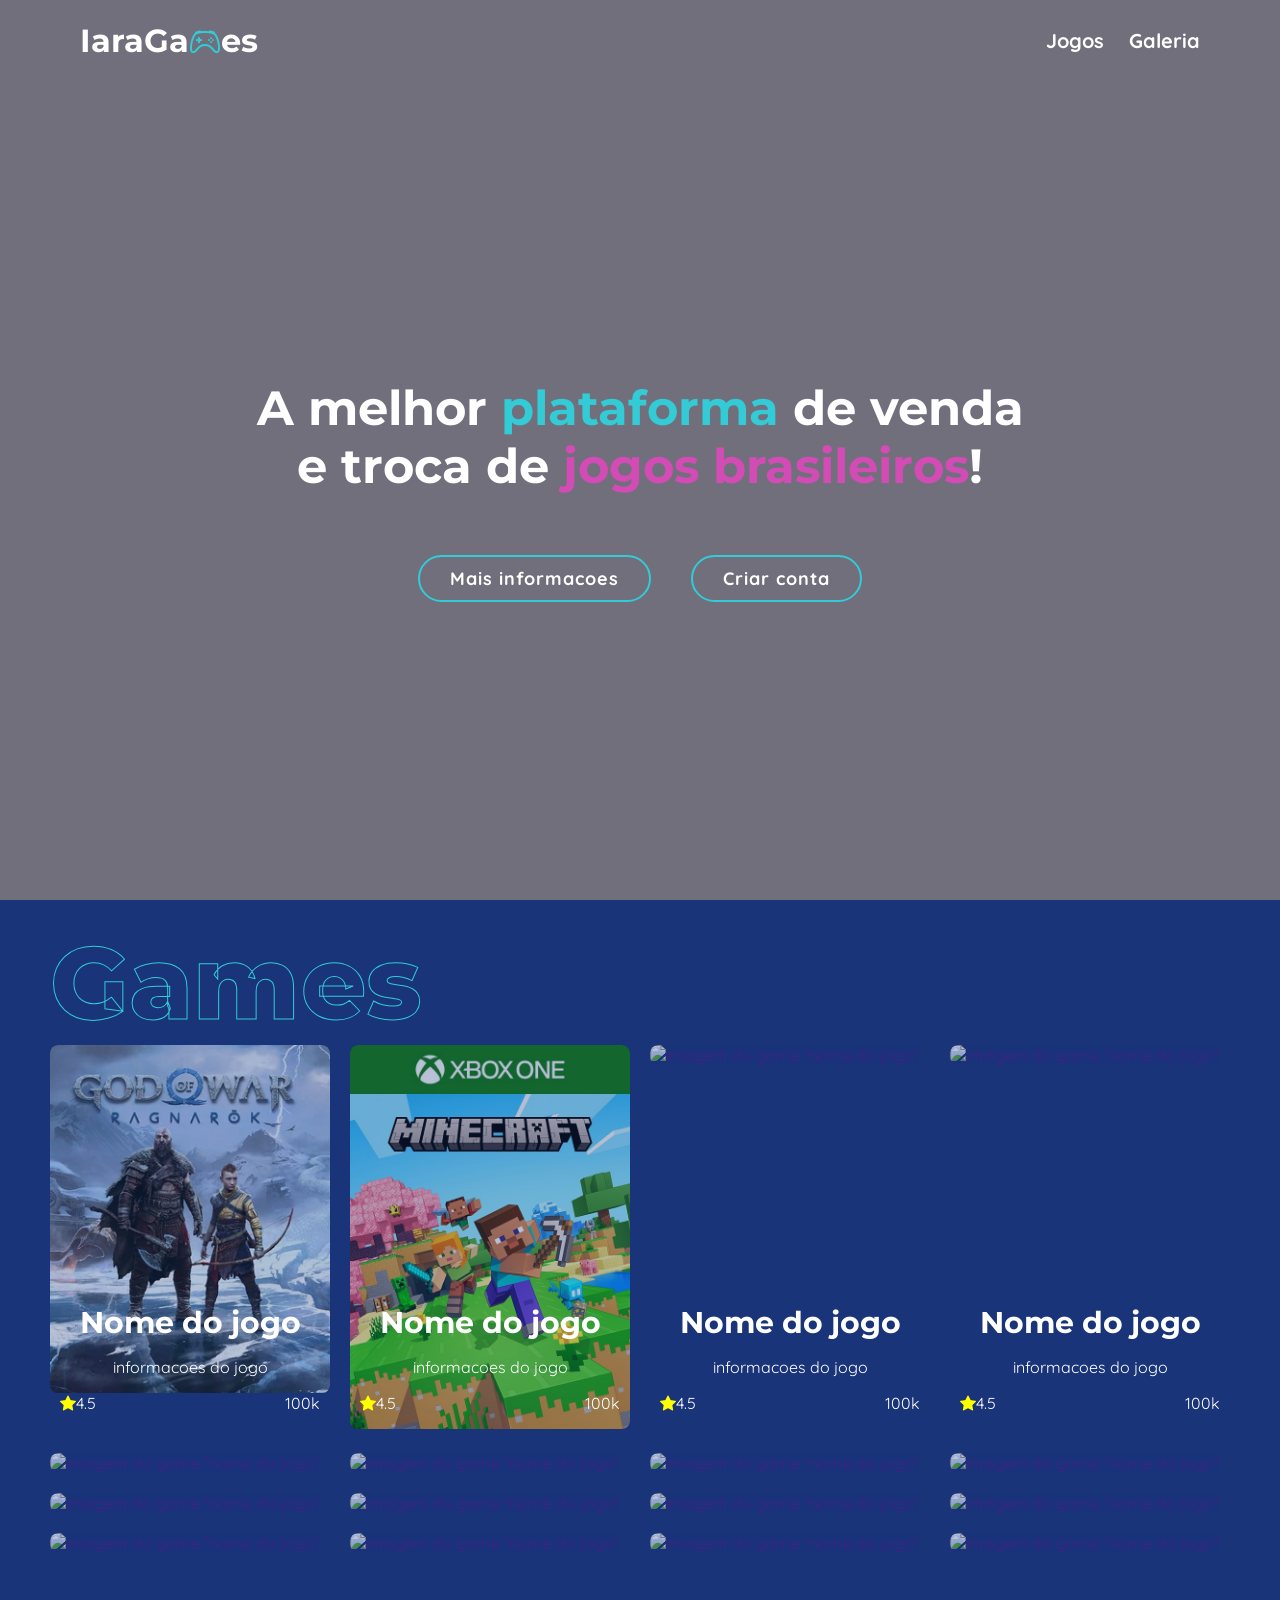
==== index.html @ 0ae4cd7d "pequenas alteracoes no formulario" ====
<!DOCTYPE html> <!--tipo de html a ser usado (html5)-->
<html lang="pt-BR"> <!--abertura de pag e idioma-->

<head>

    <!--conjunto de caracteres-->
    <meta charset="UTF-8">

    <!--responsividade (leitura do tamanho da tela)-->
    <meta name="viewport" content="width=device-width, initial-scale=1.0">



    <!-- google fonts -->

    <!-- quicksand -->
    <link rel="preconnect" href="https://fonts.googleapis.com">
    <link rel="preconnect" href="https://fonts.gstatic.com" crossorigin>
    <link href="https://fonts.googleapis.com/css2?family=Quicksand:wght@300..700&display=swap" rel="stylesheet">

    <!-- montserrat -->
    <link rel="preconnect" href="https://fonts.googleapis.com">
    <link rel="preconnect" href="https://fonts.gstatic.com" crossorigin>
    <link href="https://fonts.googleapis.com/css2?family=Montserrat:ital,wght@0,100..900;1,100..900&family=Quicksand:wght@300..700&display=swap" rel="stylesheet">

    <!-- vs icons (bootstrap) -->
    <link rel="stylesheet" href="https://cdn.jsdelivr.net/npm/bootstrap-icons@1.13.1/font/bootstrap-icons.min.css">


    <!-- linkando o html com o css -->
    <link rel="stylesheet" href="./Assets/CSS/style.css">

    <title>Iara Games</title>

</head>

<body>
    <!-- cabecalho da pag com menu -->
    <div class="header-page">
        <h1>IaraGa<i class="bi bi-controller controle"></i>es</h1>
        <nav>
            <ul class="header-menu">
                <li><a href="#games"class="item-menu" id="btn-jogos">Jogos</a></li>
                <li><a href=""class="item-menu">Galeria</a></li>
            </ul>
        </nav>
    </div>
    <!-- fim do cabecalho da pag com menu -->

    <!------------------ hero ----------------->

    <section class="hero">
        <h2>A melhor <span class="color-blue-300">plataforma</span> de venda e troca de <span class="color-purple">jogos brasileiros</span>!</h2>

        <div class="button-group">
            <div class="button-link">
                <a href="">Mais informacoes</a>
            </div>

            <div class="button-link">
                <a href="./Assets/pages/form.html">Criar conta</a>
            </div>
        </div>
    </section>

    <!---------------- fim hero---------------->

    <!-- video de fundo -->

    <video class="video" autoplay muted loop playsinline
        <source src="./Videos/4990249-hd_1920_1080_30fps.mp4" type="video/mp4">
    </video>

    <!-- fim video de fundo -->

<!--------------- grid games------------->

<section class="games" id="games">
    <h2 class="games-title">Games</h2>

    <!-- cards -->
    <div class="grid-cards">
        <!-- 1o.card -->
        <a href="" class="card">
            <img src="./Assets/images/games/god of war.webp" class="card-img-top" alt="imagem do game God of War" loading="lazy">
            <div class="game-card-info">
                <h3>Nome do jogo</h3>
                <p>informacoes do jogo</p>
                <footer class="card-footer">
                    <p><i class="bi bi-star-fill"></i>4.5</p>
                    <p>100k</p>
                </footer>
            </div>
        </a>

        <a href="" class="card">
            <img src="./Assets/images/games/minecraft.png" class="card-img-top" alt="imagem do game Minecraft" loading="lazy">
            <div class="game-card-info">
                <h3>Nome do jogo</h3>
                <p>informacoes do jogo</p>
                <footer class="card-footer">
                    <p><i class="bi bi-star-fill"></i>4.5</p>
                    <p>100k</p>
                </footer>
            </div>
        </a>
        
        <a href="" class="card">
            <img src="" class="card-img-top" alt="imagem do game *nome do jogo*" loading="lazy">
            <div class="game-card-info">
                <h3>Nome do jogo</h3>
                <p>informacoes do jogo</p>
                <footer class="card-footer">
                    <p><i class="bi bi-star-fill"></i>4.5</p>
                    <p>100k</p>
                </footer>
            </div>
        </a>

        <a href="" class="card">
            <img src="" class="card-img-top" alt="imagem do game *nome do jogo*" loading="lazy">
            <div class="game-card-info">
                <h3>Nome do jogo</h3>
                <p>informacoes do jogo</p>
                <footer class="card-footer">
                    <p><i class="bi bi-star-fill"></i>4.5</p>
                    <p>100k</p>
                </footer>
            </div>
        </a>

        <a href="" class="card">
            <img src="" class="card-img-top" alt="imagem do game *nome do jogo*" loading="lazy">
            <div class="game-card-info">
                <h3>Nome do jogo</h3>
                <p>informacoes do jogo</p>
                <footer class="card-footer">
                    <p><i class="bi bi-star-fill"></i>4.5</p>
                    <p>100k</p>
                </footer>
            </div>
        </a>

        <a href="" class="card">
            <img src="" class="card-img-top" alt="imagem do game *nome do jogo*" loading="lazy">
            <div class="game-card-info">
                <h3>Nome do jogo</h3>
                <p>informacoes do jogo</p>
                <footer class="card-footer">
                    <p><i class="bi bi-star-fill"></i>4.5</p>
                    <p>100k</p>
                </footer>
            </div>
        </a>
        
        <a href="" class="card">
            <img src="" class="card-img-top" alt="imagem do game *nome do jogo*" loading="lazy">
            <div class="game-card-info">
                <h3>Nome do jogo</h3>
                <p>informacoes do jogo</p>
                <footer class="card-footer">
                    <p><i class="bi bi-star-fill"></i>4.5</p>
                    <p>100k</p>
                </footer>
            </div>
        </a>
        
        <a href="" class="card">
            <img src="" class="card-img-top" alt="imagem do game *nome do jogo*" loading="lazy">
            <div class="game-card-info">
                <h3>Nome do jogo</h3>
                <p>informacoes do jogo</p>
                <footer class="card-footer">
                    <p><i class="bi bi-star-fill"></i>4.5</p>
                    <p>100k</p>
                </footer>
            </div>
        </a>
        
        <a href="" class="card">
            <img src="" class="card-img-top" alt="imagem do game *nome do jogo*" loading="lazy">
            <div class="game-card-info">
                <h3>Nome do jogo</h3>
                <p>informacoes do jogo</p>
                <footer class="card-footer">
                    <p><i class="bi bi-star-fill"></i>4.5</p>
                    <p>100k</p>
                </footer>
            </div>
        </a>
        
        <a href="" class="card">
            <img src="" class="card-img-top" alt="imagem do game *nome do jogo*" loading="lazy">
            <div class="game-card-info">
                <h3>Nome do jogo</h3>
                <p>informacoes do jogo</p>
                <footer class="card-footer">
                    <p><i class="bi bi-star-fill"></i>4.5</p>
                    <p>100k</p>
                </footer>
            </div>
        </a>
        
        <a href="" class="card">
            <img src="" class="card-img-top" alt="imagem do game *nome do jogo*" loading="lazy">
            <div class="game-card-info">
                <h3>Nome do jogo</h3>
                <p>informacoes do jogo</p>
                <footer class="card-footer">
                    <p><i class="bi bi-star-fill"></i>4.5</p>
                    <p>100k</p>
                </footer>
            </div>
        </a>
        
        <a href="" class="card">
            <img src="" class="card-img-top" alt="imagem do game *nome do jogo*" loading="lazy">
            <div class="game-card-info">
                <h3>Nome do jogo</h3>
                <p>informacoes do jogo</p>
                <footer class="card-footer">
                    <p><i class="bi bi-star-fill"></i>4.5</p>
                    <p>100k</p>
                </footer>
            </div>
        </a>
        
        <a href="" class="card">
            <img src="" class="card-img-top" alt="imagem do game *nome do jogo*" loading="lazy">
            <div class="game-card-info">
                <h3>Nome do jogo</h3>
                <p>informacoes do jogo</p>
                <footer class="card-footer">
                    <p><i class="bi bi-star-fill"></i>4.5</p>
                    <p>100k</p>
                </footer>
            </div>
        </a>
        
        <a href="" class="card">
            <img src="" class="card-img-top" alt="imagem do game *nome do jogo*" loading="lazy">
            <div class="game-card-info">
                <h3>Nome do jogo</h3>
                <p>informacoes do jogo</p>
                <footer class="card-footer">
                    <p><i class="bi bi-star-fill"></i>4.5</p>
                    <p>100k</p>
                </footer>
            </div>
        </a>
        
        <a href="" class="card">
            <img src="" class="card-img-top" alt="imagem do game *nome do jogo*" loading="lazy">
            <div class="game-card-info">
                <h3>Nome do jogo</h3>
                <p>informacoes do jogo</p>
                <footer class="card-footer">
                    <p><i class="bi bi-star-fill"></i>4.5</p>
                    <p>100k</p>
                </footer>
            </div>
        </a>
        
        <a href="" class="card">
            <img src="" class="card-img-top" alt="imagem do game *nome do jogo*" loading="lazy">
            <div class="game-card-info">
                <h3>Nome do jogo</h3>
                <p>informacoes do jogo</p>
                <footer class="card-footer">
                    <p><i class="bi bi-star-fill"></i>4.5</p>
                    <p>100k</p>
                </footer>
            </div>
        </a>
    </div>
</section>

<!--------------- grid games------------->

</body>

</html><!--fechamento de pag-->
---- Assets/CSS/style.css ----
/* variáveis */

:root {
    --font-title: "Montserrat", sans-serif;
    --font-text: "Quicksand", sans-serif;
    --color-light: #f4f4f4;
    --color-blue-300: #32cbd6;
    --color-blue-900: #120d24;
    --color-purple: #d34cb6;
    --bg-video: rgba(19,15,37,.6);
    --bg-yellow: #ffff00;
}


/* reset css */

*{
    margin: 0;
    padding: 0;
    box-sizing: border-box;
    font-family: var(--font-text);
}

html{
    scroll-behavior: smooth;
}

/* fonte dos titulos */
h1, h2, h3, h4{
    font-family: var(--font-title);
}

/* retirando o sublinhado de ancoragem/links */
a {text-decoration: none;}

/* retirando decoracao de lista */
ul, ol{ list-style: none;}


/* classes */
.color-blue-300{ color: var(--color-blue-300)}
.color-purple{ color: var(--color-purple)}

.header-page{
    height: 80px;
    width: 100%;
    display: flex;
    align-items: center;
    justify-content: space-between;
    padding-inline: 80px;
}

.header-page::before{
    content: '';
    position: absolute;
    inset: 0;
    background-color: var(--bg-video);
    z-index: -1;
}

.header-page h1{
    font-size: 32px;
    color: var(--color-light);
}

/* icone do h1 */
.controle{
    color: var(--color-blue-300);
    position: relative;
    top: 2px;
}

/* header do menu */
.header-menu{
    display: flex;
    gap: 25px;
}

/* opcoes menu */
.item-menu{
    color: var(--color-blue-900);
    font-weight: 700;
    font-size: 20px;
    color: var(--color-light);
}

.item-menu:hover {
    color: var(--color-blue-300);
}

/* formatacao do video */
.video{
    position: absolute;
    top: 0;
    left: 0;
    z-index: -2;
    height: 100%;
    width: 100%;
    object-fit: cover;
}

/************* hero************/
.hero{
    height: calc(100dvh - 80px);
    color: var(--color-light);
    display: flex;
    flex-direction: column;
    align-items: center;
    justify-content: center;
    gap: 60px;
}

.hero h2{
    max-width: 900px;
    font-size: clamp(1.5rem, 4vw, 3rem);
    text-align: center;
    padding-inline: 20px;
    text-wrap: balance;
    span{
        font-family: var(--font-title);
    }
}

.button-group{
    display: flex;
    gap: 40px;
    justify-content: center;
    align-items: center;
    flex-wrap: wrap;
}

.button-link{
    border: 2px solid var(--color-blue-300);
    min-height: 30px;
    padding: 10px 30px;
    border-radius: 80px;
    text-align: center;
    position: relative;
}

.button-link::after{
    content: '';
    width: 0;
    height: 100%;
    background-color: var(--color-blue-300);
    display: block;
    position: absolute;
    top: 0;
    left: 0;
    border-radius: 80px;
    filter: blur(10px);
    opacity: .5;
    z-index: -1;
    transition: .3s;
}

.button-link:hover::after{
    width: 100%;
    cursor: pointer;
}

.button-link a{
    font-size: 18px;
    font-weight: 700;
    letter-spacing: 1px;
    color: var(--color-light);
    display: inline-block;
    }

/*********** fim hero *********/

/************ cards*********** */

.games{
    background-color: var(--color-blue-900);
    padding: 20px 50px 50px;
}

.games-title{
    font-size: 8vw;
    color: transparent;
    -webkit-text-stroke: 1px var(--color-blue-300);
    font-weight: 800;
}

.grid-cards{
    display: grid;
    grid-template-columns: repeat(4, 1fr);
    gap: 20px;
}

.card{
    border-radius: 8px;
    transition: .5s;
    overflow: hidden;
    position: relative;
    animation: viewAnimation both;
    animation-timeline: view(70% 20%);
}

.card:hover{
    box-shadow: 1px 1px 10px var(--color-blue-300);
}

.card img{
    width: 100%;
    border-radius: 8px;
    opacity: .7;
    transition: .5s;
}

.card:hover img{
    opacity: 1;
    scale: 1.1;
}

.game-card-info{
    position: absolute;
    bottom: 0;
    left: 0;
    color: var(--color-light);
    display: flex;
    flex-direction: column;
    gap: 16px;
    text-align: center;
    width: 100%;
}

h3{
    font-size: 30px;
}

.game-card-info:hover:hover h3,.bi-star-fill{
    color: var(--bg-yellow);
}

.card-footer{
    display: flex;
    justify-content: space-between;
    margin-bottom: 20px;
    padding-inline: 10px;
}

/* animando o card */

@keyframes viewAnimation{
    from{
        opacity: 0;
        scale: .5;
    }
    to{
        opacity: 1;
        scale: 1;
    }
}

/************ cards*********** */

/* mini responsivo */
@media(width<= 1024px){
    .grid-cards{
        grid-template-columns: repeat(2, 1fr);
}
}
@media(width<= 650px){
    .header-page h1{
        font-size: 22px;
}
    .grid-cards{
        grid-template-columns: repeat 1fr;
}
}



/* Variáveis  */
:root {
    --font-body: Quicksand;
    --color-light: rgb(255, 255, 255);
    --color-blue-50: rgb(133, 144, 172);
    --color-blue-100: rgb(50, 60, 85);
    --color-blue-900: rgb(25, 52, 121);
    --spacing-1: 10px;
    --spacing-3: 30px;
    --radius: 5px;
}

/* Reset CSS */
* {
    margin: 0;
    padding: 0;
    box-sizing: border-box;
    font-family: var(--font-body);
}

header, main {
    width: 95%;
    margin: var(--spacing-1) auto;
    color: var(--color-blue-900);
}

.form-search {
    display: flex;
    justify-content: flex-end;
    gap: .5rem;
    margin-top: var(--spacing-3);
}

.text-search {
    width: 30%;
    height: 50px;
    border: 1px solid var(--color-blue-100);
}

.btn-form {
    width: 100px;
    height: 50px;
    background-color: var(--color-blue-100);
    border: none;
    color: var(--color-light);
    border-radius: var(--radius);
    font-weight: 800;
    cursor: pointer;
}

.btn-form:hover { 
    background-color: var(--color-blue-900);
}

fieldset {
    padding: var(--spacing-1);
    margin: 20px 0;
    border-radius: var(--radius);
}

legend {
    padding: 0 5px;
    font-weight: 800;
}

.form-campos {
    display: grid;
    grid-template-columns: 1fr 1fr;
    column-gap: 1rem;
}

.form-campos div {
    display: flex;
    flex-direction: column;
    margin-block: 5px;
}

.span-2 {
    grid-column: span 2;
}

input, select {
    width: 100%;
    color: var(--color-blue-100);
    border: 1px solid var(--color-blue-100);
    border-radius: var(--radius);
    height: 3rem;
    padding: var(--spacing-1);
    font-size: 1rem;
    outline: 0;
}

select {
    appearance: none;
    --webkit-appearence: none;
    --moz-appearence: none;
    cursor: pointer;
}

/* arrumando ícones */
.form-field {
    position: relative;
}

.icon {
    position: absolute;
    right: var(--spacing-1);
    top: 50%;
    transform: translateY(-50%);
    color: var(--color-blue-50);
    pointer-events: none;
}

input[type="date"]::-webkit-calendar-picker-indicator {
    opacity: 0;
    cursor: pointer;
}

.btn-container {
    display: flex;
    justify-content: flex-end;
}

.btn-container .btn-form {
    margin-top: var(--spacing-1);
    min-width: 20%;
    font-size: 18px;
}

@media(width <=800px) {
    .text-search {
        width: 100%;
    }

    .form-campos {
        grid-template-columns: 1fr;
    }

    .span-2 {
        grid-column: span 1;
    }

    .btn-container .btn-form {
        width: 100%;
    }
}
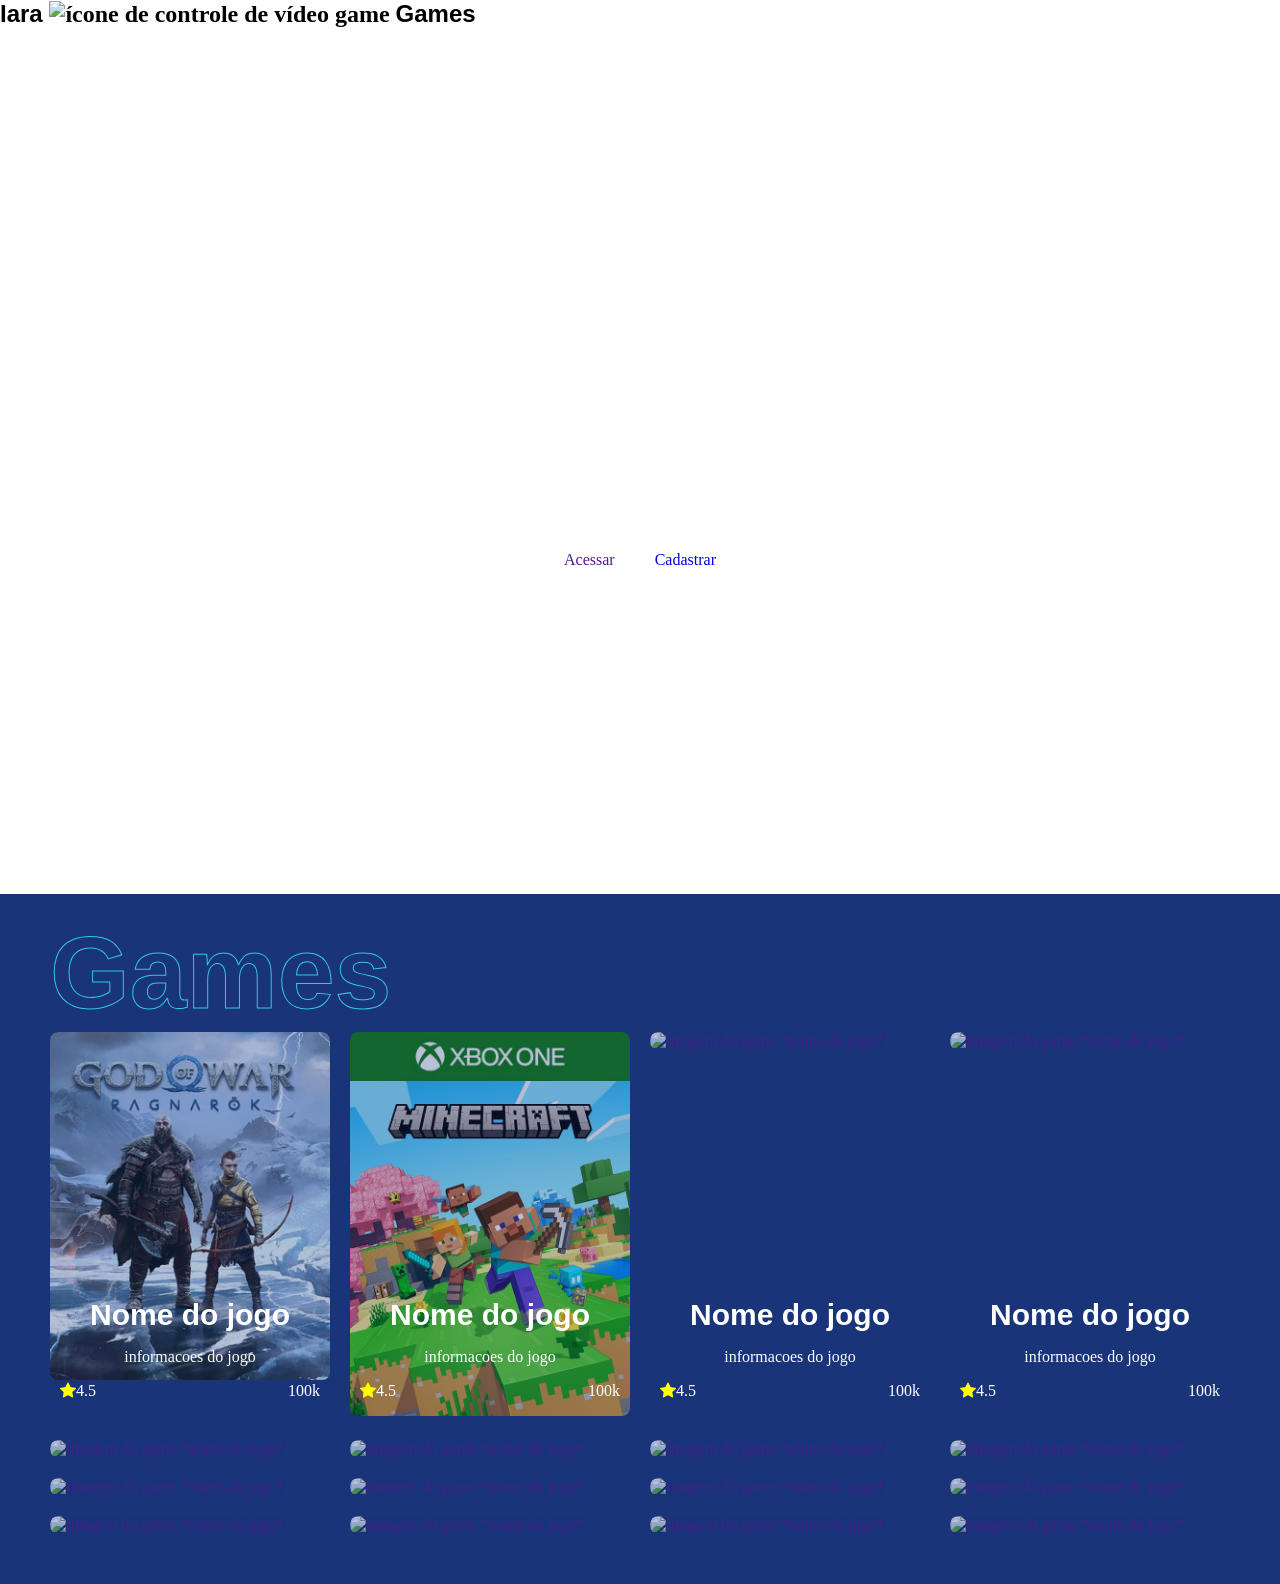
==== commit a5bc3094: "Update index.html" ====
--- a/index.html
+++ b/index.html
@@ -13,15 +13,12 @@
 
     <!-- google fonts -->
 
-    <!-- quicksand -->
+    <!-- Poppins e new amsterdam -->
     <link rel="preconnect" href="https://fonts.googleapis.com">
     <link rel="preconnect" href="https://fonts.gstatic.com" crossorigin>
-    <link href="https://fonts.googleapis.com/css2?family=Quicksand:wght@300..700&display=swap" rel="stylesheet">
-
-    <!-- montserrat -->
-    <link rel="preconnect" href="https://fonts.googleapis.com">
-    <link rel="preconnect" href="https://fonts.gstatic.com" crossorigin>
-    <link href="https://fonts.googleapis.com/css2?family=Montserrat:ital,wght@0,100..900;1,100..900&family=Quicksand:wght@300..700&display=swap" rel="stylesheet">
+    <link
+        href="https://fonts.googleapis.com/css2?family=New+Amsterdam&family=Poppins:ital,wght@0,100;0,200;0,300;0,400;0,500;0,600;0,700;0,800;0,900;1,100;1,200;1,300;1,400;1,500;1,600;1,700;1,800;1,900&display=swap"
+        rel="stylesheet">
 
     <!-- vs icons (bootstrap) -->
     <link rel="stylesheet" href="https://cdn.jsdelivr.net/npm/bootstrap-icons@1.13.1/font/bootstrap-icons.min.css">
@@ -36,247 +33,242 @@
 
 <body>
     <!-- cabecalho da pag com menu -->
-    <div class="header-page">
-        <h1>IaraGa<i class="bi bi-controller controle"></i>es</h1>
+    <nav class="nav-page">
+        <h1>Iara
+            <span class="nav-title-icon">
+                <img src="Assets/images/Vector.svg" alt="ícone de controle de vídeo game">
+            </span>Games
+        </h1>
         <nav>
-            <ul class="header-menu">
-                <li><a href="#games"class="item-menu" id="btn-jogos">Jogos</a></li>
-                <li><a href=""class="item-menu">Galeria</a></li>
+            <ul class="nav-menu">
+                <li><a href="#games" class="item-menu" id="btn-jogos">Início</a></li>
+                <li><a href="" class="item-menu">Loja</a></li>
             </ul>
         </nav>
-    </div>
+    </nav>
     <!-- fim do cabecalho da pag com menu -->
 
     <!------------------ hero ----------------->
 
     <section class="hero">
-        <h2>A melhor <span class="color-blue-300">plataforma</span> de venda e troca de <span class="color-purple">jogos brasileiros</span>!</h2>
+        <div class="texts-group">
+            <h2>Onde a lenda encontra performance.</h2>
+            <p>Somos a maior plataforma de compra <br> e troca de games do Brasil</p>
+        </div>
 
         <div class="button-group">
-            <div class="button-link">
-                <a href="">Mais informacoes</a>
-            </div>
-
-            <div class="button-link">
-                <a href="./Assets/pages/form.html">Criar conta</a>
-            </div>
+            <a href="" class="access-btn btn">Acessar</a>
+
+            <a href="./Assets/pages/form.html" class="sign-in-btn btn">Cadastrar</a>
         </div>
     </section>
 
-    <!---------------- fim hero---------------->
-
-    <!-- video de fundo -->
-
-    <video class="video" autoplay muted loop playsinline
-        <source src="./Videos/4990249-hd_1920_1080_30fps.mp4" type="video/mp4">
-    </video>
-
-    <!-- fim video de fundo -->
-
-<!--------------- grid games------------->
-
-<section class="games" id="games">
-    <h2 class="games-title">Games</h2>
-
-    <!-- cards -->
-    <div class="grid-cards">
-        <!-- 1o.card -->
-        <a href="" class="card">
-            <img src="./Assets/images/games/god of war.webp" class="card-img-top" alt="imagem do game God of War" loading="lazy">
-            <div class="game-card-info">
-                <h3>Nome do jogo</h3>
-                <p>informacoes do jogo</p>
-                <footer class="card-footer">
-                    <p><i class="bi bi-star-fill"></i>4.5</p>
-                    <p>100k</p>
-                </footer>
-            </div>
-        </a>
-
-        <a href="" class="card">
-            <img src="./Assets/images/games/minecraft.png" class="card-img-top" alt="imagem do game Minecraft" loading="lazy">
-            <div class="game-card-info">
-                <h3>Nome do jogo</h3>
-                <p>informacoes do jogo</p>
-                <footer class="card-footer">
-                    <p><i class="bi bi-star-fill"></i>4.5</p>
-                    <p>100k</p>
-                </footer>
-            </div>
-        </a>
-        
-        <a href="" class="card">
-            <img src="" class="card-img-top" alt="imagem do game *nome do jogo*" loading="lazy">
-            <div class="game-card-info">
-                <h3>Nome do jogo</h3>
-                <p>informacoes do jogo</p>
-                <footer class="card-footer">
-                    <p><i class="bi bi-star-fill"></i>4.5</p>
-                    <p>100k</p>
-                </footer>
-            </div>
-        </a>
-
-        <a href="" class="card">
-            <img src="" class="card-img-top" alt="imagem do game *nome do jogo*" loading="lazy">
-            <div class="game-card-info">
-                <h3>Nome do jogo</h3>
-                <p>informacoes do jogo</p>
-                <footer class="card-footer">
-                    <p><i class="bi bi-star-fill"></i>4.5</p>
-                    <p>100k</p>
-                </footer>
-            </div>
-        </a>
-
-        <a href="" class="card">
-            <img src="" class="card-img-top" alt="imagem do game *nome do jogo*" loading="lazy">
-            <div class="game-card-info">
-                <h3>Nome do jogo</h3>
-                <p>informacoes do jogo</p>
-                <footer class="card-footer">
-                    <p><i class="bi bi-star-fill"></i>4.5</p>
-                    <p>100k</p>
-                </footer>
-            </div>
-        </a>
-
-        <a href="" class="card">
-            <img src="" class="card-img-top" alt="imagem do game *nome do jogo*" loading="lazy">
-            <div class="game-card-info">
-                <h3>Nome do jogo</h3>
-                <p>informacoes do jogo</p>
-                <footer class="card-footer">
-                    <p><i class="bi bi-star-fill"></i>4.5</p>
-                    <p>100k</p>
-                </footer>
-            </div>
-        </a>
-        
-        <a href="" class="card">
-            <img src="" class="card-img-top" alt="imagem do game *nome do jogo*" loading="lazy">
-            <div class="game-card-info">
-                <h3>Nome do jogo</h3>
-                <p>informacoes do jogo</p>
-                <footer class="card-footer">
-                    <p><i class="bi bi-star-fill"></i>4.5</p>
-                    <p>100k</p>
-                </footer>
-            </div>
-        </a>
-        
-        <a href="" class="card">
-            <img src="" class="card-img-top" alt="imagem do game *nome do jogo*" loading="lazy">
-            <div class="game-card-info">
-                <h3>Nome do jogo</h3>
-                <p>informacoes do jogo</p>
-                <footer class="card-footer">
-                    <p><i class="bi bi-star-fill"></i>4.5</p>
-                    <p>100k</p>
-                </footer>
-            </div>
-        </a>
-        
-        <a href="" class="card">
-            <img src="" class="card-img-top" alt="imagem do game *nome do jogo*" loading="lazy">
-            <div class="game-card-info">
-                <h3>Nome do jogo</h3>
-                <p>informacoes do jogo</p>
-                <footer class="card-footer">
-                    <p><i class="bi bi-star-fill"></i>4.5</p>
-                    <p>100k</p>
-                </footer>
-            </div>
-        </a>
-        
-        <a href="" class="card">
-            <img src="" class="card-img-top" alt="imagem do game *nome do jogo*" loading="lazy">
-            <div class="game-card-info">
-                <h3>Nome do jogo</h3>
-                <p>informacoes do jogo</p>
-                <footer class="card-footer">
-                    <p><i class="bi bi-star-fill"></i>4.5</p>
-                    <p>100k</p>
-                </footer>
-            </div>
-        </a>
-        
-        <a href="" class="card">
-            <img src="" class="card-img-top" alt="imagem do game *nome do jogo*" loading="lazy">
-            <div class="game-card-info">
-                <h3>Nome do jogo</h3>
-                <p>informacoes do jogo</p>
-                <footer class="card-footer">
-                    <p><i class="bi bi-star-fill"></i>4.5</p>
-                    <p>100k</p>
-                </footer>
-            </div>
-        </a>
-        
-        <a href="" class="card">
-            <img src="" class="card-img-top" alt="imagem do game *nome do jogo*" loading="lazy">
-            <div class="game-card-info">
-                <h3>Nome do jogo</h3>
-                <p>informacoes do jogo</p>
-                <footer class="card-footer">
-                    <p><i class="bi bi-star-fill"></i>4.5</p>
-                    <p>100k</p>
-                </footer>
-            </div>
-        </a>
-        
-        <a href="" class="card">
-            <img src="" class="card-img-top" alt="imagem do game *nome do jogo*" loading="lazy">
-            <div class="game-card-info">
-                <h3>Nome do jogo</h3>
-                <p>informacoes do jogo</p>
-                <footer class="card-footer">
-                    <p><i class="bi bi-star-fill"></i>4.5</p>
-                    <p>100k</p>
-                </footer>
-            </div>
-        </a>
-        
-        <a href="" class="card">
-            <img src="" class="card-img-top" alt="imagem do game *nome do jogo*" loading="lazy">
-            <div class="game-card-info">
-                <h3>Nome do jogo</h3>
-                <p>informacoes do jogo</p>
-                <footer class="card-footer">
-                    <p><i class="bi bi-star-fill"></i>4.5</p>
-                    <p>100k</p>
-                </footer>
-            </div>
-        </a>
-        
-        <a href="" class="card">
-            <img src="" class="card-img-top" alt="imagem do game *nome do jogo*" loading="lazy">
-            <div class="game-card-info">
-                <h3>Nome do jogo</h3>
-                <p>informacoes do jogo</p>
-                <footer class="card-footer">
-                    <p><i class="bi bi-star-fill"></i>4.5</p>
-                    <p>100k</p>
-                </footer>
-            </div>
-        </a>
-        
-        <a href="" class="card">
-            <img src="" class="card-img-top" alt="imagem do game *nome do jogo*" loading="lazy">
-            <div class="game-card-info">
-                <h3>Nome do jogo</h3>
-                <p>informacoes do jogo</p>
-                <footer class="card-footer">
-                    <p><i class="bi bi-star-fill"></i>4.5</p>
-                    <p>100k</p>
-                </footer>
-            </div>
-        </a>
-    </div>
-</section>
-
-<!--------------- grid games------------->
+    <!--------------- grid games------------->
+
+    <section class="games" id="games">
+        <h2 class="games-title">Games</h2>
+
+        <!-- cards -->
+        <div class="grid-cards">
+            <!-- 1o.card -->
+            <a href="" class="card">
+                <img src="./Assets/images/games/god of war.webp" class="card-img-top" alt="imagem do game God of War"
+                    loading="lazy">
+                <div class="game-card-info">
+                    <h3>Nome do jogo</h3>
+                    <p>informacoes do jogo</p>
+                    <footer class="card-footer">
+                        <p><i class="bi bi-star-fill"></i>4.5</p>
+                        <p>100k</p>
+                    </footer>
+                </div>
+            </a>
+
+            <a href="" class="card">
+                <img src="./Assets/images/games/minecraft.png" class="card-img-top" alt="imagem do game Minecraft"
+                    loading="lazy">
+                <div class="game-card-info">
+                    <h3>Nome do jogo</h3>
+                    <p>informacoes do jogo</p>
+                    <footer class="card-footer">
+                        <p><i class="bi bi-star-fill"></i>4.5</p>
+                        <p>100k</p>
+                    </footer>
+                </div>
+            </a>
+
+            <a href="" class="card">
+                <img src="" class="card-img-top" alt="imagem do game *nome do jogo*" loading="lazy">
+                <div class="game-card-info">
+                    <h3>Nome do jogo</h3>
+                    <p>informacoes do jogo</p>
+                    <footer class="card-footer">
+                        <p><i class="bi bi-star-fill"></i>4.5</p>
+                        <p>100k</p>
+                    </footer>
+                </div>
+            </a>
+
+            <a href="" class="card">
+                <img src="" class="card-img-top" alt="imagem do game *nome do jogo*" loading="lazy">
+                <div class="game-card-info">
+                    <h3>Nome do jogo</h3>
+                    <p>informacoes do jogo</p>
+                    <footer class="card-footer">
+                        <p><i class="bi bi-star-fill"></i>4.5</p>
+                        <p>100k</p>
+                    </footer>
+                </div>
+            </a>
+
+            <a href="" class="card">
+                <img src="" class="card-img-top" alt="imagem do game *nome do jogo*" loading="lazy">
+                <div class="game-card-info">
+                    <h3>Nome do jogo</h3>
+                    <p>informacoes do jogo</p>
+                    <footer class="card-footer">
+                        <p><i class="bi bi-star-fill"></i>4.5</p>
+                        <p>100k</p>
+                    </footer>
+                </div>
+            </a>
+
+            <a href="" class="card">
+                <img src="" class="card-img-top" alt="imagem do game *nome do jogo*" loading="lazy">
+                <div class="game-card-info">
+                    <h3>Nome do jogo</h3>
+                    <p>informacoes do jogo</p>
+                    <footer class="card-footer">
+                        <p><i class="bi bi-star-fill"></i>4.5</p>
+                        <p>100k</p>
+                    </footer>
+                </div>
+            </a>
+
+            <a href="" class="card">
+                <img src="" class="card-img-top" alt="imagem do game *nome do jogo*" loading="lazy">
+                <div class="game-card-info">
+                    <h3>Nome do jogo</h3>
+                    <p>informacoes do jogo</p>
+                    <footer class="card-footer">
+                        <p><i class="bi bi-star-fill"></i>4.5</p>
+                        <p>100k</p>
+                    </footer>
+                </div>
+            </a>
+
+            <a href="" class="card">
+                <img src="" class="card-img-top" alt="imagem do game *nome do jogo*" loading="lazy">
+                <div class="game-card-info">
+                    <h3>Nome do jogo</h3>
+                    <p>informacoes do jogo</p>
+                    <footer class="card-footer">
+                        <p><i class="bi bi-star-fill"></i>4.5</p>
+                        <p>100k</p>
+                    </footer>
+                </div>
+            </a>
+
+            <a href="" class="card">
+                <img src="" class="card-img-top" alt="imagem do game *nome do jogo*" loading="lazy">
+                <div class="game-card-info">
+                    <h3>Nome do jogo</h3>
+                    <p>informacoes do jogo</p>
+                    <footer class="card-footer">
+                        <p><i class="bi bi-star-fill"></i>4.5</p>
+                        <p>100k</p>
+                    </footer>
+                </div>
+            </a>
+
+            <a href="" class="card">
+                <img src="" class="card-img-top" alt="imagem do game *nome do jogo*" loading="lazy">
+                <div class="game-card-info">
+                    <h3>Nome do jogo</h3>
+                    <p>informacoes do jogo</p>
+                    <footer class="card-footer">
+                        <p><i class="bi bi-star-fill"></i>4.5</p>
+                        <p>100k</p>
+                    </footer>
+                </div>
+            </a>
+
+            <a href="" class="card">
+                <img src="" class="card-img-top" alt="imagem do game *nome do jogo*" loading="lazy">
+                <div class="game-card-info">
+                    <h3>Nome do jogo</h3>
+                    <p>informacoes do jogo</p>
+                    <footer class="card-footer">
+                        <p><i class="bi bi-star-fill"></i>4.5</p>
+                        <p>100k</p>
+                    </footer>
+                </div>
+            </a>
+
+            <a href="" class="card">
+                <img src="" class="card-img-top" alt="imagem do game *nome do jogo*" loading="lazy">
+                <div class="game-card-info">
+                    <h3>Nome do jogo</h3>
+                    <p>informacoes do jogo</p>
+                    <footer class="card-footer">
+                        <p><i class="bi bi-star-fill"></i>4.5</p>
+                        <p>100k</p>
+                    </footer>
+                </div>
+            </a>
+
+            <a href="" class="card">
+                <img src="" class="card-img-top" alt="imagem do game *nome do jogo*" loading="lazy">
+                <div class="game-card-info">
+                    <h3>Nome do jogo</h3>
+                    <p>informacoes do jogo</p>
+                    <footer class="card-footer">
+                        <p><i class="bi bi-star-fill"></i>4.5</p>
+                        <p>100k</p>
+                    </footer>
+                </div>
+            </a>
+
+            <a href="" class="card">
+                <img src="" class="card-img-top" alt="imagem do game *nome do jogo*" loading="lazy">
+                <div class="game-card-info">
+                    <h3>Nome do jogo</h3>
+                    <p>informacoes do jogo</p>
+                    <footer class="card-footer">
+                        <p><i class="bi bi-star-fill"></i>4.5</p>
+                        <p>100k</p>
+                    </footer>
+                </div>
+            </a>
+
+            <a href="" class="card">
+                <img src="" class="card-img-top" alt="imagem do game *nome do jogo*" loading="lazy">
+                <div class="game-card-info">
+                    <h3>Nome do jogo</h3>
+                    <p>informacoes do jogo</p>
+                    <footer class="card-footer">
+                        <p><i class="bi bi-star-fill"></i>4.5</p>
+                        <p>100k</p>
+                    </footer>
+                </div>
+            </a>
+
+            <a href="" class="card">
+                <img src="" class="card-img-top" alt="imagem do game *nome do jogo*" loading="lazy">
+                <div class="game-card-info">
+                    <h3>Nome do jogo</h3>
+                    <p>informacoes do jogo</p>
+                    <footer class="card-footer">
+                        <p><i class="bi bi-star-fill"></i>4.5</p>
+                        <p>100k</p>
+                    </footer>
+                </div>
+            </a>
+        </div>
+    </section>
+
+    <!--------------- grid games------------->
 
 </body>
 
-</html><!--fechamento de pag-->+</html><!--fechamento de pag-->
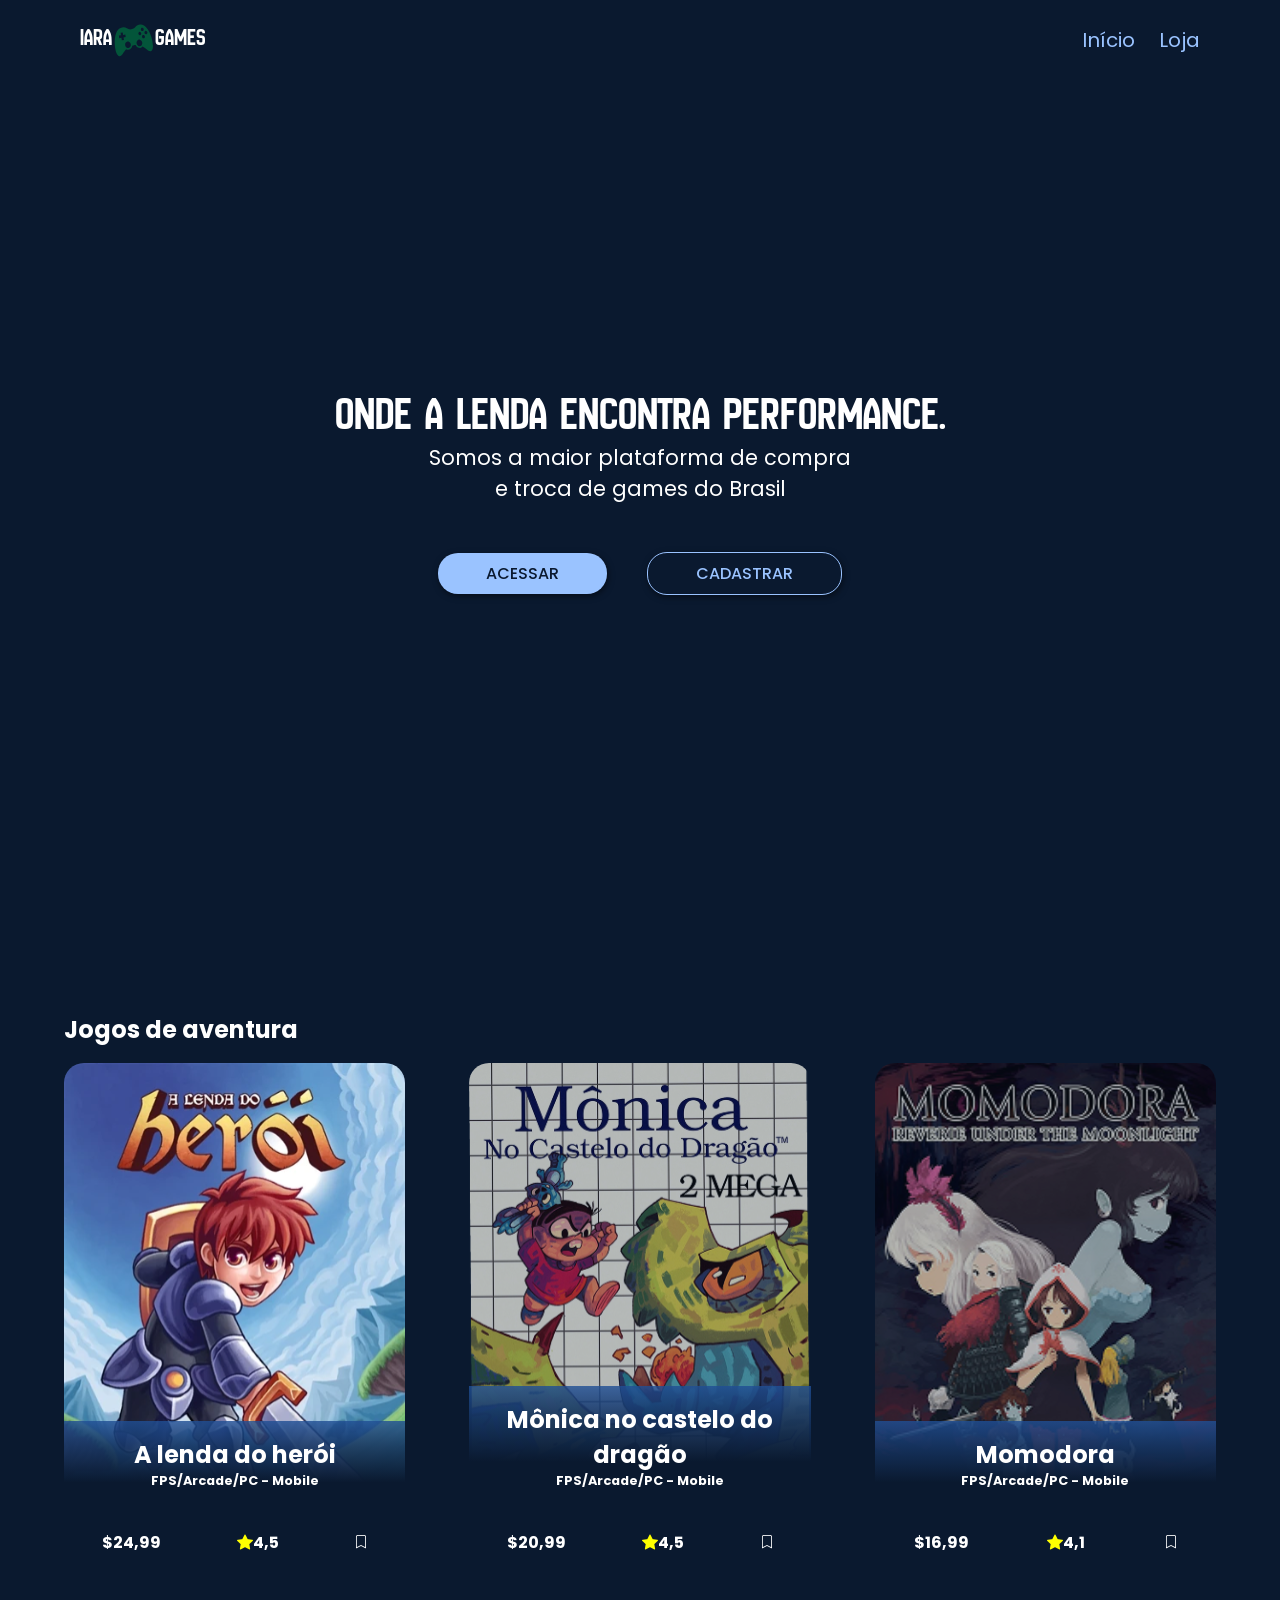
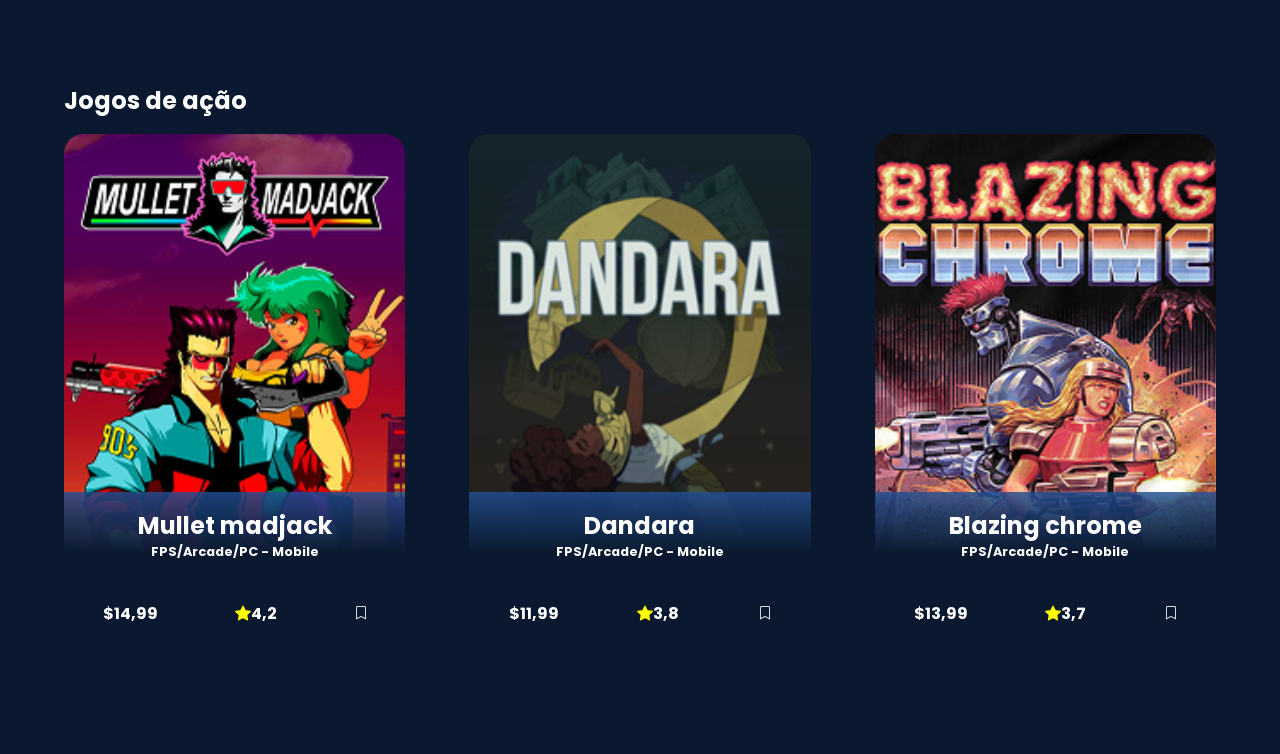
==== commit 2ce35c38: "finalizando a home fase 2" ====
--- a/index.html
+++ b/index.html
@@ -65,210 +65,120 @@
 
     <!--------------- grid games------------->
 
-    <section class="games" id="games">
-        <h2 class="games-title">Games</h2>
+    <section class="games">
+        <p class="section-title">Jogos de aventura</p>
 
         <!-- cards -->
         <div class="grid-cards">
             <!-- 1o.card -->
             <a href="" class="card">
-                <img src="./Assets/images/games/god of war.webp" class="card-img-top" alt="imagem do game God of War"
-                    loading="lazy">
+                <img src="./Assets/images/games/lenda-do-heroi-cover.svg" class="card-img-top"
+                    alt="imagem do jogo A lenda do herói" loading="lazy">
                 <div class="game-card-info">
-                    <h3>Nome do jogo</h3>
-                    <p>informacoes do jogo</p>
-                    <footer class="card-footer">
-                        <p><i class="bi bi-star-fill"></i>4.5</p>
-                        <p>100k</p>
-                    </footer>
+                    <div>
+                        <p class="game-card-title">A lenda do herói</p>
+                        <p class="game-card-subtitle">FPS/Arcade/PC - Mobile</p>
+                    </div>
+                    <div class="card-footer">
+                        <p>$24,99</p>
+                        <p><i class="bi bi-star-fill"></i>4,5</p>
+                        <button><i class="bi bi-bookmark"></i></button>
+                    </div>
                 </div>
             </a>
 
             <a href="" class="card">
-                <img src="./Assets/images/games/minecraft.png" class="card-img-top" alt="imagem do game Minecraft"
-                    loading="lazy">
+                <img src="./Assets/images/games/monica-game-cover.svg" class="card-img-top"
+                    alt="imagem do jogo Mônica no castelo do dragão" loading="lazy">
                 <div class="game-card-info">
-                    <h3>Nome do jogo</h3>
-                    <p>informacoes do jogo</p>
-                    <footer class="card-footer">
-                        <p><i class="bi bi-star-fill"></i>4.5</p>
-                        <p>100k</p>
-                    </footer>
+                    <div>
+                        <p class="game-card-title">Mônica no castelo do dragão</p>
+                        <p class="game-card-subtitle">FPS/Arcade/PC - Mobile</p>
+                    </div>
+                    <div class="card-footer">
+                        <p>$20,99</p>
+                        <p><i class="bi bi-star-fill"></i>4,5</p>
+                        <button><i class="bi bi-bookmark"></i></button>
+                    </div>
                 </div>
             </a>
 
             <a href="" class="card">
-                <img src="" class="card-img-top" alt="imagem do game *nome do jogo*" loading="lazy">
+                <img src="./Assets/images/games/momodora-game-cover.svg" class="card-img-top"
+                    alt="imagem do jogo Momodora" loading="lazy">
                 <div class="game-card-info">
-                    <h3>Nome do jogo</h3>
-                    <p>informacoes do jogo</p>
-                    <footer class="card-footer">
-                        <p><i class="bi bi-star-fill"></i>4.5</p>
-                        <p>100k</p>
-                    </footer>
+                    <div>
+                        <p class="game-card-title">Momodora</p>
+                        <p class="game-card-subtitle">FPS/Arcade/PC - Mobile</p>
+                    </div>
+                    <div class="card-footer">
+                        <p>$16,99</p>
+                        <p><i class="bi bi-star-fill"></i>4,1</p>
+                        <button><i class="bi bi-bookmark"></i></button>
+                    </div>
+                </div>
+            </a>
+
+        </div>
+    </section>
+
+    <section class="games">
+        <p class="section-title">Jogos de ação</p>
+
+        <!-- cards -->
+        <div class="grid-cards">
+            <!-- 1o.card -->
+            <a href="" class="card">
+                <img src="./Assets/images/games/mullet-madjack-game-cover.svg" class="card-img-top"
+                    alt="imagem do jogo Mullet madjack" loading="lazy">
+                <div class="game-card-info">
+                    <div>
+                        <p class="game-card-title">Mullet madjack</p>
+                        <p class="game-card-subtitle">FPS/Arcade/PC - Mobile</p>
+                    </div>
+                    <div class="card-footer">
+                        <p>$14,99</p>
+                        <p><i class="bi bi-star-fill"></i>4,2</p>
+                        <button><i class="bi bi-bookmark"></i></button>
+                    </div>
                 </div>
             </a>
 
             <a href="" class="card">
-                <img src="" class="card-img-top" alt="imagem do game *nome do jogo*" loading="lazy">
+                <img src="./Assets/images/games/dandara-game-cover.svg" class="card-img-top"
+                    alt="imagem do jogo Dandara" loading="lazy">
                 <div class="game-card-info">
-                    <h3>Nome do jogo</h3>
-                    <p>informacoes do jogo</p>
-                    <footer class="card-footer">
-                        <p><i class="bi bi-star-fill"></i>4.5</p>
-                        <p>100k</p>
-                    </footer>
+                    <div>
+                        <p class="game-card-title">Dandara</p>
+                        <p class="game-card-subtitle">FPS/Arcade/PC - Mobile</p>
+                    </div>
+                    <div class="card-footer">
+                        <p>$11,99</p>
+                        <p><i class="bi bi-star-fill"></i>3,8</p>
+                        <button><i class="bi bi-bookmark"></i></button>
+                    </div>
                 </div>
             </a>
 
             <a href="" class="card">
-                <img src="" class="card-img-top" alt="imagem do game *nome do jogo*" loading="lazy">
+                <img src="./Assets/images/games/blazing-game-cover.svg" class="card-img-top"
+                    alt="imagem do jogo Blazing chrome" loading="lazy">
                 <div class="game-card-info">
-                    <h3>Nome do jogo</h3>
-                    <p>informacoes do jogo</p>
-                    <footer class="card-footer">
-                        <p><i class="bi bi-star-fill"></i>4.5</p>
-                        <p>100k</p>
-                    </footer>
+                    <div>
+                        <p class="game-card-title">Blazing chrome</p>
+                        <p class="game-card-subtitle">FPS/Arcade/PC - Mobile</p>
+                    </div>
+                    <div class="card-footer">
+                        <p>$13,99</p>
+                        <p><i class="bi bi-star-fill"></i>3,7</p>
+                        <button><i class="bi bi-bookmark"></i></button>
+                    </div>
                 </div>
             </a>
 
-            <a href="" class="card">
-                <img src="" class="card-img-top" alt="imagem do game *nome do jogo*" loading="lazy">
-                <div class="game-card-info">
-                    <h3>Nome do jogo</h3>
-                    <p>informacoes do jogo</p>
-                    <footer class="card-footer">
-                        <p><i class="bi bi-star-fill"></i>4.5</p>
-                        <p>100k</p>
-                    </footer>
-                </div>
-            </a>
-
-            <a href="" class="card">
-                <img src="" class="card-img-top" alt="imagem do game *nome do jogo*" loading="lazy">
-                <div class="game-card-info">
-                    <h3>Nome do jogo</h3>
-                    <p>informacoes do jogo</p>
-                    <footer class="card-footer">
-                        <p><i class="bi bi-star-fill"></i>4.5</p>
-                        <p>100k</p>
-                    </footer>
-                </div>
-            </a>
-
-            <a href="" class="card">
-                <img src="" class="card-img-top" alt="imagem do game *nome do jogo*" loading="lazy">
-                <div class="game-card-info">
-                    <h3>Nome do jogo</h3>
-                    <p>informacoes do jogo</p>
-                    <footer class="card-footer">
-                        <p><i class="bi bi-star-fill"></i>4.5</p>
-                        <p>100k</p>
-                    </footer>
-                </div>
-            </a>
-
-            <a href="" class="card">
-                <img src="" class="card-img-top" alt="imagem do game *nome do jogo*" loading="lazy">
-                <div class="game-card-info">
-                    <h3>Nome do jogo</h3>
-                    <p>informacoes do jogo</p>
-                    <footer class="card-footer">
-                        <p><i class="bi bi-star-fill"></i>4.5</p>
-                        <p>100k</p>
-                    </footer>
-                </div>
-            </a>
-
-            <a href="" class="card">
-                <img src="" class="card-img-top" alt="imagem do game *nome do jogo*" loading="lazy">
-                <div class="game-card-info">
-                    <h3>Nome do jogo</h3>
-                    <p>informacoes do jogo</p>
-                    <footer class="card-footer">
-                        <p><i class="bi bi-star-fill"></i>4.5</p>
-                        <p>100k</p>
-                    </footer>
-                </div>
-            </a>
-
-            <a href="" class="card">
-                <img src="" class="card-img-top" alt="imagem do game *nome do jogo*" loading="lazy">
-                <div class="game-card-info">
-                    <h3>Nome do jogo</h3>
-                    <p>informacoes do jogo</p>
-                    <footer class="card-footer">
-                        <p><i class="bi bi-star-fill"></i>4.5</p>
-                        <p>100k</p>
-                    </footer>
-                </div>
-            </a>
-
-            <a href="" class="card">
-                <img src="" class="card-img-top" alt="imagem do game *nome do jogo*" loading="lazy">
-                <div class="game-card-info">
-                    <h3>Nome do jogo</h3>
-                    <p>informacoes do jogo</p>
-                    <footer class="card-footer">
-                        <p><i class="bi bi-star-fill"></i>4.5</p>
-                        <p>100k</p>
-                    </footer>
-                </div>
-            </a>
-
-            <a href="" class="card">
-                <img src="" class="card-img-top" alt="imagem do game *nome do jogo*" loading="lazy">
-                <div class="game-card-info">
-                    <h3>Nome do jogo</h3>
-                    <p>informacoes do jogo</p>
-                    <footer class="card-footer">
-                        <p><i class="bi bi-star-fill"></i>4.5</p>
-                        <p>100k</p>
-                    </footer>
-                </div>
-            </a>
-
-            <a href="" class="card">
-                <img src="" class="card-img-top" alt="imagem do game *nome do jogo*" loading="lazy">
-                <div class="game-card-info">
-                    <h3>Nome do jogo</h3>
-                    <p>informacoes do jogo</p>
-                    <footer class="card-footer">
-                        <p><i class="bi bi-star-fill"></i>4.5</p>
-                        <p>100k</p>
-                    </footer>
-                </div>
-            </a>
-
-            <a href="" class="card">
-                <img src="" class="card-img-top" alt="imagem do game *nome do jogo*" loading="lazy">
-                <div class="game-card-info">
-                    <h3>Nome do jogo</h3>
-                    <p>informacoes do jogo</p>
-                    <footer class="card-footer">
-                        <p><i class="bi bi-star-fill"></i>4.5</p>
-                        <p>100k</p>
-                    </footer>
-                </div>
-            </a>
-
-            <a href="" class="card">
-                <img src="" class="card-img-top" alt="imagem do game *nome do jogo*" loading="lazy">
-                <div class="game-card-info">
-                    <h3>Nome do jogo</h3>
-                    <p>informacoes do jogo</p>
-                    <footer class="card-footer">
-                        <p><i class="bi bi-star-fill"></i>4.5</p>
-                        <p>100k</p>
-                    </footer>
-                </div>
-            </a>
         </div>
     </section>
 
-    <!--------------- grid games------------->
-
 </body>
 
-</html><!--fechamento de pag-->
+</html><!--fechamento de pag-->
--- a/Assets/CSS/style.css
+++ b/Assets/CSS/style.css
@@ -1,254 +1,259 @@
 /* variáveis */
 
 :root {
-    --font-title: "Montserrat", sans-serif;
-    --font-text: "Quicksand", sans-serif;
+    --font-title: "New Amsterdam", sans-serif;
+    --font-text: "Poppins", sans-serif;
     --color-light: #f4f4f4;
-    --color-blue-300: #32cbd6;
-    --color-blue-900: #120d24;
-    --color-purple: #d34cb6;
-    --bg-video: rgba(19,15,37,.6);
-    --bg-yellow: #ffff00;
+    --color-black: #0A192F;
+    --color-gray: #8F8A8A;
+    --color-blue: #204F95;
+    --color-green: #016D55;
+    --primary-btn: #9AC3FF;
+    --primary-btn-hover: #42659A;
+    --radius: 20px;
 }
 
 
 /* reset css */
 
-*{
+* {
     margin: 0;
     padding: 0;
     box-sizing: border-box;
-    font-family: var(--font-text);
-}
-
-html{
+    font-family: var(--font-text) !important;
+}
+
+html {
     scroll-behavior: smooth;
 }
 
+body {
+    background-color: var(--color-black);
+}
+
 /* fonte dos titulos */
-h1, h2, h3, h4{
-    font-family: var(--font-title);
+h1,
+h2,
+h3,
+h4 {
+    font-family: var(--font-title) !important;
+    font-weight: 400;
 }
 
 /* retirando o sublinhado de ancoragem/links */
-a {text-decoration: none;}
+a {
+    text-decoration: none;
+}
 
 /* retirando decoracao de lista */
-ul, ol{ list-style: none;}
-
-
-/* classes */
-.color-blue-300{ color: var(--color-blue-300)}
-.color-purple{ color: var(--color-purple)}
-
-.header-page{
-    height: 80px;
+ul,
+ol {
+    list-style: none;
+}
+
+.color-blue {
+    color: var(--color-blue)
+}
+
+.nav-page {
+    background-color: var(--color-black);
+    height: 5rem;
     width: 100%;
     display: flex;
     align-items: center;
     justify-content: space-between;
-    padding-inline: 80px;
-}
-
-.header-page::before{
-    content: '';
-    position: absolute;
-    inset: 0;
-    background-color: var(--bg-video);
-    z-index: -1;
-}
-
-.header-page h1{
-    font-size: 32px;
-    color: var(--color-light);
-}
-
-/* icone do h1 */
-.controle{
-    color: var(--color-blue-300);
-    position: relative;
-    top: 2px;
-}
+    padding-inline: 5rem;
+}
+
+.nav-page h1 {
+    color: var(--color-light);
+    display: flex;
+}
+
+.nav-title-icon {
+    display: flex;
+    flex-direction: column;
+    justify-content: center;
+    align-items: center;
+}
+
 
 /* header do menu */
-.header-menu{
-    display: flex;
-    gap: 25px;
+.nav-menu {
+    display: flex;
+    gap: 1.5rem;
 }
 
 /* opcoes menu */
-.item-menu{
-    color: var(--color-blue-900);
-    font-weight: 700;
+.item-menu {
+    color: var(--primary-btn);
     font-size: 20px;
-    color: var(--color-light);
 }
 
 .item-menu:hover {
-    color: var(--color-blue-300);
-}
-
-/* formatacao do video */
-.video{
-    position: absolute;
-    top: 0;
-    left: 0;
-    z-index: -2;
-    height: 100%;
-    width: 100%;
-    object-fit: cover;
+    color: var(--primary-btn-hover);
+    cursor: pointer;
+
 }
 
 /************* hero************/
-.hero{
-    height: calc(100dvh - 80px);
+.hero {
+    background: url('../images/Bg-hero.svg') no-repeat center center;
+    background-size: cover;
+    height: calc(100dvh - 5rem);
     color: var(--color-light);
     display: flex;
     flex-direction: column;
     align-items: center;
     justify-content: center;
-    gap: 60px;
-}
-
-.hero h2{
-    max-width: 900px;
+    gap: 3rem;
+}
+
+.texts-group {
+    display: flex;
+    flex-direction: column;
+    align-items: center;
+    text-align: center;
+}
+
+.texts-group>h2 {
     font-size: clamp(1.5rem, 4vw, 3rem);
     text-align: center;
-    padding-inline: 20px;
     text-wrap: balance;
-    span{
-        font-family: var(--font-title);
-    }
-}
-
-.button-group{
-    display: flex;
-    gap: 40px;
+}
+
+.texts-group>p {
+    font-size: clamp(1rem, 2vw, 1.3rem);
+    text-align: center;
+    text-wrap: balance;
+}
+
+.button-group {
+    display: flex;
+    gap: 2.5rem;
     justify-content: center;
     align-items: center;
     flex-wrap: wrap;
 }
 
-.button-link{
-    border: 2px solid var(--color-blue-300);
-    min-height: 30px;
-    padding: 10px 30px;
-    border-radius: 80px;
-    text-align: center;
-    position: relative;
-}
-
-.button-link::after{
-    content: '';
-    width: 0;
-    height: 100%;
-    background-color: var(--color-blue-300);
-    display: block;
-    position: absolute;
-    top: 0;
-    left: 0;
-    border-radius: 80px;
-    filter: blur(10px);
-    opacity: .5;
-    z-index: -1;
-    transition: .3s;
-}
-
-.button-link:hover::after{
-    width: 100%;
-    cursor: pointer;
-}
-
-.button-link a{
-    font-size: 18px;
-    font-weight: 700;
-    letter-spacing: 1px;
-    color: var(--color-light);
-    display: inline-block;
-    }
+.btn {
+    border-radius: 20px;
+    padding-block: .5rem;
+    padding-inline: 3rem;
+    text-transform: uppercase;
+    font-weight: 500;
+    box-shadow: 1px 2px 6px rgba(0, 0, 0, 0.5);
+}
+
+.btn:hover {
+    cursor: pointer;
+    background-color: var(--primary-btn-hover);
+    color: white;
+    transition: .3s ease-in-out;
+    border: none;
+}
+
+.access-btn {
+    background-color: var(--primary-btn);
+    color: #0A192F;
+}
+
+.sign-in-btn {
+    border: 1px solid var(--primary-btn);
+    color: var(--primary-btn);
+}
 
 /*********** fim hero *********/
 
 /************ cards*********** */
 
-.games{
-    background-color: var(--color-blue-900);
-    padding: 20px 50px 50px;
-}
-
-.games-title{
-    font-size: 8vw;
-    color: transparent;
-    -webkit-text-stroke: 1px var(--color-blue-300);
-    font-weight: 800;
-}
-
-.grid-cards{
+.games {
+    margin-block: 7rem;
+    margin-inline: 4rem;
+}
+
+.section-title {
+    font-size: 1.5rem;
+    font-weight: bold;
+    color: var(--color-light);
+    margin-bottom: 1rem;
+}
+
+.grid-cards {
     display: grid;
-    grid-template-columns: repeat(4, 1fr);
-    gap: 20px;
-}
-
-.card{
-    border-radius: 8px;
+    grid-template-columns: repeat(3, 1fr);
+    gap: 4rem;
+}
+
+.card {
+    border-radius: 20px;
     transition: .5s;
-    overflow: hidden;
     position: relative;
     animation: viewAnimation both;
-    animation-timeline: view(70% 20%);
-}
-
-.card:hover{
-    box-shadow: 1px 1px 10px var(--color-blue-300);
-}
-
-.card img{
+    animation-timeline: view(100% 20%);
+}
+
+.card img {
     width: 100%;
-    border-radius: 8px;
-    opacity: .7;
+    border-radius: 20px;
     transition: .5s;
 }
 
-.card:hover img{
-    opacity: 1;
-    scale: 1.1;
-}
-
-.game-card-info{
+
+.game-card-info {
+    background-image: linear-gradient(to bottom, rgba(32, 79, 149, 0.81), rgba(21, 52, 98, 0.905) 17%, rgba(10, 25, 47, 1) 41%);
     position: absolute;
     bottom: 0;
     left: 0;
     color: var(--color-light);
     display: flex;
     flex-direction: column;
-    gap: 16px;
+    gap: 2.5rem;
     text-align: center;
     width: 100%;
-}
-
-h3{
-    font-size: 30px;
-}
-
-.game-card-info:hover:hover h3,.bi-star-fill{
-    color: var(--bg-yellow);
-}
-
-.card-footer{
-    display: flex;
-    justify-content: space-between;
-    margin-bottom: 20px;
-    padding-inline: 10px;
+    padding-block: 1rem;
+}
+
+.bi-star-fill {
+    color: yellow;
+}
+
+.game-card-title {
+    font-weight: bold;
+    font-size: 1.5rem;
+}
+
+.game-card-subtitle {
+    font-weight: bold;
+    font-size: .8rem;
+}
+
+.card-footer {
+    display: flex;
+    justify-content: space-around;
+}
+
+.card-footer p {
+    font-size: 1rem;
+    font-weight: bold;
+}
+
+.card-footer button {
+    border: none;
+    background: none;
+    color: var(--color-light);
+    cursor: pointer;
 }
 
 /* animando o card */
 
-@keyframes viewAnimation{
-    from{
+@keyframes viewAnimation {
+    from {
         opacity: 0;
         scale: .5;
     }
-    to{
+
+    to {
         opacity: 1;
         scale: 1;
     }
@@ -257,18 +262,20 @@
 /************ cards*********** */
 
 /* mini responsivo */
-@media(width<= 1024px){
-    .grid-cards{
+@media(width<=1024px) {
+    .grid-cards {
         grid-template-columns: repeat(2, 1fr);
-}
-}
-@media(width<= 650px){
-    .header-page h1{
+    }
+}
+
+@media(width<=650px) {
+    .nav-page h1 {
         font-size: 22px;
-}
-    .grid-cards{
+    }
+
+    .grid-cards {
         grid-template-columns: repeat 1fr;
-}
+    }
 }
 
 
@@ -279,7 +286,7 @@
     --color-light: rgb(255, 255, 255);
     --color-blue-50: rgb(133, 144, 172);
     --color-blue-100: rgb(50, 60, 85);
-    --color-blue-900: rgb(25, 52, 121);
+    --color-gray: rgb(25, 52, 121);
     --spacing-1: 10px;
     --spacing-3: 30px;
     --radius: 5px;
@@ -293,10 +300,11 @@
     font-family: var(--font-body);
 }
 
-header, main {
+header,
+main {
     width: 95%;
     margin: var(--spacing-1) auto;
-    color: var(--color-blue-900);
+    color: var(--color-gray);
 }
 
 .form-search {
@@ -323,8 +331,8 @@
     cursor: pointer;
 }
 
-.btn-form:hover { 
-    background-color: var(--color-blue-900);
+.btn-form:hover {
+    background-color: var(--color-gray);
 }
 
 fieldset {
@@ -354,7 +362,8 @@
     grid-column: span 2;
 }
 
-input, select {
+input,
+select {
     width: 100%;
     color: var(--color-blue-100);
     border: 1px solid var(--color-blue-100);
@@ -418,4 +427,4 @@
     .btn-container .btn-form {
         width: 100%;
     }
-}
+}
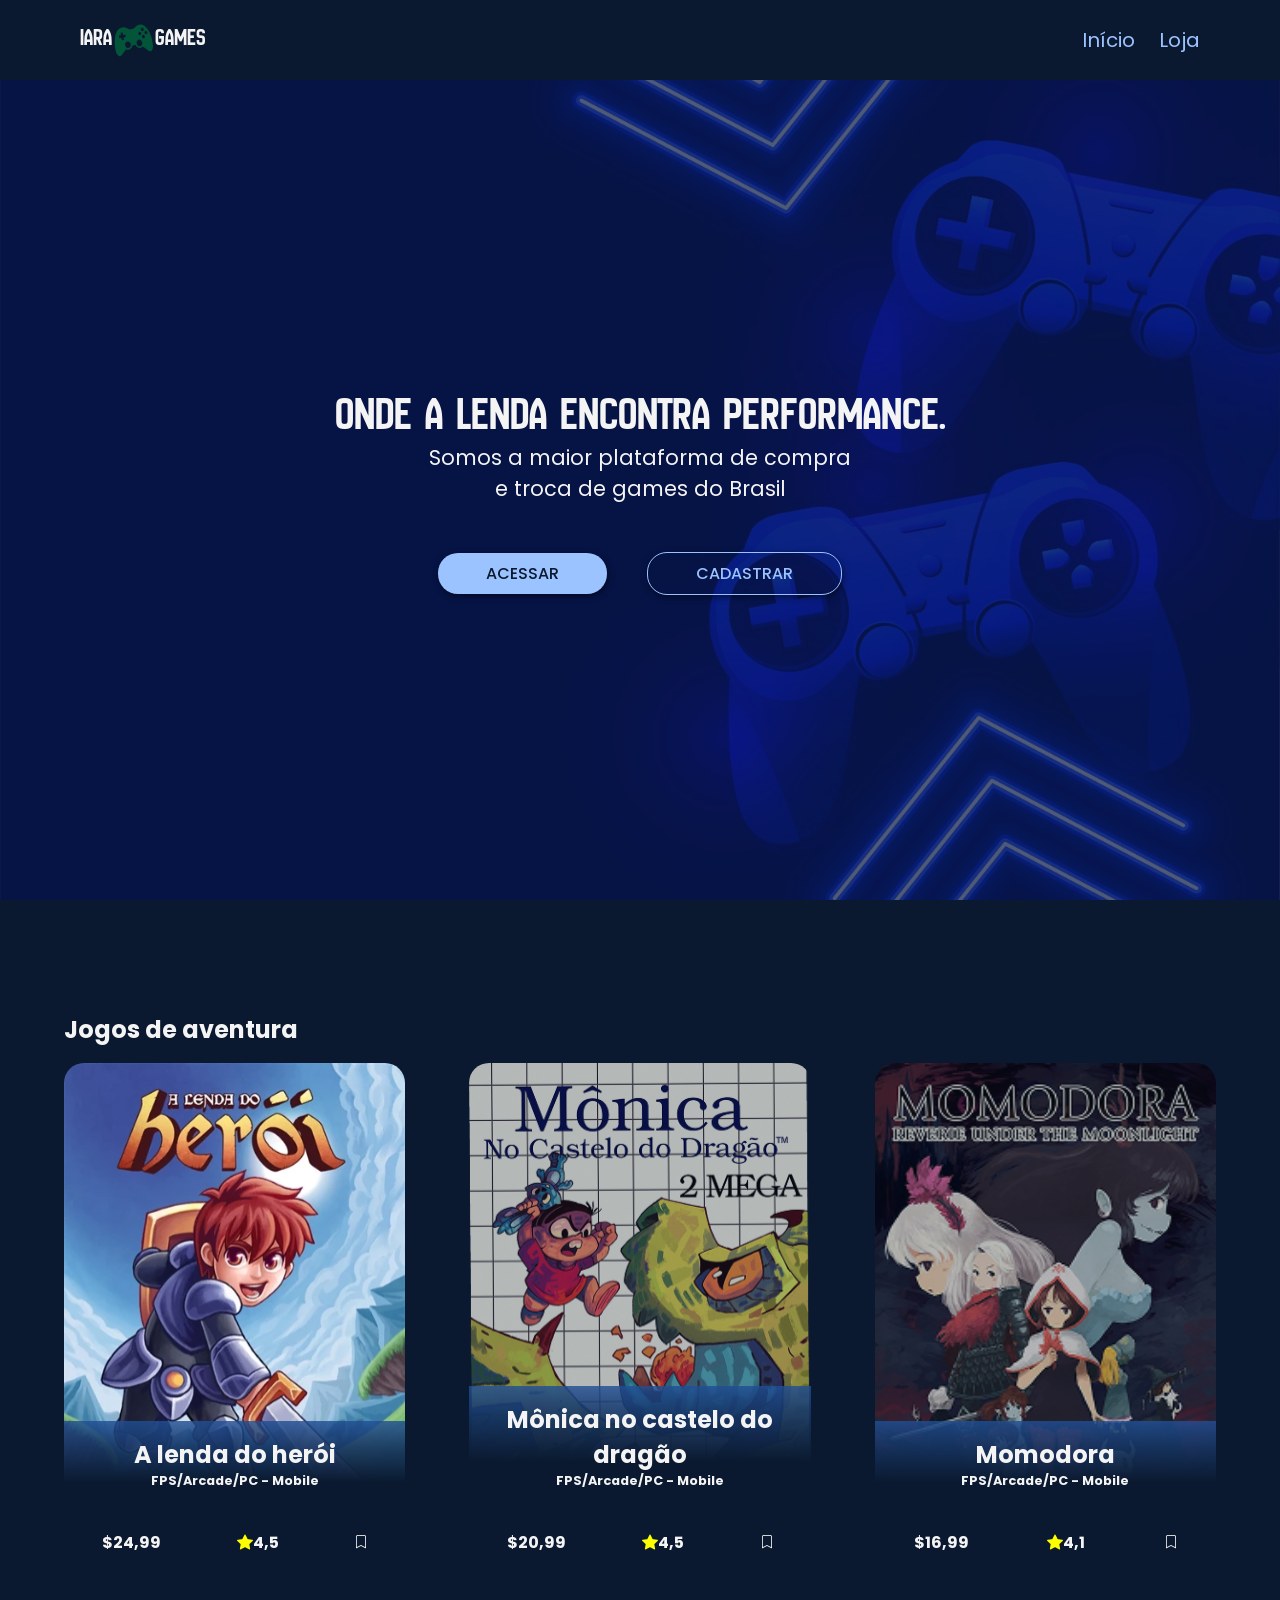
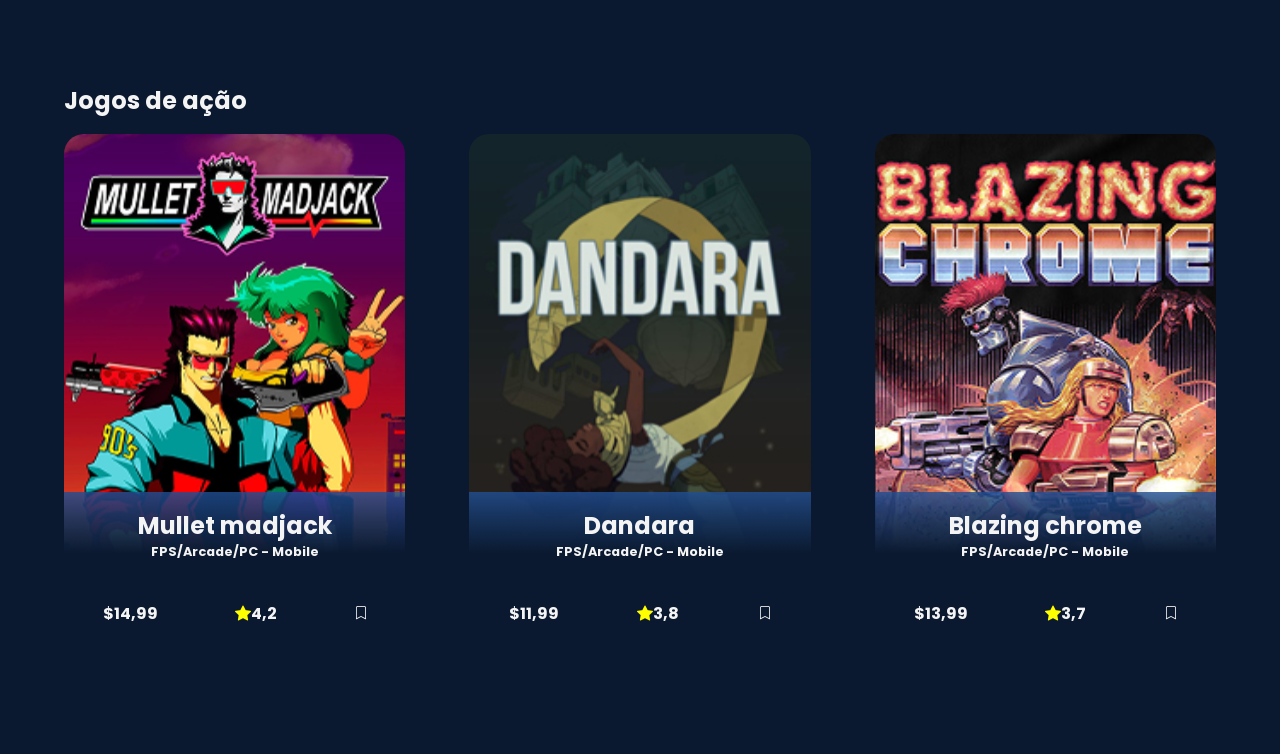
==== commit 855c7eed: "finalizando fase 2 completinha uhuu" ====
--- a/index.html
+++ b/index.html
@@ -25,7 +25,8 @@
 
 
     <!-- linkando o html com o css -->
-    <link rel="stylesheet" href="./Assets/CSS/style.css">
+    <link rel="stylesheet" href="./Assets/CSS/general-style.css">
+    <link rel="stylesheet" href="./Assets/CSS/index-style.css">
 
     <title>Iara Games</title>
 
--- a/Assets/CSS/general-style.css
+++ b/Assets/CSS/general-style.css
@@ -0,0 +1,95 @@
+@charset "UTF-8";
+
+:root {
+    --font-title: "New Amsterdam", sans-serif;
+    --font-text: "Poppins", sans-serif;
+    --color-light: #f4f4f4;
+    --color-black: #0A192F;
+    --color-gray: #8F8A8A;
+    --color-blue: #204F95;
+    --color-green: #016D55;
+    --primary-btn: #9AC3FF;
+    --primary-btn-hover: #42659A;
+    --radius: 20px;
+    --margin-inline: 5rem
+}
+
+
+/* reset css */
+
+* {
+    margin: 0;
+    padding: 0;
+    box-sizing: border-box;
+    font-family: var(--font-text) !important;
+}
+
+html {
+    scroll-behavior: smooth;
+}
+
+body {
+    background-color: var(--color-black);
+}
+
+/* fonte dos titulos */
+h1,
+h2,
+h3,
+h4 {
+    font-family: var(--font-title) !important;
+    font-weight: 400;
+}
+
+/* retirando o sublinhado de ancoragem/links */
+a {
+    text-decoration: none;
+}
+
+/* retirando decoracao de lista */
+ul,
+ol {
+    list-style: none;
+}
+
+
+.nav-page {
+    background-color: var(--color-black);
+    height: 5rem;
+    width: 100%;
+    display: flex;
+    align-items: center;
+    justify-content: space-between;
+    padding-inline: var(--margin-inline) !important;
+}
+
+.nav-page h1 {
+    color: var(--color-light);
+    display: flex;
+}
+
+.nav-title-icon {
+    display: flex;
+    flex-direction: column;
+    justify-content: center;
+    align-items: center;
+}
+
+
+/* header do menu */
+.nav-menu {
+    display: flex;
+    gap: 1.5rem;
+}
+
+/* opcoes menu */
+.item-menu {
+    color: var(--primary-btn);
+    font-size: 20px;
+}
+
+.item-menu:hover {
+    color: var(--primary-btn-hover);
+    cursor: pointer;
+
+}
--- a/Assets/CSS/index-style.css
+++ b/Assets/CSS/index-style.css
@@ -0,0 +1,187 @@
+/************* hero************/
+.hero {
+    height: calc(100dvh - 5rem);
+    color: var(--color-light);
+    display: flex;
+    flex-direction: column;
+    align-items: center;
+    justify-content: center;
+    gap: 3rem;
+    position: relative;
+}
+
+.hero::before {
+    content: "";
+    position: absolute;
+    inset: 0;
+    background: url('../images/Bg-hero.jpeg') no-repeat center center;
+    background-size: cover;
+    z-index: -1;
+    opacity: 0.4;
+}
+
+.texts-group {
+    display: flex;
+    flex-direction: column;
+    align-items: center;
+    text-align: center;
+}
+
+.texts-group>h2 {
+    font-size: clamp(1.5rem, 4vw, 3rem);
+    text-align: center;
+    text-wrap: balance;
+}
+
+.texts-group>p {
+    font-size: clamp(1rem, 2vw, 1.3rem);
+    text-align: center;
+    text-wrap: balance;
+}
+
+.button-group {
+    display: flex;
+    gap: 2.5rem;
+    justify-content: center;
+    align-items: center;
+    flex-wrap: wrap;
+}
+
+.btn {
+    border-radius: 20px;
+    padding-block: .5rem;
+    padding-inline: 3rem;
+    text-transform: uppercase;
+    font-weight: 500;
+    box-shadow: 1px 2px 6px rgba(0, 0, 0, 0.5);
+}
+
+.btn:hover {
+    cursor: pointer;
+    background-color: var(--primary-btn-hover);
+    color: white;
+    transition: .3s ease-in-out;
+    border: none;
+}
+
+.access-btn {
+    background-color: var(--primary-btn);
+    color: #0A192F;
+}
+
+.sign-in-btn {
+    border: 1px solid var(--primary-btn);
+    color: var(--primary-btn);
+}
+
+/*********** fim hero *********/
+
+/************ cards*********** */
+
+.games {
+    margin-block: 7rem;
+    margin-inline: 4rem;
+}
+
+.section-title {
+    font-size: 1.5rem;
+    font-weight: bold;
+    color: var(--color-light);
+    margin-bottom: 1rem;
+}
+
+.grid-cards {
+    display: grid;
+    grid-template-columns: repeat(3, 1fr);
+    gap: 4rem;
+}
+
+.card {
+    border-radius: 20px;
+    transition: .5s;
+    position: relative;
+    animation: viewAnimation both;
+    animation-timeline: view(100% 20%);
+}
+
+.card img {
+    width: 100%;
+    border-radius: 20px;
+    transition: .5s;
+}
+
+
+.game-card-info {
+    background-image: linear-gradient(to bottom, rgba(32, 79, 149, 0.81), rgba(21, 52, 98, 0.905) 17%, rgba(10, 25, 47, 1) 41%);
+    position: absolute;
+    bottom: 0;
+    left: 0;
+    color: var(--color-light);
+    display: flex;
+    flex-direction: column;
+    gap: 2.5rem;
+    text-align: center;
+    width: 100%;
+    padding-block: 1rem;
+}
+
+.bi-star-fill {
+    color: yellow;
+}
+
+.game-card-title {
+    font-weight: bold;
+    font-size: 1.5rem;
+}
+
+.game-card-subtitle {
+    font-weight: bold;
+    font-size: .8rem;
+}
+
+.card-footer {
+    display: flex;
+    justify-content: space-around;
+}
+
+.card-footer p {
+    font-size: 1rem;
+    font-weight: bold;
+}
+
+.card-footer button {
+    border: none;
+    background: none;
+    color: var(--color-light);
+    cursor: pointer;
+}
+
+/* animando o card */
+
+@keyframes viewAnimation {
+    from {
+        opacity: 0;
+        scale: .5;
+    }
+
+    to {
+        opacity: 1;
+        scale: 1;
+    }
+}
+
+/************ cards*********** */
+
+/* mini responsivo */
+@media(width<=1024px) {
+    .grid-cards {
+        grid-template-columns: repeat(2, 1fr);
+    }
+}
+
+@media(width<=650px) {
+
+    .grid-cards {
+        grid-template-columns: repeat 1fr;
+    }
+}
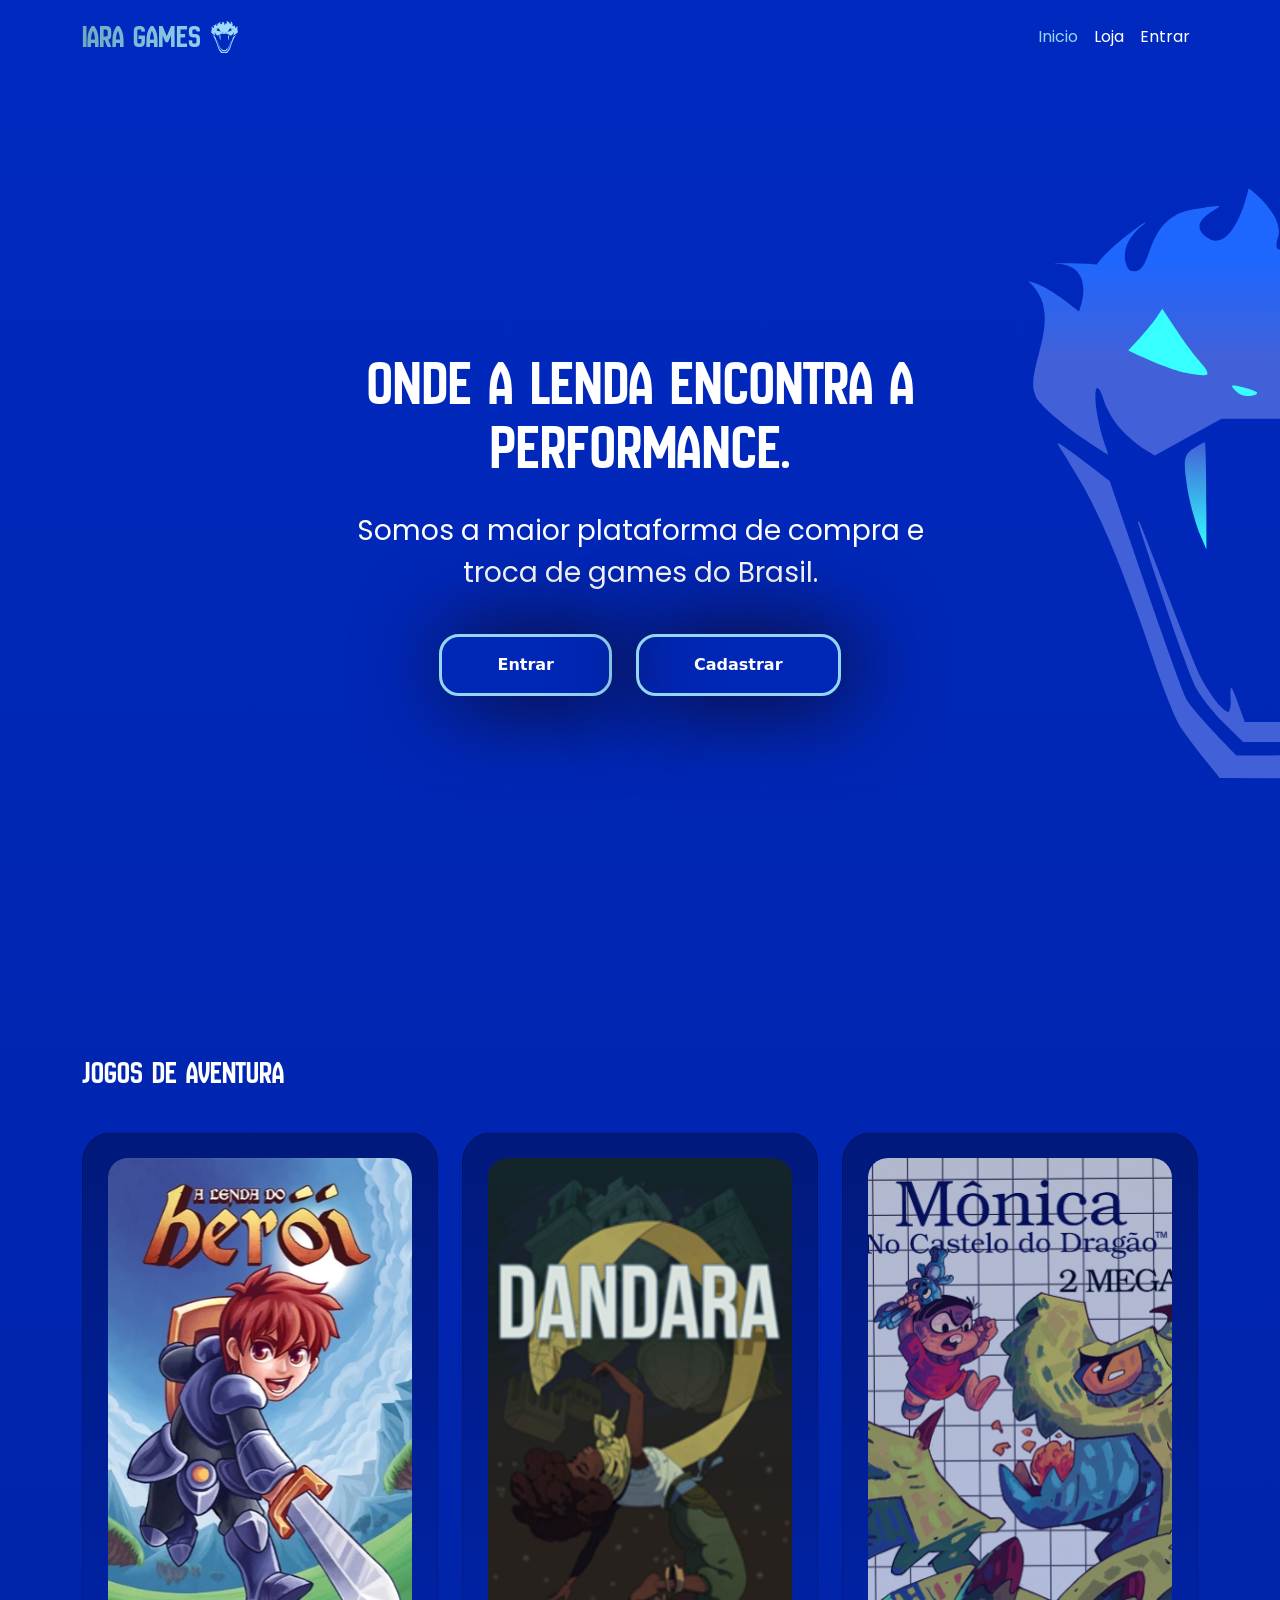
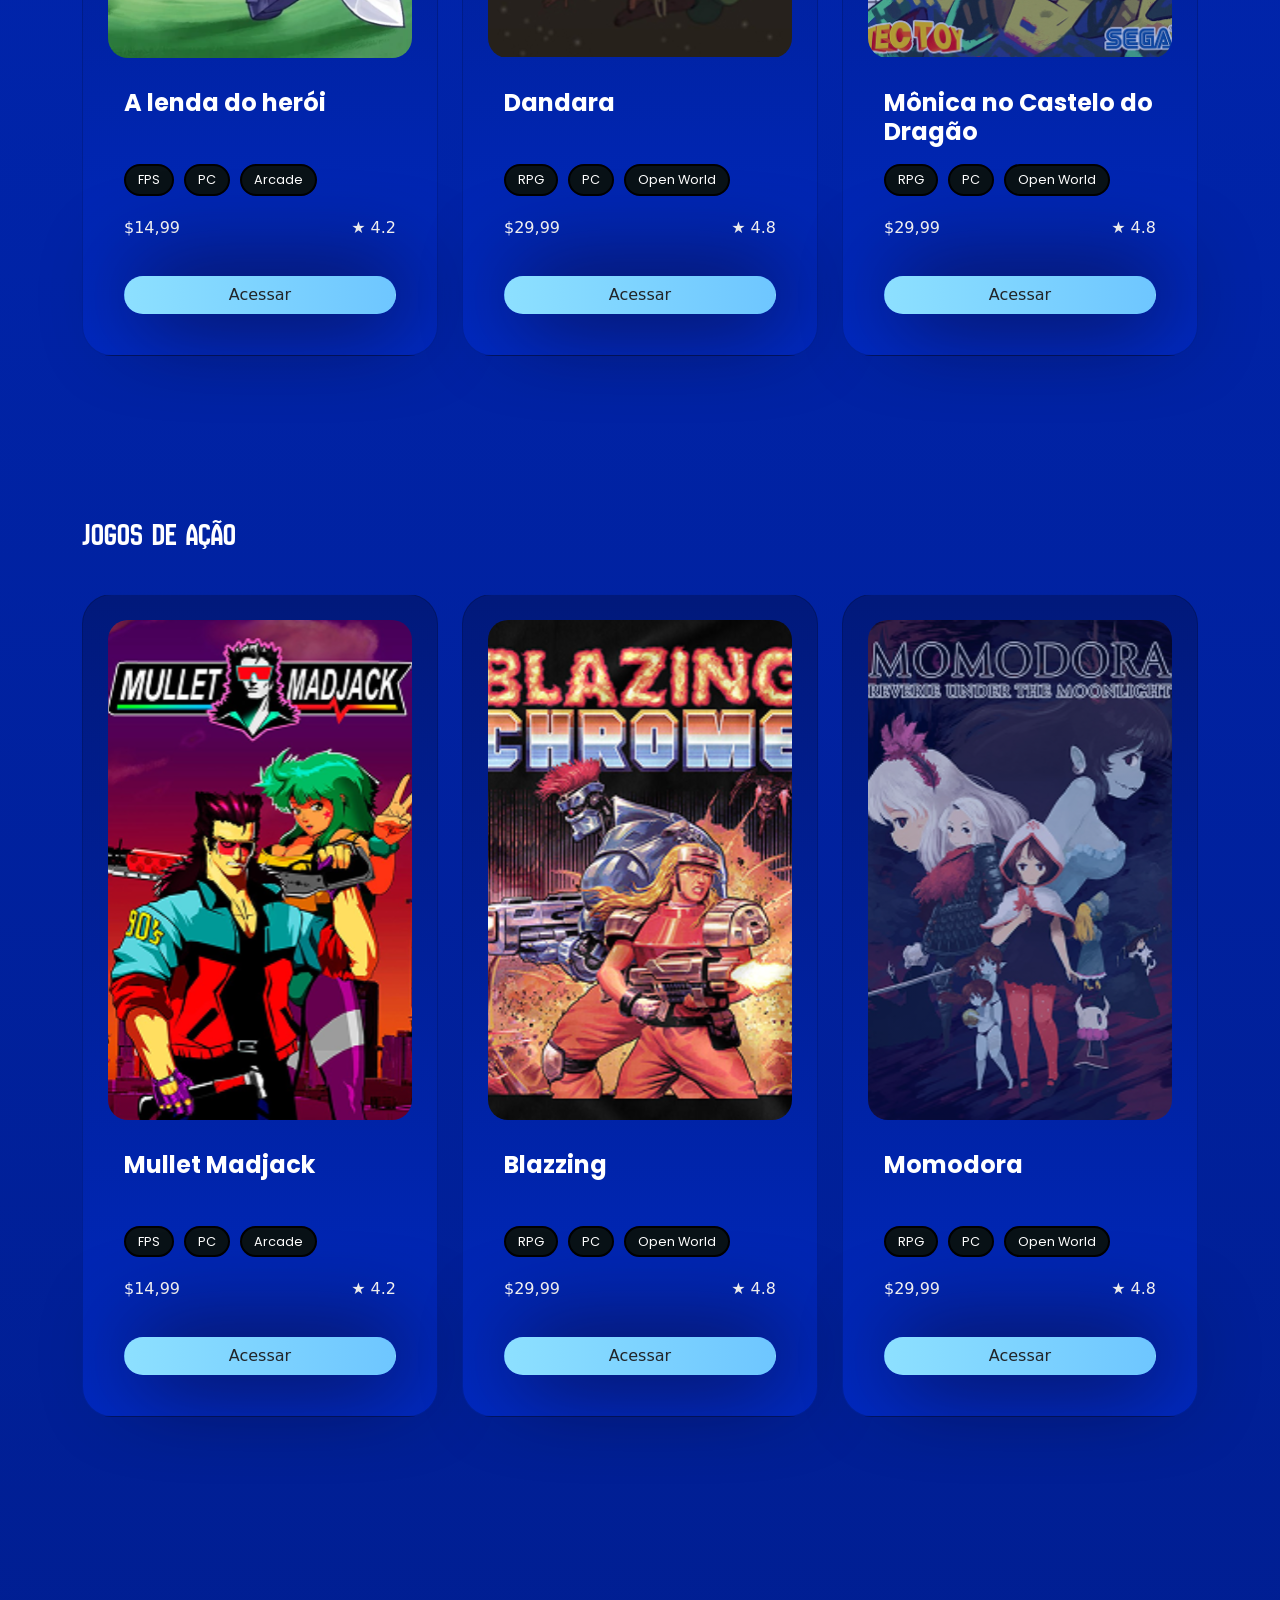
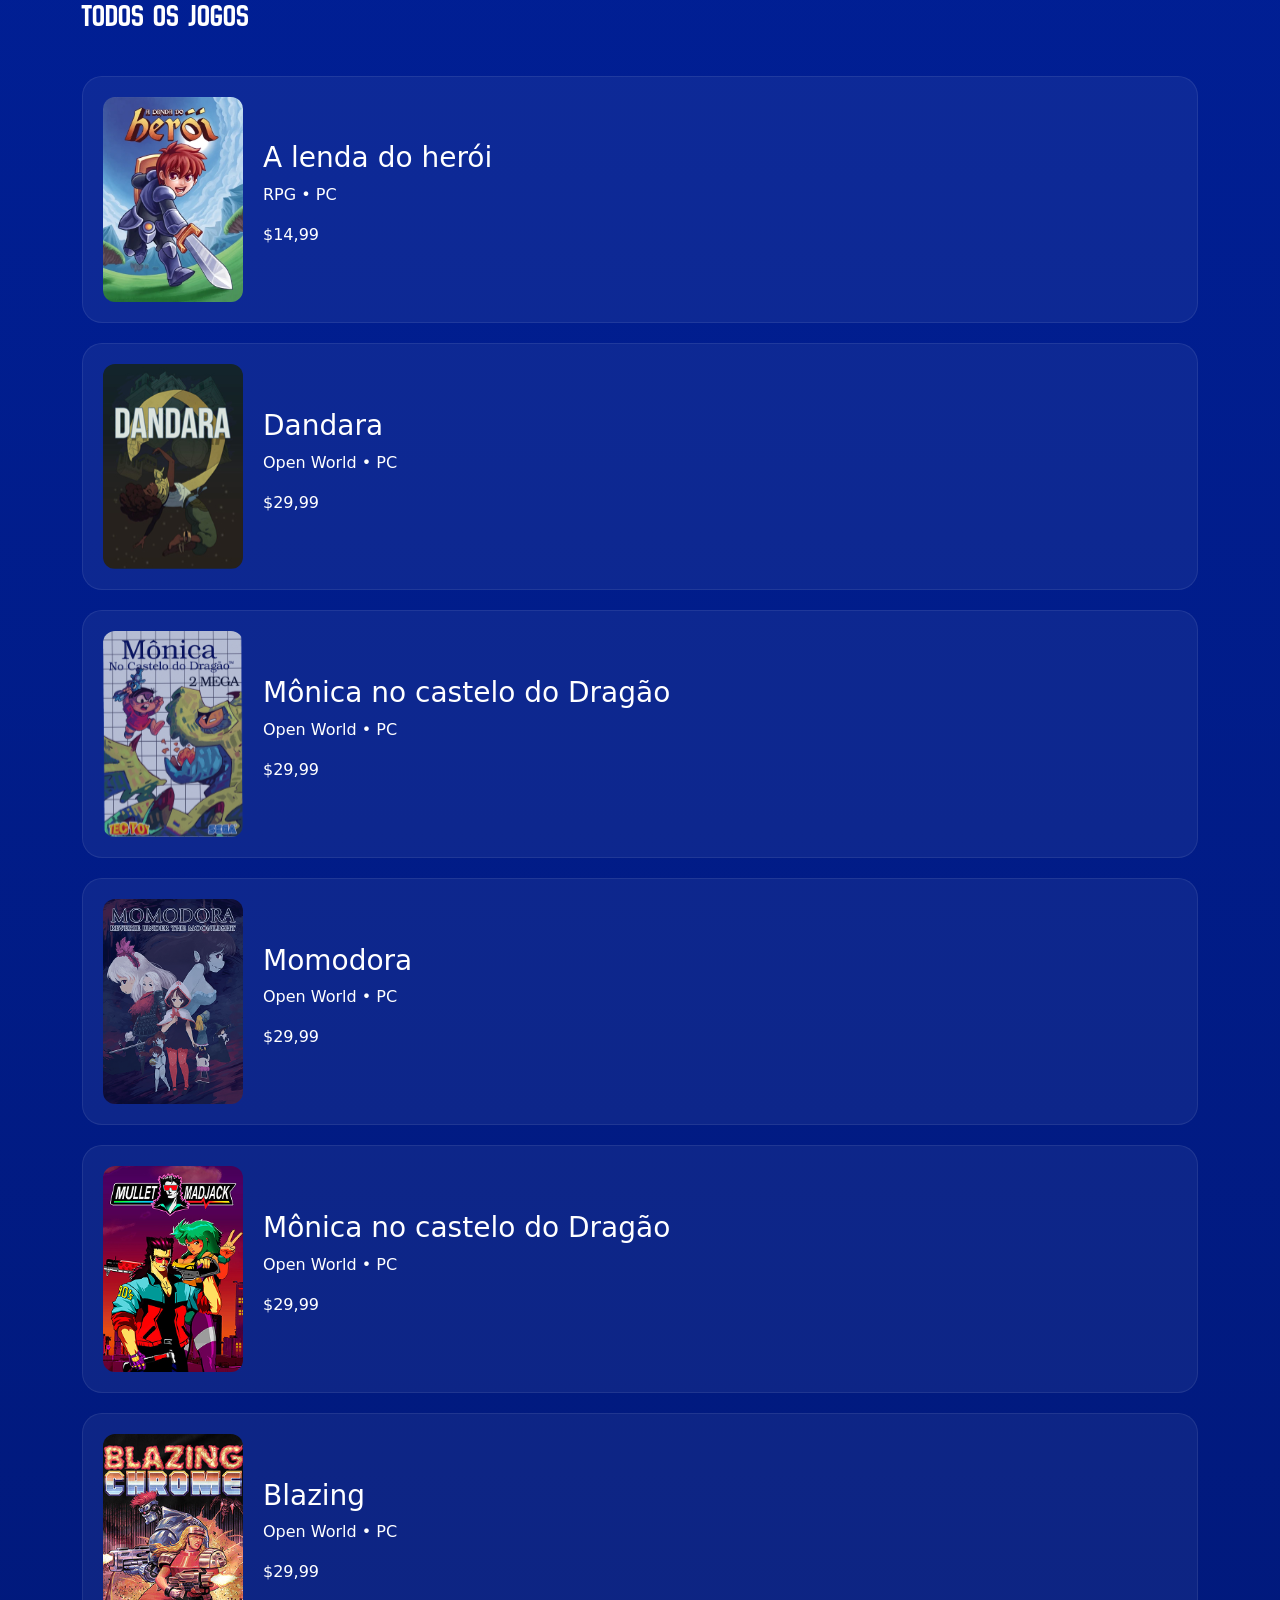
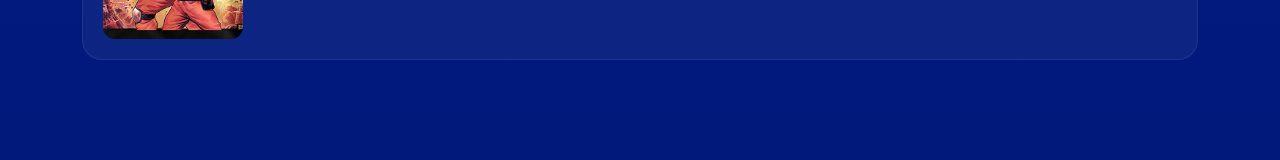
==== commit 59a1e341: "adequação Iara Games" ====
--- a/index.html
+++ b/index.html
@@ -1,185 +1,542 @@
-<!DOCTYPE html> <!--tipo de html a ser usado (html5)-->
-<html lang="pt-BR"> <!--abertura de pag e idioma-->
+<!doctype html> <!--tipo de html a ser usado (html5)-->
+<html lang="pt-br"> <!--definindo o idioma do site-->
 
 <head>
 
-    <!--conjunto de caracteres-->
-    <meta charset="UTF-8">
+    <meta charset="utf-8"> <!--conjunto de caracteres-->
 
     <!--responsividade (leitura do tamanho da tela)-->
-    <meta name="viewport" content="width=device-width, initial-scale=1.0">
-
-
-
-    <!-- google fonts -->
-
-    <!-- Poppins e new amsterdam -->
+    <meta name="viewport" content="width=device-width, initial-scale=1">
+
+    <!-- linkando o html com o css -->
+    <link rel="stylesheet" href="../Assets/CSS/index-style.css">
+
+    <!-- fonte dos títulos -->
+    <link rel="preconnect" href="https://fonts.googleapis.com">
+    <link rel="preconnect" href="https://fonts.gstatic.com" crossorigin>
+    <link href="https://fonts.googleapis.com/css2?family=New+Amsterdam&display=swap" rel="stylesheet">
+
+    <!-- fonte dos textos -->
     <link rel="preconnect" href="https://fonts.googleapis.com">
     <link rel="preconnect" href="https://fonts.gstatic.com" crossorigin>
     <link
         href="https://fonts.googleapis.com/css2?family=New+Amsterdam&family=Poppins:ital,wght@0,100;0,200;0,300;0,400;0,500;0,600;0,700;0,800;0,900;1,100;1,200;1,300;1,400;1,500;1,600;1,700;1,800;1,900&display=swap"
         rel="stylesheet">
 
-    <!-- vs icons (bootstrap) -->
-    <link rel="stylesheet" href="https://cdn.jsdelivr.net/npm/bootstrap-icons@1.13.1/font/bootstrap-icons.min.css">
-
-
-    <!-- linkando o html com o css -->
-    <link rel="stylesheet" href="./Assets/CSS/general-style.css">
-    <link rel="stylesheet" href="./Assets/CSS/index-style.css">
+    <!-- icone da pagina -->
+    <link rel="icon" href="../Assets/Images/favicon.ico" type="image/x-icon">
+
+    <!-- linkando o bootstrap -->
+
+    <link href="https://cdn.jsdelivr.net/npm/bootstrap@5.3.8/dist/css/bootstrap.min.css" rel="stylesheet"
+        integrity="sha384-sRIl4kxILFvY47J16cr9ZwB07vP4J8+LH7qKQnuqkuIAvNWLzeN8tE5YBujZqJLB" crossorigin="anonymous">
 
     <title>Iara Games</title>
 
 </head>
 
 <body>
-    <!-- cabecalho da pag com menu -->
-    <nav class="nav-page">
-        <h1>Iara
-            <span class="nav-title-icon">
-                <img src="Assets/images/Vector.svg" alt="ícone de controle de vídeo game">
-            </span>Games
-        </h1>
-        <nav>
-            <ul class="nav-menu">
-                <li><a href="#games" class="item-menu" id="btn-jogos">Início</a></li>
-                <li><a href="" class="item-menu">Loja</a></li>
-            </ul>
-        </nav>
+    <!-- cabecalho -->
+    <nav class="navbar navbar-expand-lg navbar-transparent">
+
+        <div class="container container-fluid">
+
+            <a class="navbar-brand" href="#">
+
+                <span>Iara Games</span>
+
+                <img src="../Assets/images/logo.svg" alt="Logo Iara Games">
+
+            </a>
+
+            <button class="navbar-toggler" type="button" data-bs-toggle="collapse" data-bs-target="#navbarText"
+                aria-controls="navbarText" aria-expanded="false" aria-label="Toggle navigation">
+                <span class="navbar-toggler-icon"></span>
+            </button>
+            <div class="collapse navbar-collapse" id="navbarText">
+                <ul class="navbar-nav ms-auto mb-2 mb-lg-0">
+                    <li class="nav-item">
+                        <a class="nav-link active" aria-current="page" href="#">Inicio</a>
+                    </li>
+                    <li class="nav-item">
+                        <a class="nav-link" href="#">Loja</a>
+                    </li>
+                    <li class="nav-item">
+                        <a class="nav-link" href="#">Entrar</a>
+                    </li>
+                </ul>
+            </div>
+        </div>
     </nav>
-    <!-- fim do cabecalho da pag com menu -->
-
-    <!------------------ hero ----------------->
-
-    <section class="hero">
-        <div class="texts-group">
-            <h2>Onde a lenda encontra performance.</h2>
-            <p>Somos a maior plataforma de compra <br> e troca de games do Brasil</p>
+    <!-- fim do cabecalho -->
+
+    <!-- hero -->
+
+    <header class="hero">
+
+        <div class="container">
+
+            <div class="row justify-content-center">
+
+                <div class="col-lg-7 text-center hero-content">
+                    <h1 class="hero-title">
+                        Onde a lenda encontra a performance.
+                    </h1>
+
+                    <p class="hero-text">
+                        Somos a maior plataforma de compra e troca de games do Brasil.
+                    </p>
+
+                    <div class="d-flex justify-content-center gap-4">
+
+                        <a href="#" class="btn btn-enter">
+                            Entrar
+                        </a>
+
+                        <a href="/Assets/pages/form.html" class="btn btn-register">
+                            Cadastrar
+                        </a>
+
+                    </div>
+
+                </div>
+
+            </div>
+
         </div>
 
-        <div class="button-group">
-            <a href="" class="access-btn btn">Acessar</a>
-
-            <a href="./Assets/pages/form.html" class="sign-in-btn btn">Cadastrar</a>
+    </header>
+
+    <!-- jogos de aventura -->
+
+    <section class="store-section">
+
+        <div class="container">
+
+            <h2 class="section-title">
+                Jogos de aventura
+            </h2>
+
+            <!-- LINHA -->
+            <div class="row g-4">
+
+                <!-- COLUNA 1 -->
+                <div class="col-12 col-md-6 col-lg-4">
+
+                    <!-- CARD -->
+                    <div class="card game-card">
+
+                        <img src="../Assets/images/games/lenda-do-heroi-cover.svg" class="card-img-top"
+                            alt="Capa do jogo A Lenda do Herói">
+
+                        <div class="card-body">
+
+                            <h3 class="game-title">
+                                A lenda do herói
+                            </h3>
+
+                            <div class="game-tags">
+
+                                <span>FPS</span>
+                                <span>PC</span>
+                                <span>Arcade</span>
+
+                            </div>
+
+                            <div class="game-info">
+
+                                <p class="game-price">
+                                    $14,99
+                                </p>
+
+                                <p class="game-rating">
+                                    ★ 4.2
+                                </p>
+
+                            </div>
+
+                            <a href="/Assets/pages/gamespage/lenda-do-heroi copy 6.html" class="btn btn-game">
+                                Acessar
+                            </a>
+
+                        </div>
+
+                    </div>
+
+                </div>
+
+                <!-- COLUNA 2 -->
+                <div class="col-12 col-md-6 col-lg-4">
+
+                    <div class="card game-card">
+
+                        <img src="../Assets/images/games/dandara-game-cover.svg" class="card-img-top"
+                            alt="Capa do jogo dandara">
+
+                        <div class="card-body">
+
+                            <h3 class="game-title">
+                                Dandara
+
+
+                            </h3>
+
+                            <div class="game-tags">
+
+                                <span>RPG</span>
+                                <span>PC</span>
+                                <span>Open World</span>
+
+                            </div>
+
+                            <div class="game-info">
+
+                                <p class="game-price">
+                                    $29,99
+                                </p>
+
+                                <p class="game-rating">
+                                    ★ 4.8
+                                </p>
+
+                            </div>
+
+                            <a href="/Assets/pages/gamespage/dandara-game.html" class="btn btn-game">
+                                Acessar
+                            </a>
+
+                        </div>
+
+                    </div>
+
+                </div>
+
+                <!-- COLUNA 3 -->
+                <div class="col-12 col-md-6 col-lg-4">
+
+                    <div class="card game-card">
+
+                        <img src="../Assets/images/games/monica-game-cover.svg" class="card-img-top"
+                            alt="Capa do jogo monica no castelo do dragão">
+
+                        <div class="card-body">
+
+                            <h3 class="game-title">
+                                Mônica no Castelo do Dragão
+                            </h3>
+
+                            <div class="game-tags">
+
+                                <span>RPG</span>
+                                <span>PC</span>
+                                <span>Open World</span>
+
+                            </div>
+
+                            <div class="game-info">
+
+                                <p class="game-price">
+                                    $29,99
+                                </p>
+
+                                <p class="game-rating">
+                                    ★ 4.8
+                                </p>
+
+                            </div>
+
+                            <a href="/Assets/pages/gamespage/monica-game.html" class="btn btn-game">
+                                Acessar
+                            </a>
+
+                        </div>
+
+                    </div>
+
+                </div>
+
+            </div>
+
         </div>
+
     </section>
 
-    <!--------------- grid games------------->
-
-    <section class="games">
-        <p class="section-title">Jogos de aventura</p>
-
-        <!-- cards -->
-        <div class="grid-cards">
-            <!-- 1o.card -->
-            <a href="" class="card">
-                <img src="./Assets/images/games/lenda-do-heroi-cover.svg" class="card-img-top"
-                    alt="imagem do jogo A lenda do herói" loading="lazy">
-                <div class="game-card-info">
-                    <div>
-                        <p class="game-card-title">A lenda do herói</p>
-                        <p class="game-card-subtitle">FPS/Arcade/PC - Mobile</p>
-                    </div>
-                    <div class="card-footer">
-                        <p>$24,99</p>
-                        <p><i class="bi bi-star-fill"></i>4,5</p>
-                        <button><i class="bi bi-bookmark"></i></button>
-                    </div>
-                </div>
-            </a>
-
-            <a href="" class="card">
-                <img src="./Assets/images/games/monica-game-cover.svg" class="card-img-top"
-                    alt="imagem do jogo Mônica no castelo do dragão" loading="lazy">
-                <div class="game-card-info">
-                    <div>
-                        <p class="game-card-title">Mônica no castelo do dragão</p>
-                        <p class="game-card-subtitle">FPS/Arcade/PC - Mobile</p>
-                    </div>
-                    <div class="card-footer">
-                        <p>$20,99</p>
-                        <p><i class="bi bi-star-fill"></i>4,5</p>
-                        <button><i class="bi bi-bookmark"></i></button>
-                    </div>
-                </div>
-            </a>
-
-            <a href="" class="card">
-                <img src="./Assets/images/games/momodora-game-cover.svg" class="card-img-top"
-                    alt="imagem do jogo Momodora" loading="lazy">
-                <div class="game-card-info">
-                    <div>
-                        <p class="game-card-title">Momodora</p>
-                        <p class="game-card-subtitle">FPS/Arcade/PC - Mobile</p>
-                    </div>
-                    <div class="card-footer">
-                        <p>$16,99</p>
-                        <p><i class="bi bi-star-fill"></i>4,1</p>
-                        <button><i class="bi bi-bookmark"></i></button>
-                    </div>
-                </div>
-            </a>
+    <!-- jogos de ação -->
+
+    <section class="store-section">
+
+        <div class="container">
+
+            <h2 class="section-title">
+                Jogos de ação
+            </h2>
+
+            <!-- LINHA -->
+            <div class="row g-4">
+
+                <!-- COLUNA 1 -->
+                <div class="col-12 col-md-6 col-lg-4">
+
+                    <!-- CARD -->
+                    <div class="card game-card">
+
+                        <img src="../Assets/images/games/mullet-madjack-game-cover.svg" class="card-img-top"
+                            alt="Capa do jogo mullet madjack">
+
+                        <div class="card-body">
+
+                            <h3 class="game-title">
+                                Mullet Madjack
+                            </h3>
+
+                            <div class="game-tags">
+
+                                <span>FPS</span>
+                                <span>PC</span>
+                                <span>Arcade</span>
+
+                            </div>
+
+                            <div class="game-info">
+
+                                <p class="game-price">
+                                    $14,99
+                                </p>
+
+                                <p class="game-rating">
+                                    ★ 4.2
+                                </p>
+
+                            </div>
+
+                            <a href="/Assets/pages/gamespage/mullet-madjack-game.html" class="btn btn-game">
+                                Acessar
+                            </a>
+
+                        </div>
+
+                    </div>
+
+                </div>
+
+                <!-- COLUNA 2 -->
+                <div class="col-12 col-md-6 col-lg-4">
+
+                    <div class="card game-card">
+
+                        <img src="../Assets/images/games/blazing-game-cover.svg" class="card-img-top"
+                            alt="Capa do jogo Blaziing game">
+
+                        <div class="card-body">
+
+                            <h3 class="game-title">
+                                Blazzing
+                            </h3>
+
+                            <div class="game-tags">
+
+                                <span>RPG</span>
+                                <span>PC</span>
+                                <span>Open World</span>
+
+                            </div>
+
+                            <div class="game-info">
+
+                                <p class="game-price">
+                                    $29,99
+                                </p>
+
+                                <p class="game-rating">
+                                    ★ 4.8
+                                </p>
+
+                            </div>
+
+                            <a href="/Assets/pages/gamespage/blazing-game.html" class="btn btn-game">
+                                Acessar
+                            </a>
+
+                        </div>
+
+                    </div>
+
+                </div>
+
+                <!-- COLUNA 3 -->
+                <div class="col-12 col-md-6 col-lg-4">
+
+                    <div class="card game-card">
+
+                        <img src="../Assets/images/games/momodora-game-cover.svg" class="card-img-top"
+                            alt="Capa do jogo momodora">
+
+                        <div class="card-body">
+
+                            <h3 class="game-title">
+                                Momodora
+                            </h3>
+
+                            <div class="game-tags">
+
+                                <span>RPG</span>
+                                <span>PC</span>
+                                <span>Open World</span>
+
+                            </div>
+
+                            <div class="game-info">
+
+                                <p class="game-price">
+                                    $29,99
+                                </p>
+
+                                <p class="game-rating">
+                                    ★ 4.8
+                                </p>
+
+                            </div>
+
+                            <a href="/Assets/pages/gamespage/momodora.html" class="btn btn-game">
+                                Acessar
+                            </a>
+
+                        </div>
+
+                    </div>
+
+                </div>
+
+
+            </div>
 
         </div>
+
     </section>
 
-    <section class="games">
-        <p class="section-title">Jogos de ação</p>
-
-        <!-- cards -->
-        <div class="grid-cards">
-            <!-- 1o.card -->
-            <a href="" class="card">
-                <img src="./Assets/images/games/mullet-madjack-game-cover.svg" class="card-img-top"
-                    alt="imagem do jogo Mullet madjack" loading="lazy">
-                <div class="game-card-info">
-                    <div>
-                        <p class="game-card-title">Mullet madjack</p>
-                        <p class="game-card-subtitle">FPS/Arcade/PC - Mobile</p>
-                    </div>
-                    <div class="card-footer">
-                        <p>$14,99</p>
-                        <p><i class="bi bi-star-fill"></i>4,2</p>
-                        <button><i class="bi bi-bookmark"></i></button>
-                    </div>
-                </div>
-            </a>
-
-            <a href="" class="card">
-                <img src="./Assets/images/games/dandara-game-cover.svg" class="card-img-top"
-                    alt="imagem do jogo Dandara" loading="lazy">
-                <div class="game-card-info">
-                    <div>
-                        <p class="game-card-title">Dandara</p>
-                        <p class="game-card-subtitle">FPS/Arcade/PC - Mobile</p>
-                    </div>
-                    <div class="card-footer">
-                        <p>$11,99</p>
-                        <p><i class="bi bi-star-fill"></i>3,8</p>
-                        <button><i class="bi bi-bookmark"></i></button>
-                    </div>
-                </div>
-            </a>
-
-            <a href="" class="card">
-                <img src="./Assets/images/games/blazing-game-cover.svg" class="card-img-top"
-                    alt="imagem do jogo Blazing chrome" loading="lazy">
-                <div class="game-card-info">
-                    <div>
-                        <p class="game-card-title">Blazing chrome</p>
-                        <p class="game-card-subtitle">FPS/Arcade/PC - Mobile</p>
-                    </div>
-                    <div class="card-footer">
-                        <p>$13,99</p>
-                        <p><i class="bi bi-star-fill"></i>3,7</p>
-                        <button><i class="bi bi-bookmark"></i></button>
-                    </div>
-                </div>
-            </a>
-
-        </div>
+    <section class="games-list-section">
+
+        <div class="container">
+
+            <h2 class="section-title">
+                Todos os jogos
+            </h2>
+
+            <!-- LISTA HORIZONTAL -->
+            <div class="games-horizontal-list">
+
+                <!-- ITEM -->
+                <div class="horizontal-game-card">
+
+                    <img src="../Assets/images/games/lenda-do-heroi-cover.svg" alt="Capa do jogo A lenda do héroi">
+
+                    <div class="horizontal-game-info">
+
+                        <h3>A lenda do herói</h3>
+
+                        <p>RPG • PC</p>
+
+                        <span>$14,99</span>
+
+                    </div>
+
+                </div>
+
+                <!-- ITEM -->
+                <div class="horizontal-game-card">
+
+                    <img src="../Assets/images/games/dandara-game-cover.svg" alt="Capa do jogo dandara">
+
+                    <div class="horizontal-game-info">
+
+                        <h3>Dandara</h3>
+
+                        <p>Open World • PC</p>
+
+                        <span>$29,99</span>
+
+                    </div>
+
+
+                </div>
+
+                
+                    <!-- ITEM -->
+                    <div class="horizontal-game-card">
+
+                        <img src="../Assets/images/games/monica-game-cover.svg" alt="Capa do jogo monica no castelo do dragão">
+
+                        <div class="horizontal-game-info">
+
+                            <h3>Mônica no castelo do Dragão</h3>
+
+                            <p>Open World • PC</p>
+
+                            <span>$29,99</span>
+
+                        </div>
+
+
+                    </div>
+
+                    <!-- ITEM -->
+                    <div class="horizontal-game-card">
+
+                        <img src="../Assets/images/games/momodora-game-cover.svg" alt="Capa do jogo momodora">
+
+                        <div class="horizontal-game-info">
+
+                            <h3>Momodora</h3>
+
+                            <p>Open World • PC</p>
+
+                            <span>$29,99</span>
+
+                        </div>
+
+
+                    </div>
+
+                    <!-- ITEM -->
+                    <div class="horizontal-game-card">
+
+                        <img src="../Assets/images/games/mullet-madjack-game-cover.svg" alt="Capa do jogo mullet madjack">
+
+                        <div class="horizontal-game-info">
+
+                            <h3>Mônica no castelo do Dragão</h3>
+
+                            <p>Open World • PC</p>
+
+                            <span>$29,99</span>
+
+                        </div>
+
+
+                    </div>
+
+                    <div class="horizontal-game-card">
+
+                        <img src="../Assets/images/games/blazing-game-cover.svg" alt="Capa do jogo blazin">
+
+                        <div class="horizontal-game-info">
+
+                            <h3>Blazing</h3>
+
+                            <p>Open World • PC</p>
+
+                            <span>$29,99</span>
+
+                        </div>
+
+
+                    </div>
+            </div>
+
     </section>
 
+
+
 </body>
 
-</html><!--fechamento de pag-->+</html>
--- a/Assets/CSS/index-style.css
+++ b/Assets/CSS/index-style.css
@@ -1,187 +1,409 @@
-/************* hero************/
+.navbar-transparent {
+    font-family: 'poppins', sans-serif;
+    font-size: 0, 75rem;
+    background-color: transparent;
+}
+
+.nav-link {
+    color: white !important;
+}
+
+.navbar .nav-link:hover {
+    color: #94d7f2 !important;
+}
+
+.navbar .nav-link.active {
+    color: #94d7f2 !important;
+}
+
+.navbar-brand {
+
+    display: flex;
+    align-items: center;
+    gap: 10px;
+    font-family: 'new amsterdam', sans-serif;
+    font-size: 2rem !important;
+    background: linear-gradient(90deg,
+            #70A8BF,
+            #9ADBFF);
+    background-clip: text;
+    -webkit-background-clip: text;
+    color: transparent;
+    -webkit-text-fill-color: transparent;
+
+}
+
+html,
+body {
+    font-family: 'poppins', sans-serif;
+
+
+    background: linear-gradient(180deg,
+            #0029C0 0%,
+            #01197b 100%);
+}
+
+
+
+.hero-title {
+    font-family: 'NEW AMSTERDAM', sans-serif;
+    font-size: 4rem;
+    color: white;
+    line-height: 1;
+    text-transform: uppercase;
+    margin-bottom: 30px;
+
+}
+
+.hero-text {
+    font-family: poppins, sans-serif;
+    font-size: 1.75rem;
+    color: white;
+    margin-bottom: 40px;
+}
+
 .hero {
-    height: calc(100dvh - 5rem);
-    color: var(--color-light);
-    display: flex;
+
+    min-height: 100vh;
+
+    position: relative;
+
+    overflow: hidden;
+
+    display: flex;
+
+    align-items: center;
+
+}
+
+.hero::before {
+
+    content: "";
+
+    position: absolute;
+
+    top: 45%;
+
+    right: -175px;
+
+    transform: translateY(-50%);
+
+    width: 600px;
+
+    height: 600px;
+
+    background-image: url("../images/bg-hero.svg");
+
+    background-repeat: no-repeat;
+
+    background-position: center;
+
+    background-size: contain;
+
+    z-index: 1;
+}
+
+.hero-content {
+
+    position: relative;
+
+    z-index: 2;
+}
+
+.btn.btn-enter {
+
+    background: transparent;
+
+    border: 3px solid #94d7f2;
+
+    color: white;
+
+    padding: 16px 55px;
+
+    border-radius: 20px;
+
+    font-weight: 600;
+
+    transition: 0.3s;
+
+    box-shadow: 10px 1px 90px #120000e6;
+}
+
+.btn.btn-enter:hover {
+
+    background: linear-gradient(90deg,
+            #8de0ff,
+            #6ec6ff);
+
+    color: #0b2bd7;
+
+    transform: translateY(-3px);
+
+    border-color: transparent;
+}
+
+.btn.btn-register {
+
+    background: transparent;
+
+    border: 3px solid #94d7f2;
+
+    color: white;
+
+    padding: 16px 55px;
+
+    border-radius: 20px;
+
+    font-weight: 600;
+
+    transition: 0.3s;
+
+    box-shadow: 10px 1px 90px #120000e6;
+
+}
+
+.btn.btn-register:hover {
+
+    background: #94d7f2;
+
+    color: #0b2bd7;
+
+    transform: translateY(-3px);
+}
+
+.game-card {
+
+    background: linear-gradient(180deg,
+            #01197b 0%,
+            #0029C0 100%);
+
+    border: none;
+
+    border-radius: 30px !important;
+
+    padding: 25px;
+
+    color: white;
+}
+
+.game-card img {
+
+    min-height: 50px;
+    max-width: 100%;
+
+    border-radius: 20px;
+
+    height: 500px;
+
+    object-fit: cover;
+}
+
+.game-title {
+
+    min-height: 60px;
+    color: white;
+
+    font-family: poppins, sans-serif;
+    font-size: 1.5rem;
+
+    margin-top: 15px;
+
+    font-weight: bold;
+}
+
+.game-tags {
+
+    color: white;
+
+    display: flex;
+
+    gap: 10px;
+
+    margin: 15px 0;
+}
+
+.game-tags span {
+    font-family: poppins, sans-serif;
+    
+    border: 2px solid #000000;
+
+    background-color: #091217; 
+
+    border-radius: 20px;
+
+    padding: 4px 12px;
+
+    font-size: 0.8rem;
+}
+
+.game-info {
+
+    color: rgb(255, 255, 255);
+
+    display: flex;
+
+    justify-content: space-between;
+
+    margin: 20px 0;
+}
+
+.btn-game {
+
+    width: 100%;
+
+    border-radius: 30px !important;
+    box-shadow: 10px 1px 90px #120000e6;
+
+    background: linear-gradient(90deg,
+            #8de0ff,
+            #6ec6ff);
+
+    color: #0b2bd7;
+
+    font-weight: bold;
+}
+
+.btn-game:hover {
+
+    transform: translateY(-3px);
+
+    transition: 0.3s;
+}
+
+.store-section {
+
+    min-height: 100vh;
+
+    padding: 80px 0;
+}
+
+.section-title {
+
+    color: white;
+
+    margin-bottom: 40px;
+
+    font-family: 'new amsterdam', sans-serif;
+}
+
+.games-list-section {
+
+    padding: 100px 0;
+}
+
+.games-horizontal-list {
+
+    display: flex;
+
     flex-direction: column;
+
+    gap: 20px;
+}
+
+.horizontal-game-card {
+
+    display: flex;
+
     align-items: center;
-    justify-content: center;
-    gap: 3rem;
-    position: relative;
-}
-
-.hero::before {
-    content: "";
-    position: absolute;
-    inset: 0;
-    background: url('../images/Bg-hero.jpeg') no-repeat center center;
+
+    gap: 20px;
+
+    background: rgba(255, 255, 255, 0.05);
+
+    border: 1px solid rgba(255, 255, 255, 0.08);
+
+    border-radius: 20px;
+
+    padding: 20px;
+
+    transition: 0.3s;
+}
+
+.horizontal-game-card:hover {
+
+    transform: translateY(-3px);
+
+    background: rgba(255, 255, 255, 0.08);
+}
+
+
+.horizontal-game-card img {
+
+    width: 140px;
+
+    border-radius: 12px;
+
+    object-fit: cover;
+}
+
+.horizontal-game-info{
+
+    color: white;
+
+    margin-bottom: 10px;
+}
+
+
+.game-page{
+
+    min-height: 100vh;
+
+    display: flex;
+
+    align-items: center;
+
+    background:
+        url("/Assets/images/banners/lenda-do-heroi.png") no-repeat;
+
     background-size: cover;
-    z-index: -1;
-    opacity: 0.4;
-}
-
-.texts-group {
-    display: flex;
-    flex-direction: column;
-    align-items: center;
-    text-align: center;
-}
-
-.texts-group>h2 {
-    font-size: clamp(1.5rem, 4vw, 3rem);
-    text-align: center;
-    text-wrap: balance;
-}
-
-.texts-group>p {
-    font-size: clamp(1rem, 2vw, 1.3rem);
-    text-align: center;
-    text-wrap: balance;
-}
-
-.button-group {
-    display: flex;
-    gap: 2.5rem;
-    justify-content: center;
-    align-items: center;
-    flex-wrap: wrap;
-}
-
-.btn {
-    border-radius: 20px;
-    padding-block: .5rem;
-    padding-inline: 3rem;
-    text-transform: uppercase;
-    font-weight: 500;
-    box-shadow: 1px 2px 6px rgba(0, 0, 0, 0.5);
-}
-
-.btn:hover {
-    cursor: pointer;
-    background-color: var(--primary-btn-hover);
-    color: white;
-    transition: .3s ease-in-out;
-    border: none;
-}
-
-.access-btn {
-    background-color: var(--primary-btn);
-    color: #0A192F;
-}
-
-.sign-in-btn {
-    border: 1px solid var(--primary-btn);
-    color: var(--primary-btn);
-}
-
-/*********** fim hero *********/
-
-/************ cards*********** */
-
-.games {
-    margin-block: 7rem;
-    margin-inline: 4rem;
-}
-
-.section-title {
-    font-size: 1.5rem;
+
+    background-position: center;
+}
+
+.game-banner{
+
+    border-radius: 30px;
+
+    box-shadow: 0 0 30px rgba(0,0,0,0.3);
+}
+
+.game-page-title{
+
+    color: white;
+
+    font-size: 4rem;
+
+    font-family: 'Anton', sans-serif;
+
+    margin-bottom: 20px;
+}
+
+.favorite-btn{
+
+    width: 70px;
+
+    height: 70px;
+
+    border-radius: 20px;
+
+    border: 2px solid #7dd3fc;
+
+    background: transparent;
+
+    color: white;
+}
+
+.buy-btn{
+
+    flex: 1;
+
+    border-radius: 20px;
+
+    background: #8de0ff;
+
+    color: #0b2bd7;
+
     font-weight: bold;
-    color: var(--color-light);
-    margin-bottom: 1rem;
-}
-
-.grid-cards {
-    display: grid;
-    grid-template-columns: repeat(3, 1fr);
-    gap: 4rem;
-}
-
-.card {
-    border-radius: 20px;
-    transition: .5s;
-    position: relative;
-    animation: viewAnimation both;
-    animation-timeline: view(100% 20%);
-}
-
-.card img {
-    width: 100%;
-    border-radius: 20px;
-    transition: .5s;
-}
-
-
-.game-card-info {
-    background-image: linear-gradient(to bottom, rgba(32, 79, 149, 0.81), rgba(21, 52, 98, 0.905) 17%, rgba(10, 25, 47, 1) 41%);
-    position: absolute;
-    bottom: 0;
-    left: 0;
-    color: var(--color-light);
-    display: flex;
-    flex-direction: column;
-    gap: 2.5rem;
-    text-align: center;
-    width: 100%;
-    padding-block: 1rem;
-}
-
-.bi-star-fill {
-    color: yellow;
-}
-
-.game-card-title {
-    font-weight: bold;
-    font-size: 1.5rem;
-}
-
-.game-card-subtitle {
-    font-weight: bold;
-    font-size: .8rem;
-}
-
-.card-footer {
-    display: flex;
-    justify-content: space-around;
-}
-
-.card-footer p {
-    font-size: 1rem;
-    font-weight: bold;
-}
-
-.card-footer button {
-    border: none;
-    background: none;
-    color: var(--color-light);
-    cursor: pointer;
-}
-
-/* animando o card */
-
-@keyframes viewAnimation {
-    from {
-        opacity: 0;
-        scale: .5;
-    }
-
-    to {
-        opacity: 1;
-        scale: 1;
-    }
-}
-
-/************ cards*********** */
-
-/* mini responsivo */
-@media(width<=1024px) {
-    .grid-cards {
-        grid-template-columns: repeat(2, 1fr);
-    }
-}
-
-@media(width<=650px) {
-
-    .grid-cards {
-        grid-template-columns: repeat 1fr;
-    }
+
+    height: 70px;
 }
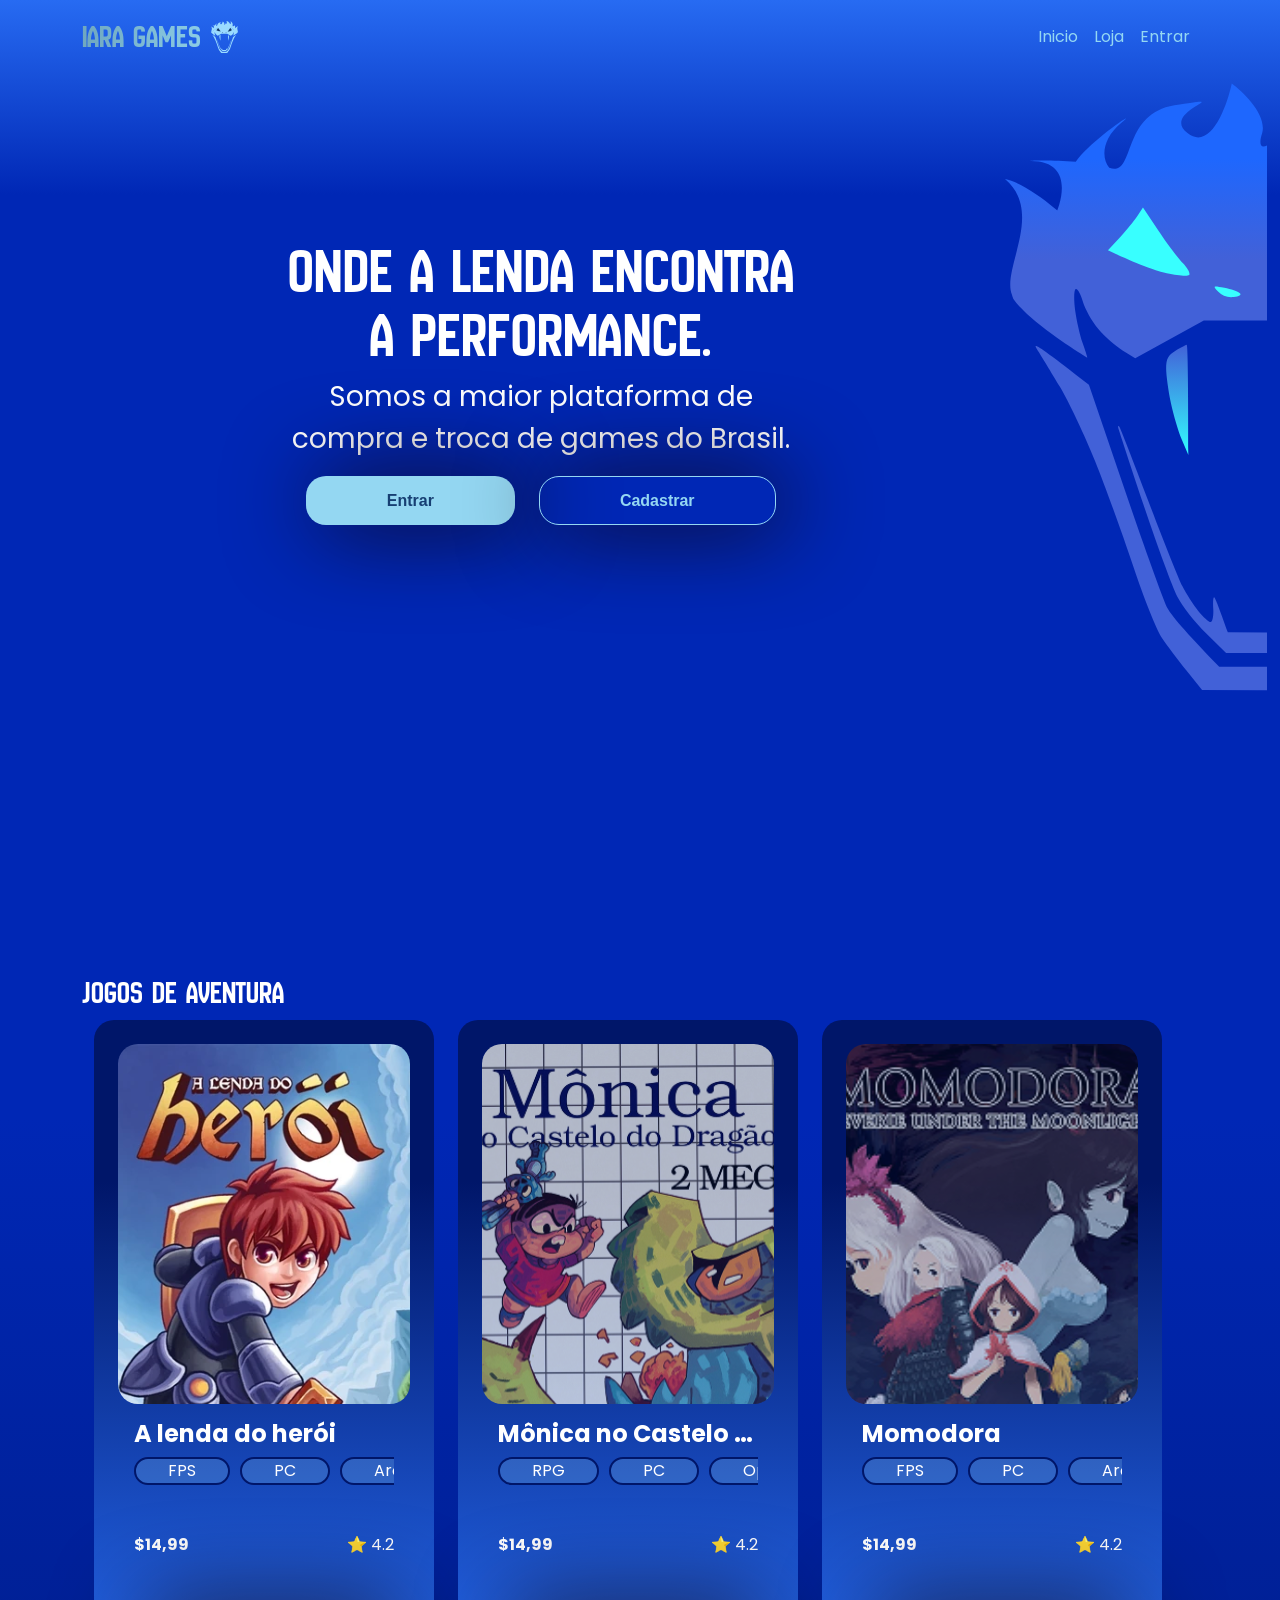
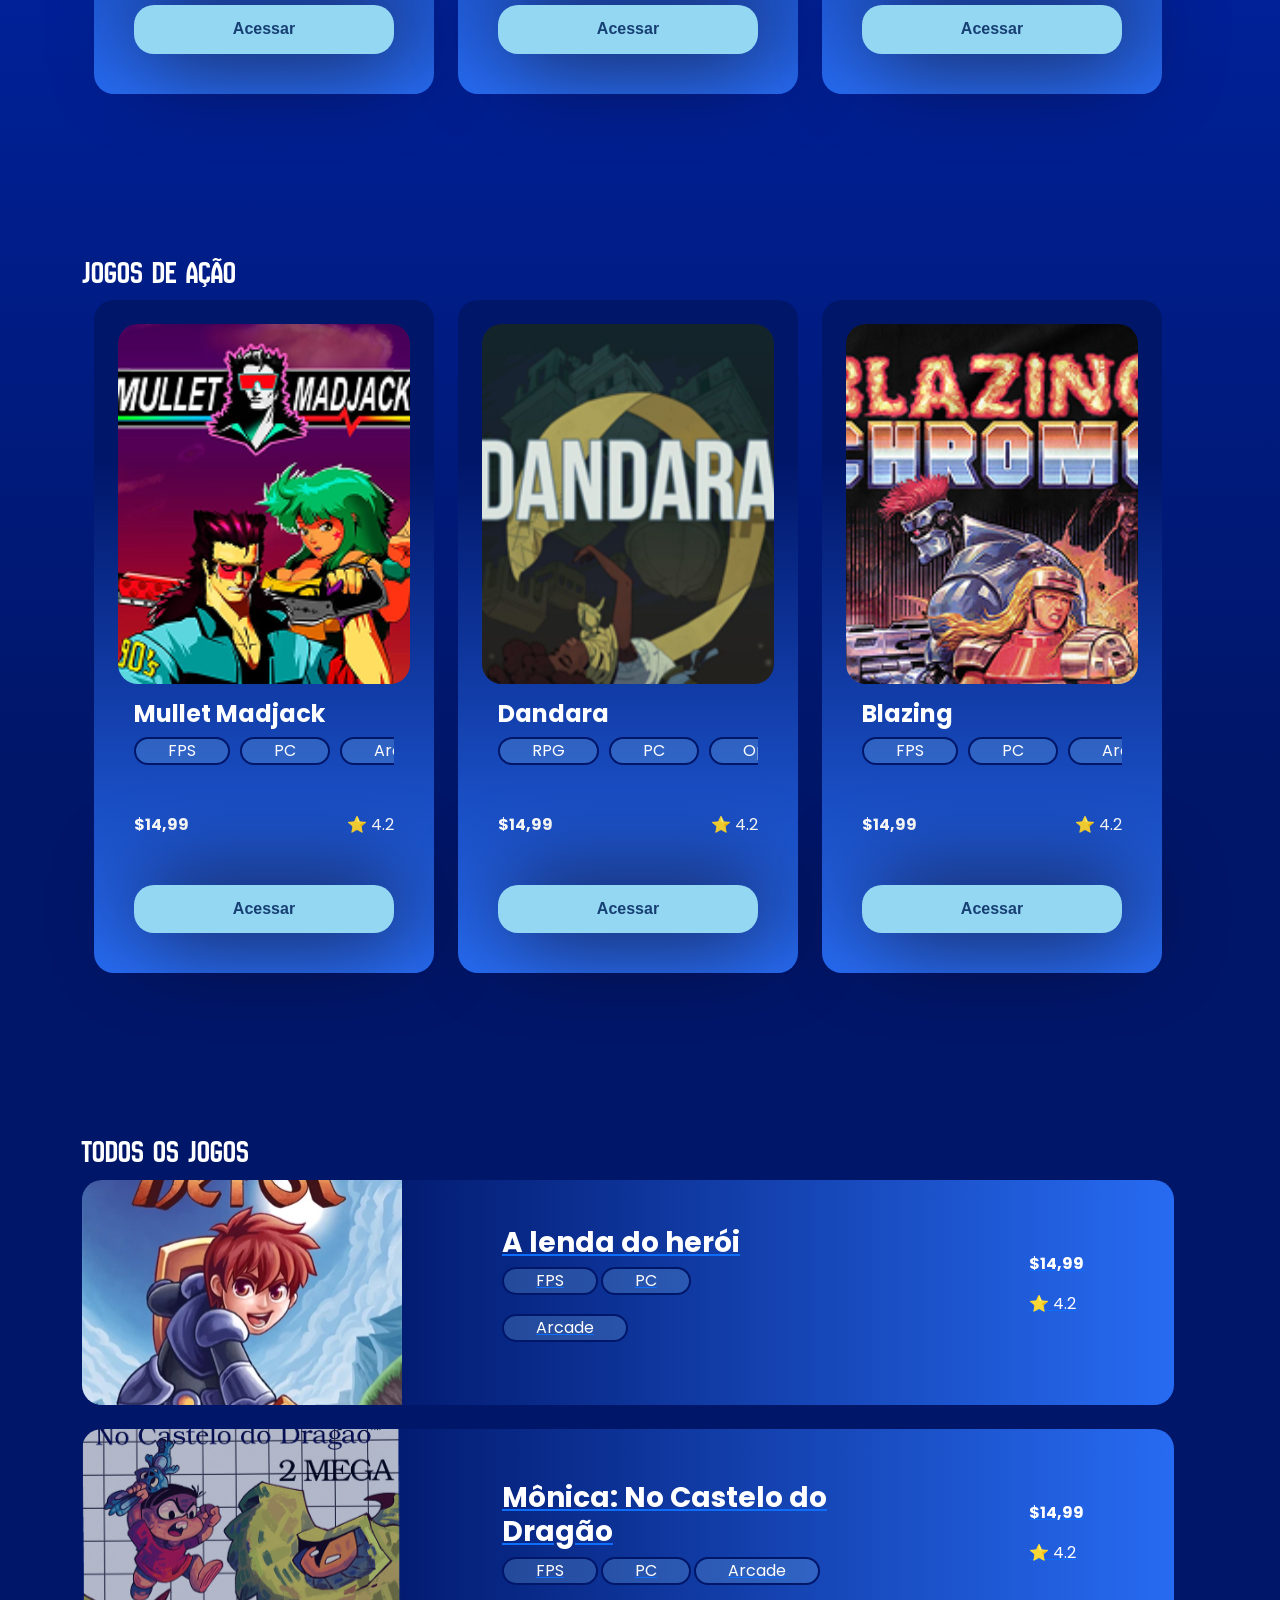
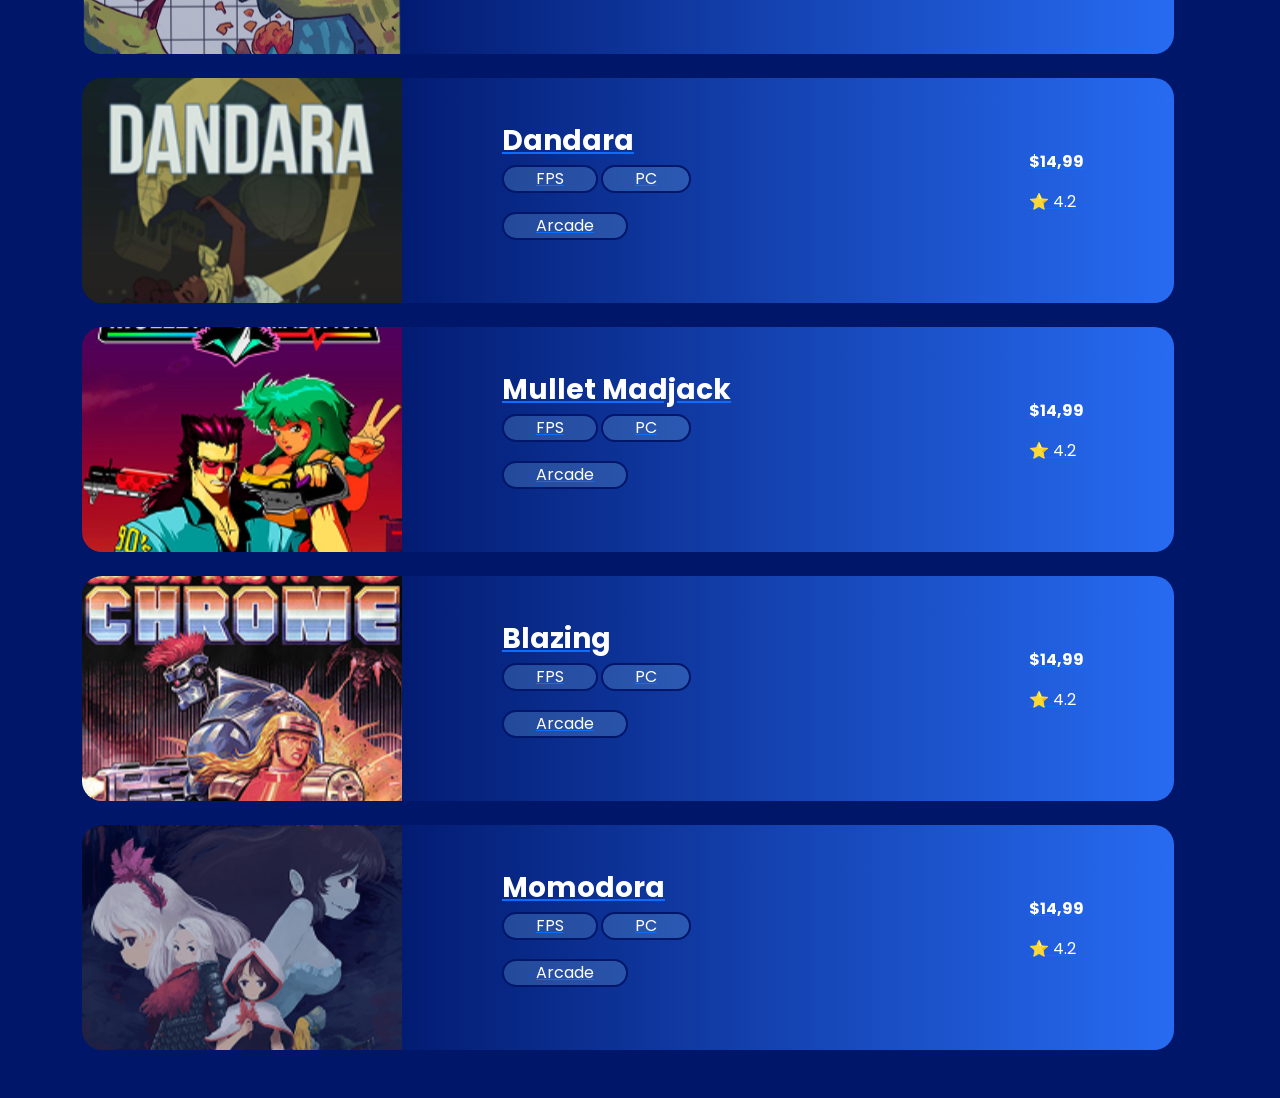
==== commit 75955329: "fase 3" ====
--- a/index.html
+++ b/index.html
@@ -9,14 +9,10 @@
     <meta name="viewport" content="width=device-width, initial-scale=1">
 
     <!-- linkando o html com o css -->
-    <link rel="stylesheet" href="../Assets/CSS/index-style.css">
-
-    <!-- fonte dos títulos -->
-    <link rel="preconnect" href="https://fonts.googleapis.com">
-    <link rel="preconnect" href="https://fonts.gstatic.com" crossorigin>
-    <link href="https://fonts.googleapis.com/css2?family=New+Amsterdam&display=swap" rel="stylesheet">
-
-    <!-- fonte dos textos -->
+    <link rel="stylesheet" href="Assets/CSS/general-style.css">
+    <link rel="stylesheet" href="Assets/CSS/index-style.css">
+
+    <!-- fonte dos títulos e textos -->
     <link rel="preconnect" href="https://fonts.googleapis.com">
     <link rel="preconnect" href="https://fonts.gstatic.com" crossorigin>
     <link
@@ -24,10 +20,9 @@
         rel="stylesheet">
 
     <!-- icone da pagina -->
-    <link rel="icon" href="../Assets/Images/favicon.ico" type="image/x-icon">
+    <link rel="icon" href="Assets/Images/favicon.ico" type="image/x-icon">
 
     <!-- linkando o bootstrap -->
-
     <link href="https://cdn.jsdelivr.net/npm/bootstrap@5.3.8/dist/css/bootstrap.min.css" rel="stylesheet"
         integrity="sha384-sRIl4kxILFvY47J16cr9ZwB07vP4J8+LH7qKQnuqkuIAvNWLzeN8tE5YBujZqJLB" crossorigin="anonymous">
 
@@ -36,506 +31,411 @@
 </head>
 
 <body>
-    <!-- cabecalho -->
-    <nav class="navbar navbar-expand-lg navbar-transparent">
-
-        <div class="container container-fluid">
-
-            <a class="navbar-brand" href="#">
-
-                <span>Iara Games</span>
-
-                <img src="../Assets/images/logo.svg" alt="Logo Iara Games">
-
-            </a>
-
-            <button class="navbar-toggler" type="button" data-bs-toggle="collapse" data-bs-target="#navbarText"
-                aria-controls="navbarText" aria-expanded="false" aria-label="Toggle navigation">
-                <span class="navbar-toggler-icon"></span>
-            </button>
-            <div class="collapse navbar-collapse" id="navbarText">
-                <ul class="navbar-nav ms-auto mb-2 mb-lg-0">
-                    <li class="nav-item">
-                        <a class="nav-link active" aria-current="page" href="#">Inicio</a>
-                    </li>
-                    <li class="nav-item">
-                        <a class="nav-link" href="#">Loja</a>
-                    </li>
-                    <li class="nav-item">
-                        <a class="nav-link" href="#">Entrar</a>
-                    </li>
-                </ul>
+    <header>
+        <!-- cabecalho -->
+        <nav class="navbar navbar-expand-lg">
+            <div class="container container-fluid">
+                <a class="navbar-brand" href="#">
+                    <span>Iara Games</span>
+                    <img src="Assets/images/logo.svg" alt="Logo Iara Games">
+                </a>
+                <div class="collapse navbar-collapse" id="navbarText">
+                    <ul class="navbar-nav ms-auto mb-lg-0">
+                        <li class="nav-item">
+                            <a class="nav-link" aria-current="page" href="#">Inicio</a>
+                        </li>
+                        <li class="nav-item">
+                            <a class="nav-link" href="#">Loja</a>
+                        </li>
+                        <li class="nav-item">
+                            <a class="nav-link" href="#">Entrar</a>
+                        </li>
+                    </ul>
+                </div>
+            </div>
+        </nav>
+        <!-- fim do cabecalho -->
+
+        <!-- hero -->
+        <div class="hero">
+            <div class="hero-container">
+                <div class="row justify-content-center text-hero-container">
+                    <div class="col-lg-7 text-center hero-content">
+                        <h1 class="hero-title">
+                            Onde a lenda encontra a performance.
+                        </h1>
+                        <p class="hero-text">
+                            Somos a maior plataforma de compra e troca de games do Brasil.
+                        </p>
+                        <div class="d-flex justify-content-center gap-4">
+                            <a href="#" class="btn button-primary">
+                                Entrar
+                            </a>
+                            <a href="Assets/pages/form.html" class="btn button-secondary">
+                                Cadastrar
+                            </a>
+                        </div>
+                    </div>
+                </div>
+                <img src="Assets/images/bg-hero.svg" alt="Logo do Iara Games">
             </div>
         </div>
-    </nav>
-    <!-- fim do cabecalho -->
-
-    <!-- hero -->
-
-    <header class="hero">
-
-        <div class="container">
-
-            <div class="row justify-content-center">
-
-                <div class="col-lg-7 text-center hero-content">
-                    <h1 class="hero-title">
-                        Onde a lenda encontra a performance.
-                    </h1>
-
-                    <p class="hero-text">
-                        Somos a maior plataforma de compra e troca de games do Brasil.
-                    </p>
-
-                    <div class="d-flex justify-content-center gap-4">
-
-                        <a href="#" class="btn btn-enter">
-                            Entrar
-                        </a>
-
-                        <a href="/Assets/pages/form.html" class="btn btn-register">
-                            Cadastrar
-                        </a>
-
+    </header>
+
+    <main>
+        <!-- jogos de aventura -->
+        <section class="store-section">
+            <div class="container">
+                <h2 class="section-title">
+                    Jogos de aventura
+                </h2>
+                <!-- LINHA -->
+                <div class="row g-4 container-sm">
+                    <!-- COLUNA 1 -->
+                    <div class="col-12 col-md-6 col-lg-4">
+                        <!-- CARD -->
+                        <div class="card game-card">
+                            <div class="bg-image-card-1"></div>
+                            <div class="card-body">
+                                <div>
+                                    <h3 class="game-title">
+                                        A lenda do herói
+                                    </h3>
+                                    <div class="game-tags">
+                                        <p class="tags">FPS</p>
+                                        <p class="tags">PC</p>
+                                        <p class="tags">Arcade</p>
+                                    </div>
+                                </div>
+                                <div class="game-info">
+                                    <p class="game-price">
+                                        $14,99
+                                    </p>
+                                    <p class="game-rating">
+                                        ⭐ 4.2
+                                    </p>
+                                </div>
+                                <a href="Assets/pages/gamespage/lenda-do-heroi.html"
+                                    class="btn button-primary access-game-btn">
+                                    Acessar
+                                </a>
+                            </div>
+                        </div>
+                    </div>
+
+                    <div class="col-12 col-md-6 col-lg-4">
+                        <div class="card game-card">
+                            <div class="bg-image-card-3"></div>
+                            <div class="card-body">
+                                <div>
+                                    <h3 class="game-title">
+                                        Mônica no Castelo do Dragão
+                                    </h3>
+                                    <div class="game-tags">
+                                        <p class="tags">RPG</p>
+                                        <p class="tags">PC</p>
+                                        <p class="tags">Open World</p>
+                                    </div>
+                                </div>
+                                <div class="game-info">
+                                    <p class="game-price">
+                                        $14,99
+                                    </p>
+                                    <p class="game-rating">
+                                        ⭐ 4.2
+                                    </p>
+                                </div>
+                                <a href="Assets/pages/gamespage/monica-game.html"
+                                    class="btn button-primary access-game-btn">
+                                    Acessar
+                                </a>
+                            </div>
+                        </div>
+                    </div>
+
+                    <div class="col-12 col-md-6 col-lg-4">
+                        <!-- CARD -->
+                        <div class="card game-card">
+                            <div class="bg-image-card-6"></div>
+                            <div class="card-body">
+                                <div>
+                                    <h3 class="game-title">
+                                        Momodora
+                                    </h3>
+                                    <div class="game-tags">
+                                        <p class="tags">FPS</p>
+                                        <p class="tags">PC</p>
+                                        <p class="tags">Arcade</p>
+                                    </div>
+                                </div>
+                                <div class="game-info">
+                                    <p class="game-price">
+                                        $14,99
+                                    </p>
+                                    <p class="game-rating">
+                                        ⭐ 4.2
+                                    </p>
+                                </div>
+                                <a href="Assets/pages/gamespage/momodora.html"
+                                    class="btn button-primary access-game-btn">
+                                    Acessar
+                                </a>
+                            </div>
+                        </div>
                     </div>
 
                 </div>
-
             </div>
-
-        </div>
-
-    </header>
-
-    <!-- jogos de aventura -->
-
-    <section class="store-section">
-
-        <div class="container">
-
-            <h2 class="section-title">
-                Jogos de aventura
-            </h2>
-
-            <!-- LINHA -->
-            <div class="row g-4">
-
-                <!-- COLUNA 1 -->
-                <div class="col-12 col-md-6 col-lg-4">
-
-                    <!-- CARD -->
-                    <div class="card game-card">
-
-                        <img src="../Assets/images/games/lenda-do-heroi-cover.svg" class="card-img-top"
-                            alt="Capa do jogo A Lenda do Herói">
-
-                        <div class="card-body">
-
-                            <h3 class="game-title">
-                                A lenda do herói
-                            </h3>
-
-                            <div class="game-tags">
-
-                                <span>FPS</span>
-                                <span>PC</span>
-                                <span>Arcade</span>
-
-                            </div>
-
-                            <div class="game-info">
-
-                                <p class="game-price">
-                                    $14,99
-                                </p>
-
-                                <p class="game-rating">
-                                    ★ 4.2
-                                </p>
-
-                            </div>
-
-                            <a href="/Assets/pages/gamespage/lenda-do-heroi copy 6.html" class="btn btn-game">
-                                Acessar
-                            </a>
-
-                        </div>
-
-                    </div>
+        </section>
+
+        <!-- jogos de ação -->
+
+        <section class="store-section">
+            <div class="container">
+                <h2 class="section-title">
+                    Jogos de ação
+                </h2>
+                <!-- LINHA -->
+                <div class="row g-4 container-sm">
+                    <div class="col-12 col-md-6 col-lg-4">
+                        <!-- CARD -->
+                        <div class="card game-card">
+                            <div class="bg-image-card-4"></div>
+                            <div class="card-body">
+                                <div>
+                                    <h3 class="game-title">
+                                        Mullet Madjack
+                                    </h3>
+                                    <div class="game-tags">
+                                        <p class="tags">FPS</p>
+                                        <p class="tags">PC</p>
+                                        <p class="tags">Arcade</p>
+                                    </div>
+                                </div>
+                                <div class="game-info">
+                                    <p class="game-price">
+                                        $14,99
+                                    </p>
+                                    <p class="game-rating">
+                                        ⭐ 4.2
+                                    </p>
+                                </div>
+                                <a href="Assets/pages/gamespage/mullet-madjack-game.html"
+                                    class="btn button-primary access-game-btn">
+                                    Acessar
+                                </a>
+                            </div>
+                        </div>
+                    </div>
+
+                    <div class="col-12 col-md-6 col-lg-4">
+                        <div class="card game-card">
+                            <div class="bg-image-card-2"></div>
+                            <div class="card-body">
+                                <div>
+                                    <h3 class="game-title">
+                                        Dandara
+                                    </h3>
+                                    <div class="game-tags">
+                                        <p class="tags">RPG</p>
+                                        <p class="tags">PC</p>
+                                        <p class="tags">Open World</p>
+                                    </div>
+                                </div>
+                                <div class="game-info">
+                                    <p class="game-price">
+                                        $14,99
+                                    </p>
+                                    <p class="game-rating">
+                                        ⭐ 4.2
+                                    </p>
+                                </div>
+                                <a href="Assets/pages/gamespage/dandara-game.html"
+                                    class="btn button-primary access-game-btn">
+                                    Acessar
+                                </a>
+                            </div>
+                        </div>
+                    </div>
+
+                    <div class="col-12 col-md-6 col-lg-4">
+                        <!-- CARD -->
+                        <div class="card game-card">
+                            <div class="bg-image-card-5"></div>
+                            <div class="card-body">
+                                <div>
+                                    <h3 class="game-title">
+                                        Blazing
+                                    </h3>
+                                    <div class="game-tags">
+                                        <p class="tags">FPS</p>
+                                        <p class="tags">PC</p>
+                                        <p class="tags">Arcade</p>
+                                    </div>
+                                </div>
+                                <div class="game-info">
+                                    <p class="game-price">
+                                        $14,99
+                                    </p>
+                                    <p class="game-rating">
+                                        ⭐ 4.2
+                                    </p>
+                                </div>
+                                <a href="Assets/pages/gamespage/blazing-game.html"
+                                    class="btn button-primary access-game-btn">
+                                    Acessar
+                                </a>
+                            </div>
+                        </div>
+                    </div>
+
 
                 </div>
-
-                <!-- COLUNA 2 -->
-                <div class="col-12 col-md-6 col-lg-4">
-
-                    <div class="card game-card">
-
-                        <img src="../Assets/images/games/dandara-game-cover.svg" class="card-img-top"
-                            alt="Capa do jogo dandara">
-
-                        <div class="card-body">
-
-                            <h3 class="game-title">
-                                Dandara
-
-
-                            </h3>
-
-                            <div class="game-tags">
-
-                                <span>RPG</span>
-                                <span>PC</span>
-                                <span>Open World</span>
-
-                            </div>
-
-                            <div class="game-info">
-
-                                <p class="game-price">
-                                    $29,99
-                                </p>
-
-                                <p class="game-rating">
-                                    ★ 4.8
-                                </p>
-
-                            </div>
-
-                            <a href="/Assets/pages/gamespage/dandara-game.html" class="btn btn-game">
-                                Acessar
-                            </a>
-
-                        </div>
-
-                    </div>
-
+            </div>
+        </section>
+
+
+        <section class="games-list-section mb-5">
+            <div class="container">
+                <h2 class="section-title">
+                    Todos os jogos
+                </h2>
+                <!-- LISTA HORIZONTAL -->
+                <div class="row g-4 container-sm">
+                    <!-- ITEM -->
+                    <a href="Assets/pages/gamespage/lenda-do-heroi.html" class="horizontal-game-card">
+                        <div class="container-image"><img src="Assets/images/games/lenda-do-heroi-cover.svg"
+                                alt="Capa do jogo A lenda do herói"></div>
+                        <div class="horizontal-game-info">
+                            <div>
+                                <h3>A lenda do herói</h3>
+                                <div class="game-tags-horizontal">
+                                    <p class="tags">FPS</p>
+                                    <p class="tags">PC</p>
+                                    <p class="tags">Arcade</p>
+                                </div>
+                            </div>
+                            <div>
+                                <p class="game-price">$14,99</p>
+                                <p class="game-rating">
+                                    ⭐ 4.2
+                                </p>
+                            </div>
+                        </div>
+                    </a>
+
+                    <a href="Assets/pages/gamespage/monica-game.html" class="horizontal-game-card">
+                        <div class="container-image"><img src="Assets/images/games/monica-game-cover.svg"
+                                alt="Capa do jogo Mônica no Castelo do Dragão">
+                        </div>
+                        <div class="horizontal-game-info">
+                            <div>
+                                <h3>Mônica: No Castelo do Dragão</h3>
+                                <div class="game-tags-horizontal">
+                                    <p class="tags">FPS</p>
+                                    <p class="tags">PC</p>
+                                    <p class="tags">Arcade</p>
+                                </div>
+                            </div>
+                            <div>
+                                <p class="game-price">$14,99</p>
+                                <p class="game-rating">
+                                    ⭐ 4.2
+                                </p>
+                            </div>
+                        </div>
+                    </a>
+
+                    <a href="Assets/pages/gamespage/dandara-game.html" class="horizontal-game-card">
+                        <div class="container-image"><img src="Assets/images/games/dandara-game-cover.svg"
+                                alt="Capa do jogo dandara">
+                        </div>
+                        <div class="horizontal-game-info">
+                            <div>
+                                <h3>Dandara</h3>
+                                <div class="game-tags-horizontal">
+                                    <p class="tags">FPS</p>
+                                    <p class="tags">PC</p>
+                                    <p class="tags">Arcade</p>
+                                </div>
+                            </div>
+                            <div>
+                                <p class="game-price">$14,99</p>
+                                <p class="game-rating">
+                                    ⭐ 4.2
+                                </p>
+                            </div>
+                        </div>
+                    </a>
+
+                    <a href="Assets/pages/gamespage/mullet-madjack-game.html" class="horizontal-game-card">
+                        <div class="container-image"><img src="Assets/images/games/mullet-madjack-game-cover.svg"
+                                alt="Capa do jogo Mullet Madjack">
+                        </div>
+                        <div class="horizontal-game-info">
+                            <div>
+                                <h3>Mullet Madjack</h3>
+                                <div class="game-tags-horizontal">
+                                    <p class="tags">FPS</p>
+                                    <p class="tags">PC</p>
+                                    <p class="tags">Arcade</p>
+                                </div>
+                            </div>
+                            <div>
+                                <p class="game-price">$14,99</p>
+                                <p class="game-rating">
+                                    ⭐ 4.2
+                                </p>
+                            </div>
+                        </div>
+                    </a>
+
+                    <a href="Assets/pages/gamespage/blazing-game.html" class="horizontal-game-card">
+                        <div class="container-image"><img src="Assets/images/games/blazing-game-cover.svg"
+                                alt="Capa do jogo Blazing">
+                        </div>
+                        <div class="horizontal-game-info">
+                            <div>
+                                <h3>Blazing</h3>
+                                <div class="game-tags-horizontal">
+                                    <p class="tags">FPS</p>
+                                    <p class="tags">PC</p>
+                                    <p class="tags">Arcade</p>
+                                </div>
+                            </div>
+                            <div>
+                                <p class="game-price">$14,99</p>
+                                <p class="game-rating">
+                                    ⭐ 4.2
+                                </p>
+                            </div>
+                        </div>
+                    </a>
+
+                    <a href="Assets/pages/gamespage/momodora.html" class="horizontal-game-card">
+                        <div class="container-image"><img src="Assets/images/games/momodora-game-cover.svg"
+                                alt="Capa do jogo Momodora">
+                        </div>
+                        <div class="horizontal-game-info">
+                            <div>
+                                <h3>Momodora</h3>
+                                <div class="game-tags-horizontal">
+                                    <p class="tags">FPS</p>
+                                    <p class="tags">PC</p>
+                                    <p class="tags">Arcade</p>
+                                </div>
+                            </div>
+                            <div>
+                                <p class="game-price">$14,99</p>
+                                <p class="game-rating">
+                                    ⭐ 4.2
+                                </p>
+                            </div>
+                        </div>
+                    </a>
                 </div>
-
-                <!-- COLUNA 3 -->
-                <div class="col-12 col-md-6 col-lg-4">
-
-                    <div class="card game-card">
-
-                        <img src="../Assets/images/games/monica-game-cover.svg" class="card-img-top"
-                            alt="Capa do jogo monica no castelo do dragão">
-
-                        <div class="card-body">
-
-                            <h3 class="game-title">
-                                Mônica no Castelo do Dragão
-                            </h3>
-
-                            <div class="game-tags">
-
-                                <span>RPG</span>
-                                <span>PC</span>
-                                <span>Open World</span>
-
-                            </div>
-
-                            <div class="game-info">
-
-                                <p class="game-price">
-                                    $29,99
-                                </p>
-
-                                <p class="game-rating">
-                                    ★ 4.8
-                                </p>
-
-                            </div>
-
-                            <a href="/Assets/pages/gamespage/monica-game.html" class="btn btn-game">
-                                Acessar
-                            </a>
-
-                        </div>
-
-                    </div>
-
-                </div>
-
-            </div>
-
-        </div>
-
-    </section>
-
-    <!-- jogos de ação -->
-
-    <section class="store-section">
-
-        <div class="container">
-
-            <h2 class="section-title">
-                Jogos de ação
-            </h2>
-
-            <!-- LINHA -->
-            <div class="row g-4">
-
-                <!-- COLUNA 1 -->
-                <div class="col-12 col-md-6 col-lg-4">
-
-                    <!-- CARD -->
-                    <div class="card game-card">
-
-                        <img src="../Assets/images/games/mullet-madjack-game-cover.svg" class="card-img-top"
-                            alt="Capa do jogo mullet madjack">
-
-                        <div class="card-body">
-
-                            <h3 class="game-title">
-                                Mullet Madjack
-                            </h3>
-
-                            <div class="game-tags">
-
-                                <span>FPS</span>
-                                <span>PC</span>
-                                <span>Arcade</span>
-
-                            </div>
-
-                            <div class="game-info">
-
-                                <p class="game-price">
-                                    $14,99
-                                </p>
-
-                                <p class="game-rating">
-                                    ★ 4.2
-                                </p>
-
-                            </div>
-
-                            <a href="/Assets/pages/gamespage/mullet-madjack-game.html" class="btn btn-game">
-                                Acessar
-                            </a>
-
-                        </div>
-
-                    </div>
-
-                </div>
-
-                <!-- COLUNA 2 -->
-                <div class="col-12 col-md-6 col-lg-4">
-
-                    <div class="card game-card">
-
-                        <img src="../Assets/images/games/blazing-game-cover.svg" class="card-img-top"
-                            alt="Capa do jogo Blaziing game">
-
-                        <div class="card-body">
-
-                            <h3 class="game-title">
-                                Blazzing
-                            </h3>
-
-                            <div class="game-tags">
-
-                                <span>RPG</span>
-                                <span>PC</span>
-                                <span>Open World</span>
-
-                            </div>
-
-                            <div class="game-info">
-
-                                <p class="game-price">
-                                    $29,99
-                                </p>
-
-                                <p class="game-rating">
-                                    ★ 4.8
-                                </p>
-
-                            </div>
-
-                            <a href="/Assets/pages/gamespage/blazing-game.html" class="btn btn-game">
-                                Acessar
-                            </a>
-
-                        </div>
-
-                    </div>
-
-                </div>
-
-                <!-- COLUNA 3 -->
-                <div class="col-12 col-md-6 col-lg-4">
-
-                    <div class="card game-card">
-
-                        <img src="../Assets/images/games/momodora-game-cover.svg" class="card-img-top"
-                            alt="Capa do jogo momodora">
-
-                        <div class="card-body">
-
-                            <h3 class="game-title">
-                                Momodora
-                            </h3>
-
-                            <div class="game-tags">
-
-                                <span>RPG</span>
-                                <span>PC</span>
-                                <span>Open World</span>
-
-                            </div>
-
-                            <div class="game-info">
-
-                                <p class="game-price">
-                                    $29,99
-                                </p>
-
-                                <p class="game-rating">
-                                    ★ 4.8
-                                </p>
-
-                            </div>
-
-                            <a href="/Assets/pages/gamespage/momodora.html" class="btn btn-game">
-                                Acessar
-                            </a>
-
-                        </div>
-
-                    </div>
-
-                </div>
-
-
-            </div>
-
-        </div>
-
-    </section>
-
-    <section class="games-list-section">
-
-        <div class="container">
-
-            <h2 class="section-title">
-                Todos os jogos
-            </h2>
-
-            <!-- LISTA HORIZONTAL -->
-            <div class="games-horizontal-list">
-
-                <!-- ITEM -->
-                <div class="horizontal-game-card">
-
-                    <img src="../Assets/images/games/lenda-do-heroi-cover.svg" alt="Capa do jogo A lenda do héroi">
-
-                    <div class="horizontal-game-info">
-
-                        <h3>A lenda do herói</h3>
-
-                        <p>RPG • PC</p>
-
-                        <span>$14,99</span>
-
-                    </div>
-
-                </div>
-
-                <!-- ITEM -->
-                <div class="horizontal-game-card">
-
-                    <img src="../Assets/images/games/dandara-game-cover.svg" alt="Capa do jogo dandara">
-
-                    <div class="horizontal-game-info">
-
-                        <h3>Dandara</h3>
-
-                        <p>Open World • PC</p>
-
-                        <span>$29,99</span>
-
-                    </div>
-
-
-                </div>
-
-                
-                    <!-- ITEM -->
-                    <div class="horizontal-game-card">
-
-                        <img src="../Assets/images/games/monica-game-cover.svg" alt="Capa do jogo monica no castelo do dragão">
-
-                        <div class="horizontal-game-info">
-
-                            <h3>Mônica no castelo do Dragão</h3>
-
-                            <p>Open World • PC</p>
-
-                            <span>$29,99</span>
-
-                        </div>
-
-
-                    </div>
-
-                    <!-- ITEM -->
-                    <div class="horizontal-game-card">
-
-                        <img src="../Assets/images/games/momodora-game-cover.svg" alt="Capa do jogo momodora">
-
-                        <div class="horizontal-game-info">
-
-                            <h3>Momodora</h3>
-
-                            <p>Open World • PC</p>
-
-                            <span>$29,99</span>
-
-                        </div>
-
-
-                    </div>
-
-                    <!-- ITEM -->
-                    <div class="horizontal-game-card">
-
-                        <img src="../Assets/images/games/mullet-madjack-game-cover.svg" alt="Capa do jogo mullet madjack">
-
-                        <div class="horizontal-game-info">
-
-                            <h3>Mônica no castelo do Dragão</h3>
-
-                            <p>Open World • PC</p>
-
-                            <span>$29,99</span>
-
-                        </div>
-
-
-                    </div>
-
-                    <div class="horizontal-game-card">
-
-                        <img src="../Assets/images/games/blazing-game-cover.svg" alt="Capa do jogo blazin">
-
-                        <div class="horizontal-game-info">
-
-                            <h3>Blazing</h3>
-
-                            <p>Open World • PC</p>
-
-                            <span>$29,99</span>
-
-                        </div>
-
-
-                    </div>
-            </div>
-
-    </section>
-
-
+        </section>
+    </main>
 
 </body>
 
--- a/Assets/CSS/general-style.css
+++ b/Assets/CSS/general-style.css
@@ -0,0 +1,79 @@
+:root {
+    --azul-claro: #94d7f2;
+    --azul-claro-hover: #70a8bf;
+    --roxo: #4160d8;
+    --azul-escuro: #276bf2;
+    --azul-escuro-hover: #173f73;
+    --background: #001669;
+
+}
+
+* {
+    margin: 0;
+    padding: 0;
+    box-sizing: border-box;
+    font-family: 'Poppins', sans-serif;
+}
+
+.navbar-brand {
+    display: flex;
+    align-items: center;
+    gap: 10px;
+    font-size: 2rem !important;
+    background: linear-gradient(90deg,
+            var(--azul-claro-hover),
+            var(--azul-claro));
+    background-clip: text;
+    -webkit-background-clip: text;
+    -webkit-text-fill-color: transparent;
+}
+
+.navbar-brand>span {
+    font-family: "New Amsterdam", sans-serif !important;
+}
+
+.nav-link {
+    color: var(--azul-claro) !important;
+}
+
+.navbar .nav-link:hover {
+    color: white !important;
+}
+
+.btn {
+    border-radius: 20px !important;
+    transition: 0.3s;
+    box-shadow: 10px 1px 90px #120000e6;
+    display: flex !important;
+    align-items: center;
+    justify-content: center;
+    text-align: center;
+    padding: .7rem 5rem !important;
+    font-weight: 600 !important;
+}
+
+.button-primary {
+    background-color: var(--azul-claro) !important;
+    color: var(--azul-escuro-hover) !important;
+
+}
+
+.btn:hover {
+    color: white !important;
+    background-color: var(--azul-claro-hover) !important;
+}
+
+.button-secondary {
+    color: var(--azul-claro) !important;
+    background-color: transparent !important;
+    border: 1px solid var(--azul-claro) !important;
+}
+
+.tags {
+    background-color: rgba(148, 215, 242, 0.2);
+    border: 2px solid var(--background);
+    border-radius: 20px;
+    padding-inline: 2rem;
+    color: white;
+    white-space: nowrap;
+}
--- a/Assets/CSS/index-style.css
+++ b/Assets/CSS/index-style.css
@@ -1,48 +1,14 @@
-.navbar-transparent {
-    font-family: 'poppins', sans-serif;
-    font-size: 0, 75rem;
-    background-color: transparent;
-}
-
-.nav-link {
-    color: white !important;
-}
-
-.navbar .nav-link:hover {
-    color: #94d7f2 !important;
-}
-
-.navbar .nav-link.active {
-    color: #94d7f2 !important;
-}
-
-.navbar-brand {
-
-    display: flex;
-    align-items: center;
-    gap: 10px;
-    font-family: 'new amsterdam', sans-serif;
-    font-size: 2rem !important;
-    background: linear-gradient(90deg,
-            #70A8BF,
-            #9ADBFF);
-    background-clip: text;
-    -webkit-background-clip: text;
-    color: transparent;
-    -webkit-text-fill-color: transparent;
-
+header {
+    background: linear-gradient(to bottom, var(--azul-escuro),
+            #0027B5 20%);
 }
 
 html,
 body {
-    font-family: 'poppins', sans-serif;
-
-
-    background: linear-gradient(180deg,
-            #0029C0 0%,
-            #01197b 100%);
-}
-
+    background: linear-gradient(to bottom,
+            #0027B5 26%,
+            var(--background) 55%);
+}
 
 
 .hero-title {
@@ -51,359 +17,185 @@
     color: white;
     line-height: 1;
     text-transform: uppercase;
-    margin-bottom: 30px;
 
 }
 
 .hero-text {
-    font-family: poppins, sans-serif;
     font-size: 1.75rem;
     color: white;
-    margin-bottom: 40px;
 }
 
 .hero {
-
     min-height: 100vh;
-
-    position: relative;
-
+}
+
+.hero-container {
+    display: grid;
+    grid-template-columns: auto 1fr auto;
+    align-items: center;
+    width: 99vw !important;
+    max-width: 100vw !important;
+}
+
+.text-hero-container {
+    grid-column: 2;
+    justify-self: end;
+}
+
+main {
+    display: flex;
+    flex-direction: column;
+    gap: 10rem;
+}
+
+
+.game-card {
+    background: linear-gradient(to bottom, var(--background) 24%, var(--azul-escuro) 100%);
+    border: none !important;
+    border-radius: 20px !important;
+    padding: 1.5rem;
+}
+
+.bg-image-card-1 {
+    background: url('../images/games/lenda-do-heroi-cover.svg') top center no-repeat !important;
+    height: 40vh;
+    border-radius: 20px;
+}
+
+.bg-image-card-2 {
+    background: url('../images/games/dandara-game-cover.svg') no-repeat top center !important;
+    height: 40vh;
+    border-radius: 20px;
+}
+
+.bg-image-card-3 {
+    background: url('../images/games/monica-game-cover.svg') no-repeat top center !important;
+    height: 40vh;
+    border-radius: 20px;
+}
+
+.bg-image-card-4 {
+    background: url('../images/games/mullet-madjack-game-cover.svg') no-repeat top center !important;
+    height: 40vh;
+    border-radius: 20px;
+}
+
+.bg-image-card-5 {
+    background: url('../images/games/blazing-game-cover.svg') no-repeat top center !important;
+    height: 40vh;
+    border-radius: 20px;
+}
+
+.bg-image-card-6 {
+    background: url('../images/games/momodora-game-cover.svg') no-repeat top center !important;
+    height: 40vh;
+    border-radius: 20px;
+}
+
+.card-body {
+    display: flex;
+    flex-direction: column;
+    gap: 2rem !important;
+}
+
+.game-title {
+    color: white;
+    font-family: 'Poppins', sans-serif;
+    font-size: 1.5rem;
+    font-weight: bold;
+    white-space: nowrap;
     overflow: hidden;
-
-    display: flex;
-
+    text-overflow: ellipsis;
+}
+
+.game-tags {
+    display: flex;
+    gap: 10px;
+    overflow-y: auto;
+    scrollbar-width: none;
+}
+
+.game-tags::-webkit-scrollbar {
+    display: none;
+}
+
+.game-info {
+    color: rgb(255, 255, 255);
+    display: flex;
+    justify-content: space-between;
+}
+
+.game-price {
+    font-weight: bold;
+}
+
+.access-game-btn {
+    width: 100% !important;
+}
+
+.section-title {
+    color: white;
+    font-family: 'new amsterdam', sans-serif;
+}
+
+.horizontal-game-card {
+    display: flex;
     align-items: center;
-
-}
-
-.hero::before {
-
-    content: "";
-
-    position: absolute;
-
-    top: 45%;
-
-    right: -175px;
-
-    transform: translateY(-50%);
-
-    width: 600px;
-
-    height: 600px;
-
-    background-image: url("../images/bg-hero.svg");
-
-    background-repeat: no-repeat;
-
-    background-position: center;
-
-    background-size: contain;
-
-    z-index: 1;
-}
-
-.hero-content {
-
-    position: relative;
-
-    z-index: 2;
-}
-
-.btn.btn-enter {
-
-    background: transparent;
-
-    border: 3px solid #94d7f2;
-
-    color: white;
-
-    padding: 16px 55px;
-
-    border-radius: 20px;
-
-    font-weight: 600;
+    gap: 20px;
+
+    background-image: linear-gradient(to right, var(--background) 24%, var(--azul-escuro) 100%);
+
+    border-radius: 20px;
 
     transition: 0.3s;
 
-    box-shadow: 10px 1px 90px #120000e6;
-}
-
-.btn.btn-enter:hover {
-
-    background: linear-gradient(90deg,
-            #8de0ff,
-            #6ec6ff);
-
-    color: #0b2bd7;
-
+    padding: 0 !important;
+}
+
+.horizontal-game-card:hover {
+    cursor: pointer;
     transform: translateY(-3px);
 
-    border-color: transparent;
-}
-
-.btn.btn-register {
-
-    background: transparent;
-
-    border: 3px solid #94d7f2;
-
-    color: white;
-
-    padding: 16px 55px;
-
-    border-radius: 20px;
-
-    font-weight: 600;
-
-    transition: 0.3s;
-
-    box-shadow: 10px 1px 90px #120000e6;
-
-}
-
-.btn.btn-register:hover {
-
-    background: #94d7f2;
-
-    color: #0b2bd7;
-
-    transform: translateY(-3px);
-}
-
-.game-card {
-
-    background: linear-gradient(180deg,
-            #01197b 0%,
-            #0029C0 100%);
-
-    border: none;
-
-    border-radius: 30px !important;
-
-    padding: 25px;
-
-    color: white;
-}
-
-.game-card img {
-
-    min-height: 50px;
-    max-width: 100%;
-
-    border-radius: 20px;
-
-    height: 500px;
-
+}
+
+.container-image {
+    width: 25vw;
+    height: 25vh;
+}
+
+.horizontal-game-card img {
+    width: 100%;
+    border-radius: 20px 0 0 20px;
     object-fit: cover;
-}
-
-.game-title {
-
-    min-height: 60px;
-    color: white;
-
-    font-family: poppins, sans-serif;
-    font-size: 1.5rem;
-
-    margin-top: 15px;
-
+    height: 100%;
+    object-position: 50% 30%;
+}
+
+.horizontal-game-info {
+    color: white;
+    display: flex;
+    justify-content: space-between;
+    align-items: center;
+    width: 58vw;
+    padding-inline: 5rem;
+}
+
+.horizontal-game-info h3 {
     font-weight: bold;
-}
-
-.game-tags {
-
-    color: white;
-
-    display: flex;
-
-    gap: 10px;
-
-    margin: 15px 0;
-}
-
-.game-tags span {
-    font-family: poppins, sans-serif;
-    
-    border: 2px solid #000000;
-
-    background-color: #091217; 
-
-    border-radius: 20px;
-
-    padding: 4px 12px;
-
-    font-size: 0.8rem;
-}
-
-.game-info {
-
-    color: rgb(255, 255, 255);
-
-    display: flex;
-
-    justify-content: space-between;
-
-    margin: 20px 0;
-}
-
-.btn-game {
-
-    width: 100%;
-
-    border-radius: 30px !important;
-    box-shadow: 10px 1px 90px #120000e6;
-
-    background: linear-gradient(90deg,
-            #8de0ff,
-            #6ec6ff);
-
-    color: #0b2bd7;
-
-    font-weight: bold;
-}
-
-.btn-game:hover {
-
-    transform: translateY(-3px);
-
-    transition: 0.3s;
-}
-
-.store-section {
-
-    min-height: 100vh;
-
-    padding: 80px 0;
-}
-
-.section-title {
-
-    color: white;
-
-    margin-bottom: 40px;
-
-    font-family: 'new amsterdam', sans-serif;
-}
-
-.games-list-section {
-
-    padding: 100px 0;
-}
-
-.games-horizontal-list {
-
-    display: flex;
-
-    flex-direction: column;
-
-    gap: 20px;
-}
-
-.horizontal-game-card {
-
-    display: flex;
-
-    align-items: center;
-
-    gap: 20px;
-
-    background: rgba(255, 255, 255, 0.05);
-
-    border: 1px solid rgba(255, 255, 255, 0.08);
-
-    border-radius: 20px;
-
-    padding: 20px;
-
-    transition: 0.3s;
-}
-
-.horizontal-game-card:hover {
-
-    transform: translateY(-3px);
-
-    background: rgba(255, 255, 255, 0.08);
-}
-
-
-.horizontal-game-card img {
-
-    width: 140px;
-
-    border-radius: 12px;
-
-    object-fit: cover;
-}
-
-.horizontal-game-info{
-
-    color: white;
-
-    margin-bottom: 10px;
-}
-
-
-.game-page{
-
-    min-height: 100vh;
-
-    display: flex;
-
-    align-items: center;
-
-    background:
-        url("/Assets/images/banners/lenda-do-heroi.png") no-repeat;
-
-    background-size: cover;
-
-    background-position: center;
-}
-
-.game-banner{
-
-    border-radius: 30px;
-
-    box-shadow: 0 0 30px rgba(0,0,0,0.3);
-}
-
-.game-page-title{
-
-    color: white;
-
-    font-size: 4rem;
-
-    font-family: 'Anton', sans-serif;
-
-    margin-bottom: 20px;
-}
-
-.favorite-btn{
-
-    width: 70px;
-
-    height: 70px;
-
-    border-radius: 20px;
-
-    border: 2px solid #7dd3fc;
-
-    background: transparent;
-
-    color: white;
-}
-
-.buy-btn{
-
-    flex: 1;
-
-    border-radius: 20px;
-
-    background: #8de0ff;
-
-    color: #0b2bd7;
-
-    font-weight: bold;
-
-    height: 70px;
+    max-width: 80%;
+    display: flex;
+    flex-wrap: wrap;
+}
+
+.game-tags-horizontal {
+    max-width: 80%;
+    display: flex;
+    flex-wrap: wrap;
+    gap: 3px;
+}
+
+@media (max-width: 1024px) {
+    .horizontal-game-info {
+        padding-inline: 2rem;
+    }
 }
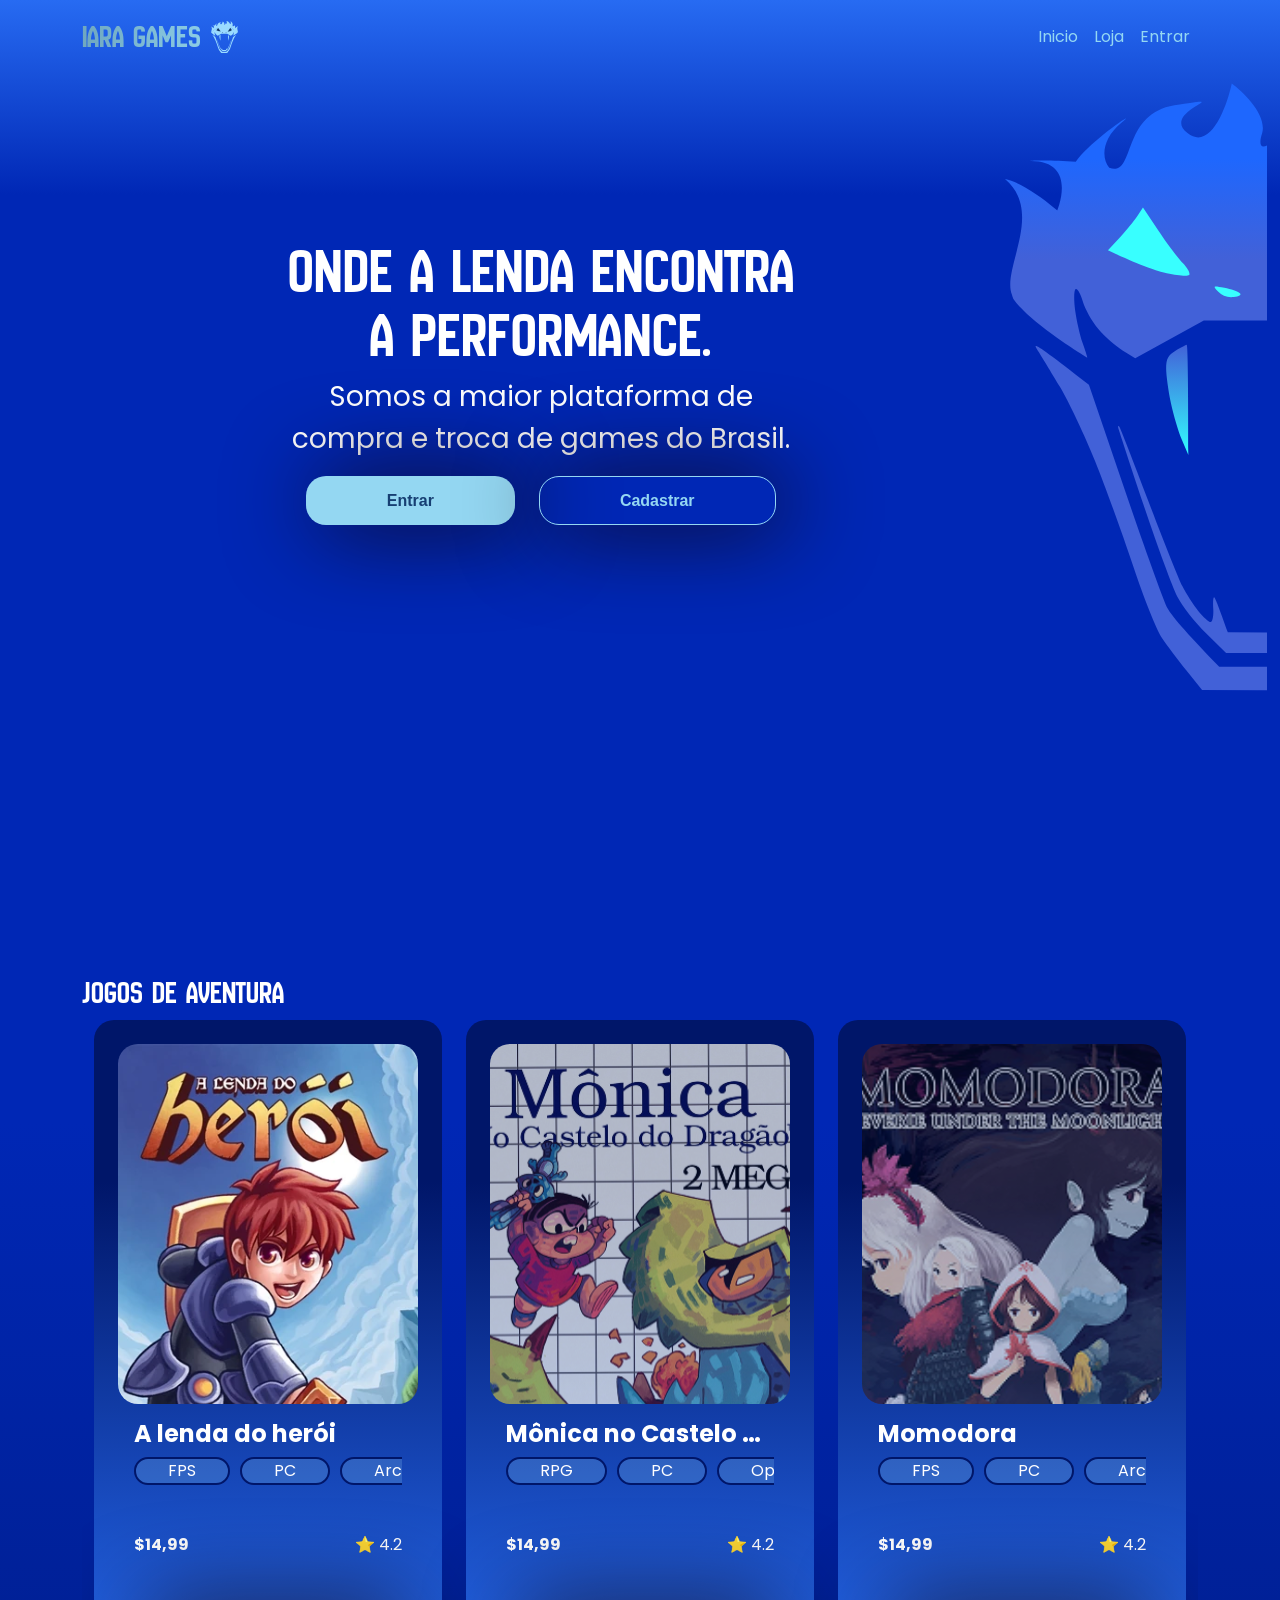
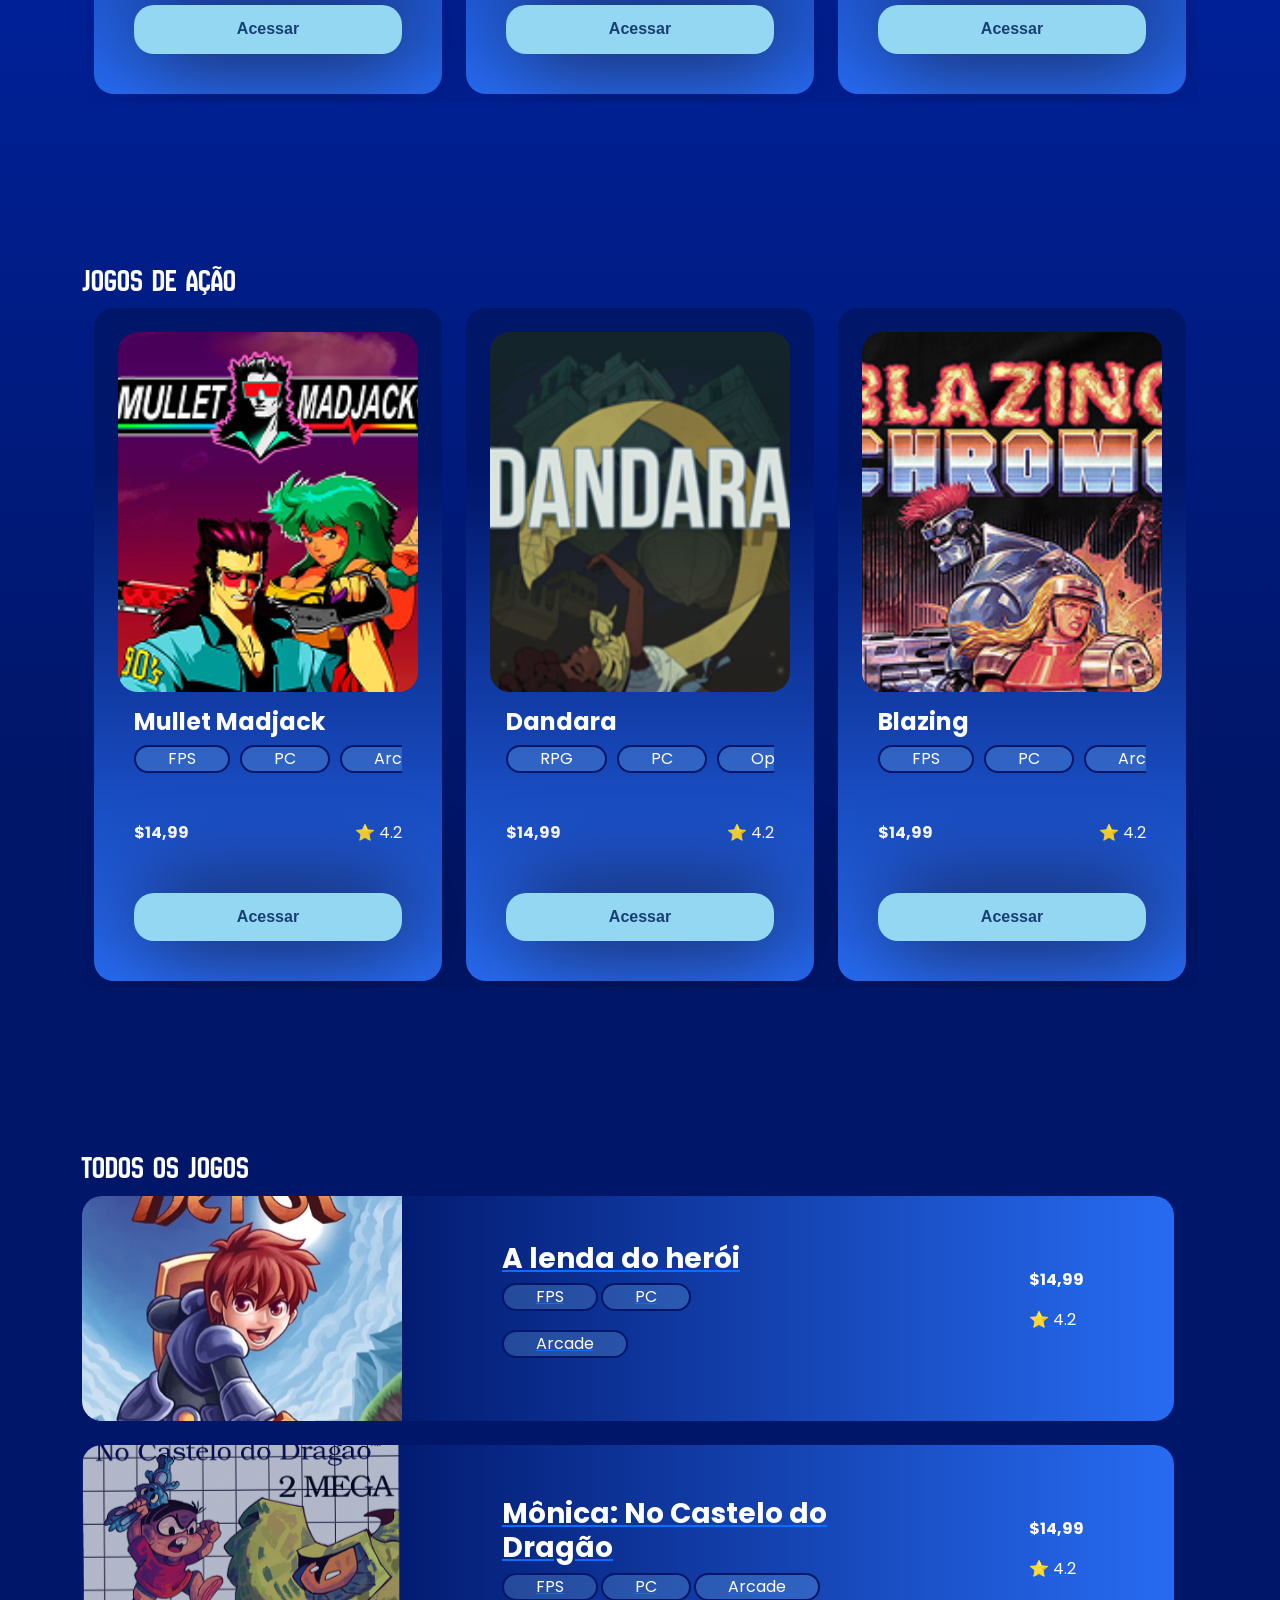
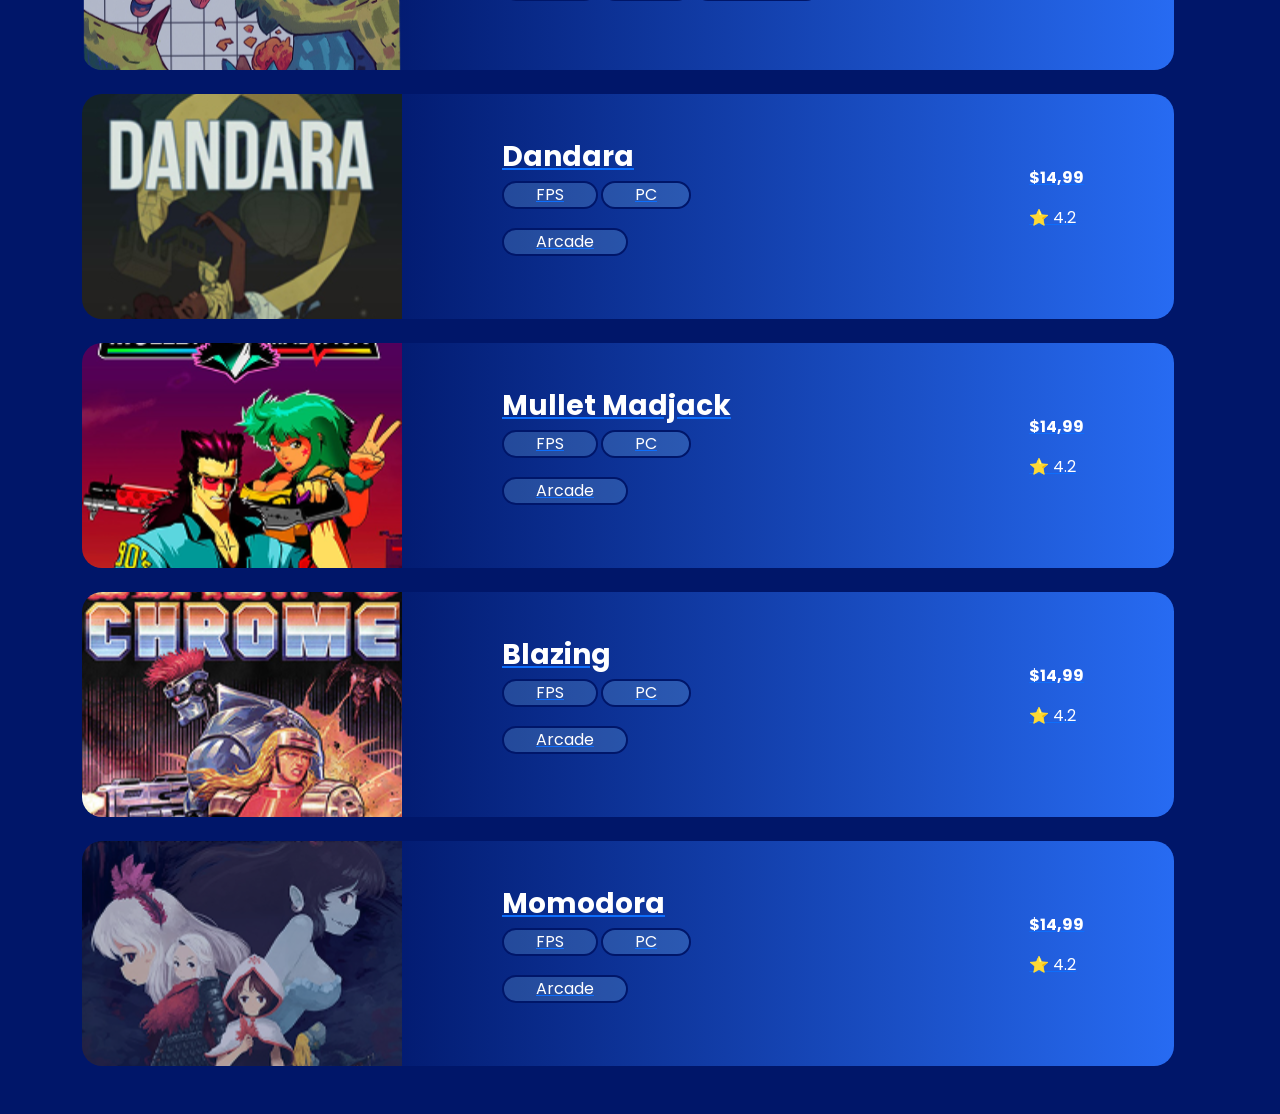
==== commit fff250a1: "fase 3" ====
--- a/index.html
+++ b/index.html
@@ -90,100 +90,103 @@
                     Jogos de aventura
                 </h2>
                 <!-- LINHA -->
-                <div class="row g-4 container-sm">
-                    <!-- COLUNA 1 -->
-                    <div class="col-12 col-md-6 col-lg-4">
-                        <!-- CARD -->
-                        <div class="card game-card">
-                            <div class="bg-image-card-1"></div>
-                            <div class="card-body">
-                                <div>
-                                    <h3 class="game-title">
-                                        A lenda do herói
-                                    </h3>
-                                    <div class="game-tags">
-                                        <p class="tags">FPS</p>
-                                        <p class="tags">PC</p>
-                                        <p class="tags">Arcade</p>
-                                    </div>
-                                </div>
-                                <div class="game-info">
-                                    <p class="game-price">
-                                        $14,99
-                                    </p>
-                                    <p class="game-rating">
-                                        ⭐ 4.2
-                                    </p>
-                                </div>
-                                <a href="Assets/pages/gamespage/lenda-do-heroi.html"
-                                    class="btn button-primary access-game-btn">
-                                    Acessar
-                                </a>
-                            </div>
-                        </div>
+                <div class="container-sm">
+                    <div class="row flex-nowrap overflow-auto g-4 pb-2 games-row">
+
+                        <!-- CARD 1 -->
+                        <div class="col-10 col-sm-8 col-md-5 col-lg-4 flex-shrink-0">
+                            <div class="card game-card">
+                                <div class="bg-image-card-1"></div>
+
+                                <div class="card-body">
+                                    <div>
+                                        <h3 class="game-title">
+                                            A lenda do herói
+                                        </h3>
+
+                                        <div class="game-tags">
+                                            <p class="tags">FPS</p>
+                                            <p class="tags">PC</p>
+                                            <p class="tags">Arcade</p>
+                                        </div>
+                                    </div>
+
+                                    <div class="game-info">
+                                        <p class="game-price">$14,99</p>
+                                        <p class="game-rating">⭐ 4.2</p>
+                                    </div>
+
+                                    <a href="Assets/pages/gamespage/lenda-do-heroi.html"
+                                        class="btn button-primary access-game-btn">
+                                        Acessar
+                                    </a>
+                                </div>
+                            </div>
+                        </div>
+
+                        <!-- CARD 2 -->
+                        <div class="col-10 col-sm-8 col-md-5 col-lg-4 flex-shrink-0">
+                            <div class="card game-card">
+                                <div class="bg-image-card-3"></div>
+
+                                <div class="card-body">
+                                    <div>
+                                        <h3 class="game-title">
+                                            Mônica no Castelo do Dragão
+                                        </h3>
+
+                                        <div class="game-tags">
+                                            <p class="tags">RPG</p>
+                                            <p class="tags">PC</p>
+                                            <p class="tags">Open World</p>
+                                        </div>
+                                    </div>
+
+                                    <div class="game-info">
+                                        <p class="game-price">$14,99</p>
+                                        <p class="game-rating">⭐ 4.2</p>
+                                    </div>
+
+                                    <a href="Assets/pages/gamespage/monica-game.html"
+                                        class="btn button-primary access-game-btn">
+                                        Acessar
+                                    </a>
+                                </div>
+                            </div>
+                        </div>
+
+                        <!-- CARD 3 -->
+                        <div class="col-10 col-sm-8 col-md-5 col-lg-4 flex-shrink-0">
+                            <div class="card game-card">
+                                <div class="bg-image-card-6"></div>
+
+                                <div class="card-body">
+                                    <div>
+                                        <h3 class="game-title">
+                                            Momodora
+                                        </h3>
+
+                                        <div class="game-tags">
+                                            <p class="tags">FPS</p>
+                                            <p class="tags">PC</p>
+                                            <p class="tags">Arcade</p>
+                                        </div>
+                                    </div>
+
+                                    <div class="game-info">
+                                        <p class="game-price">$14,99</p>
+                                        <p class="game-rating">⭐ 4.2</p>
+                                    </div>
+
+                                    <a href="Assets/pages/gamespage/momodora.html"
+                                        class="btn button-primary access-game-btn">
+                                        Acessar
+                                    </a>
+                                </div>
+                            </div>
+                        </div>
+
                     </div>
-
-                    <div class="col-12 col-md-6 col-lg-4">
-                        <div class="card game-card">
-                            <div class="bg-image-card-3"></div>
-                            <div class="card-body">
-                                <div>
-                                    <h3 class="game-title">
-                                        Mônica no Castelo do Dragão
-                                    </h3>
-                                    <div class="game-tags">
-                                        <p class="tags">RPG</p>
-                                        <p class="tags">PC</p>
-                                        <p class="tags">Open World</p>
-                                    </div>
-                                </div>
-                                <div class="game-info">
-                                    <p class="game-price">
-                                        $14,99
-                                    </p>
-                                    <p class="game-rating">
-                                        ⭐ 4.2
-                                    </p>
-                                </div>
-                                <a href="Assets/pages/gamespage/monica-game.html"
-                                    class="btn button-primary access-game-btn">
-                                    Acessar
-                                </a>
-                            </div>
-                        </div>
-                    </div>
-
-                    <div class="col-12 col-md-6 col-lg-4">
-                        <!-- CARD -->
-                        <div class="card game-card">
-                            <div class="bg-image-card-6"></div>
-                            <div class="card-body">
-                                <div>
-                                    <h3 class="game-title">
-                                        Momodora
-                                    </h3>
-                                    <div class="game-tags">
-                                        <p class="tags">FPS</p>
-                                        <p class="tags">PC</p>
-                                        <p class="tags">Arcade</p>
-                                    </div>
-                                </div>
-                                <div class="game-info">
-                                    <p class="game-price">
-                                        $14,99
-                                    </p>
-                                    <p class="game-rating">
-                                        ⭐ 4.2
-                                    </p>
-                                </div>
-                                <a href="Assets/pages/gamespage/momodora.html"
-                                    class="btn button-primary access-game-btn">
-                                    Acessar
-                                </a>
-                            </div>
-                        </div>
-                    </div>
-
                 </div>
             </div>
         </section>
@@ -196,95 +199,98 @@
                     Jogos de ação
                 </h2>
                 <!-- LINHA -->
-                <div class="row g-4 container-sm">
-                    <div class="col-12 col-md-6 col-lg-4">
+                <div class="container-sm">
+                    <div class="row flex-nowrap overflow-auto g-4 pb-2 games-row">
                         <!-- CARD -->
-                        <div class="card game-card">
-                            <div class="bg-image-card-4"></div>
-                            <div class="card-body">
-                                <div>
-                                    <h3 class="game-title">
-                                        Mullet Madjack
-                                    </h3>
-                                    <div class="game-tags">
-                                        <p class="tags">FPS</p>
-                                        <p class="tags">PC</p>
-                                        <p class="tags">Arcade</p>
-                                    </div>
-                                </div>
-                                <div class="game-info">
-                                    <p class="game-price">
-                                        $14,99
-                                    </p>
-                                    <p class="game-rating">
-                                        ⭐ 4.2
-                                    </p>
-                                </div>
-                                <a href="Assets/pages/gamespage/mullet-madjack-game.html"
-                                    class="btn button-primary access-game-btn">
-                                    Acessar
-                                </a>
-                            </div>
-                        </div>
-                    </div>
-
-                    <div class="col-12 col-md-6 col-lg-4">
-                        <div class="card game-card">
-                            <div class="bg-image-card-2"></div>
-                            <div class="card-body">
-                                <div>
-                                    <h3 class="game-title">
-                                        Dandara
-                                    </h3>
-                                    <div class="game-tags">
-                                        <p class="tags">RPG</p>
-                                        <p class="tags">PC</p>
-                                        <p class="tags">Open World</p>
-                                    </div>
-                                </div>
-                                <div class="game-info">
-                                    <p class="game-price">
-                                        $14,99
-                                    </p>
-                                    <p class="game-rating">
-                                        ⭐ 4.2
-                                    </p>
-                                </div>
-                                <a href="Assets/pages/gamespage/dandara-game.html"
-                                    class="btn button-primary access-game-btn">
-                                    Acessar
-                                </a>
-                            </div>
-                        </div>
-                    </div>
-
-                    <div class="col-12 col-md-6 col-lg-4">
-                        <!-- CARD -->
-                        <div class="card game-card">
-                            <div class="bg-image-card-5"></div>
-                            <div class="card-body">
-                                <div>
-                                    <h3 class="game-title">
-                                        Blazing
-                                    </h3>
-                                    <div class="game-tags">
-                                        <p class="tags">FPS</p>
-                                        <p class="tags">PC</p>
-                                        <p class="tags">Arcade</p>
-                                    </div>
-                                </div>
-                                <div class="game-info">
-                                    <p class="game-price">
-                                        $14,99
-                                    </p>
-                                    <p class="game-rating">
-                                        ⭐ 4.2
-                                    </p>
-                                </div>
-                                <a href="Assets/pages/gamespage/blazing-game.html"
-                                    class="btn button-primary access-game-btn">
-                                    Acessar
-                                </a>
+                        <div class="col-10 col-sm-8 col-md-5 col-lg-4 flex-shrink-0">
+                            <div class="card game-card">
+                                <div class="bg-image-card-4"></div>
+                                <div class="card-body">
+                                    <div>
+                                        <h3 class="game-title">
+                                            Mullet Madjack
+                                        </h3>
+                                        <div class="game-tags">
+                                            <p class="tags">FPS</p>
+                                            <p class="tags">PC</p>
+                                            <p class="tags">Arcade</p>
+                                        </div>
+                                    </div>
+                                    <div class="game-info">
+                                        <p class="game-price">
+                                            $14,99
+                                        </p>
+                                        <p class="game-rating">
+                                            ⭐ 4.2
+                                        </p>
+                                    </div>
+                                    <a href="Assets/pages/gamespage/mullet-madjack-game.html"
+                                        class="btn button-primary access-game-btn">
+                                        Acessar
+                                    </a>
+                                </div>
+                            </div>
+                        </div>
+
+
+                        <div class="col-10 col-sm-8 col-md-5 col-lg-4 flex-shrink-0">
+                            <div class="card game-card">
+                                <div class="bg-image-card-2"></div>
+                                <div class="card-body">
+                                    <div>
+                                        <h3 class="game-title">
+                                            Dandara
+                                        </h3>
+                                        <div class="game-tags">
+                                            <p class="tags">RPG</p>
+                                            <p class="tags">PC</p>
+                                            <p class="tags">Open World</p>
+                                        </div>
+                                    </div>
+                                    <div class="game-info">
+                                        <p class="game-price">
+                                            $14,99
+                                        </p>
+                                        <p class="game-rating">
+                                            ⭐ 4.2
+                                        </p>
+                                    </div>
+                                    <a href="Assets/pages/gamespage/dandara-game.html"
+                                        class="btn button-primary access-game-btn">
+                                        Acessar
+                                    </a>
+                                </div>
+                            </div>
+                        </div>
+
+                        <div class="col-10 col-sm-8 col-md-5 col-lg-4 flex-shrink-0">
+                            <!-- CARD -->
+                            <div class="card game-card">
+                                <div class="bg-image-card-5"></div>
+                                <div class="card-body">
+                                    <div>
+                                        <h3 class="game-title">
+                                            Blazing
+                                        </h3>
+                                        <div class="game-tags">
+                                            <p class="tags">FPS</p>
+                                            <p class="tags">PC</p>
+                                            <p class="tags">Arcade</p>
+                                        </div>
+                                    </div>
+                                    <div class="game-info">
+                                        <p class="game-price">
+                                            $14,99
+                                        </p>
+                                        <p class="game-rating">
+                                            ⭐ 4.2
+                                        </p>
+                                    </div>
+                                    <a href="Assets/pages/gamespage/blazing-game.html"
+                                        class="btn button-primary access-game-btn">
+                                        Acessar
+                                    </a>
+                                </div>
                             </div>
                         </div>
                     </div>
--- a/Assets/CSS/index-style.css
+++ b/Assets/CSS/index-style.css
@@ -133,6 +133,7 @@
     width: 100% !important;
 }
 
+
 .section-title {
     color: white;
     font-family: 'new amsterdam', sans-serif;
@@ -194,8 +195,30 @@
     gap: 3px;
 }
 
-@media (max-width: 1024px) {
+@media (max-width: 1200px) {
+    .hero-container {
+        width: 100vw !important;
+    }
+
     .horizontal-game-info {
         padding-inline: 2rem;
     }
+
+    .hero-content {
+        width: 80%;
+    }
+
+    .hero-title {
+        font-size: 3rem;
+    }
+
+    .hero-text {
+        font-size: 1.25rem;
+    }
+}
+
+@media (max-width: 991px) {
+    .hero-content {
+        width: 50%;
+    }
 }
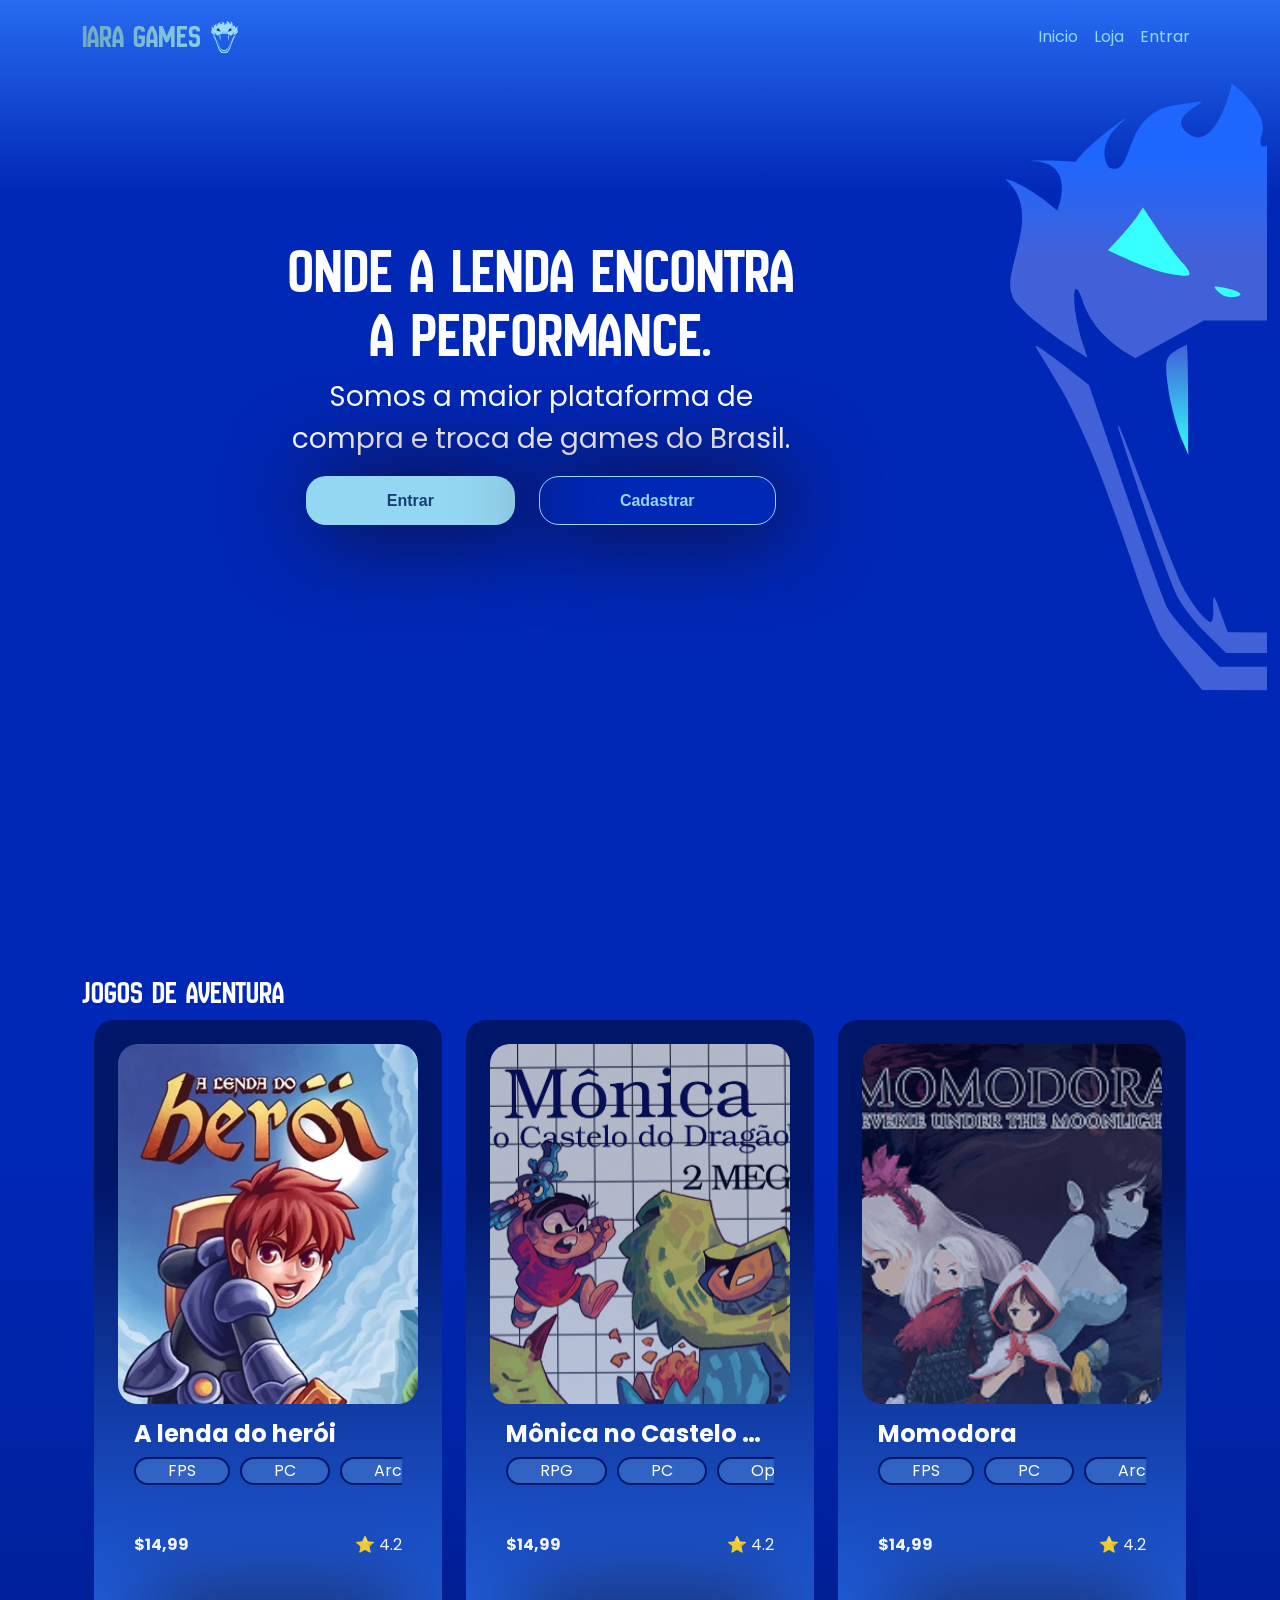
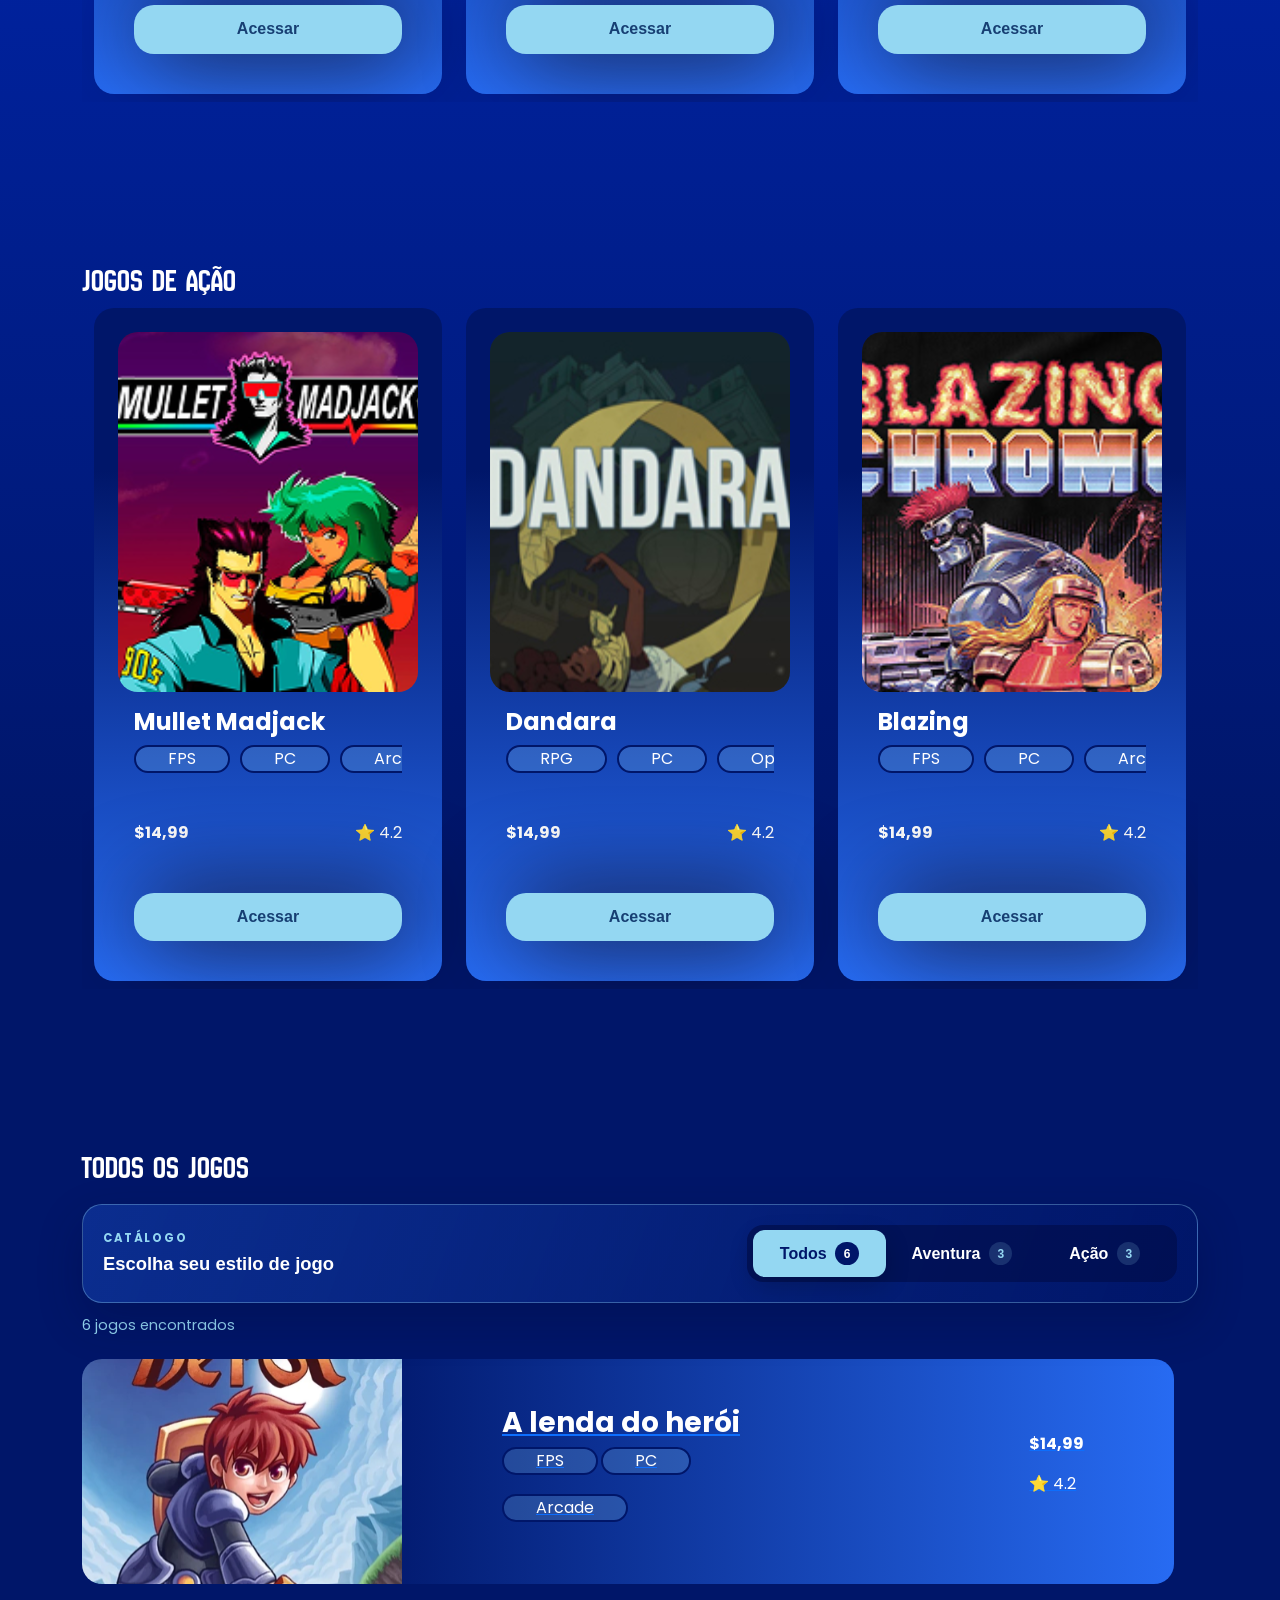
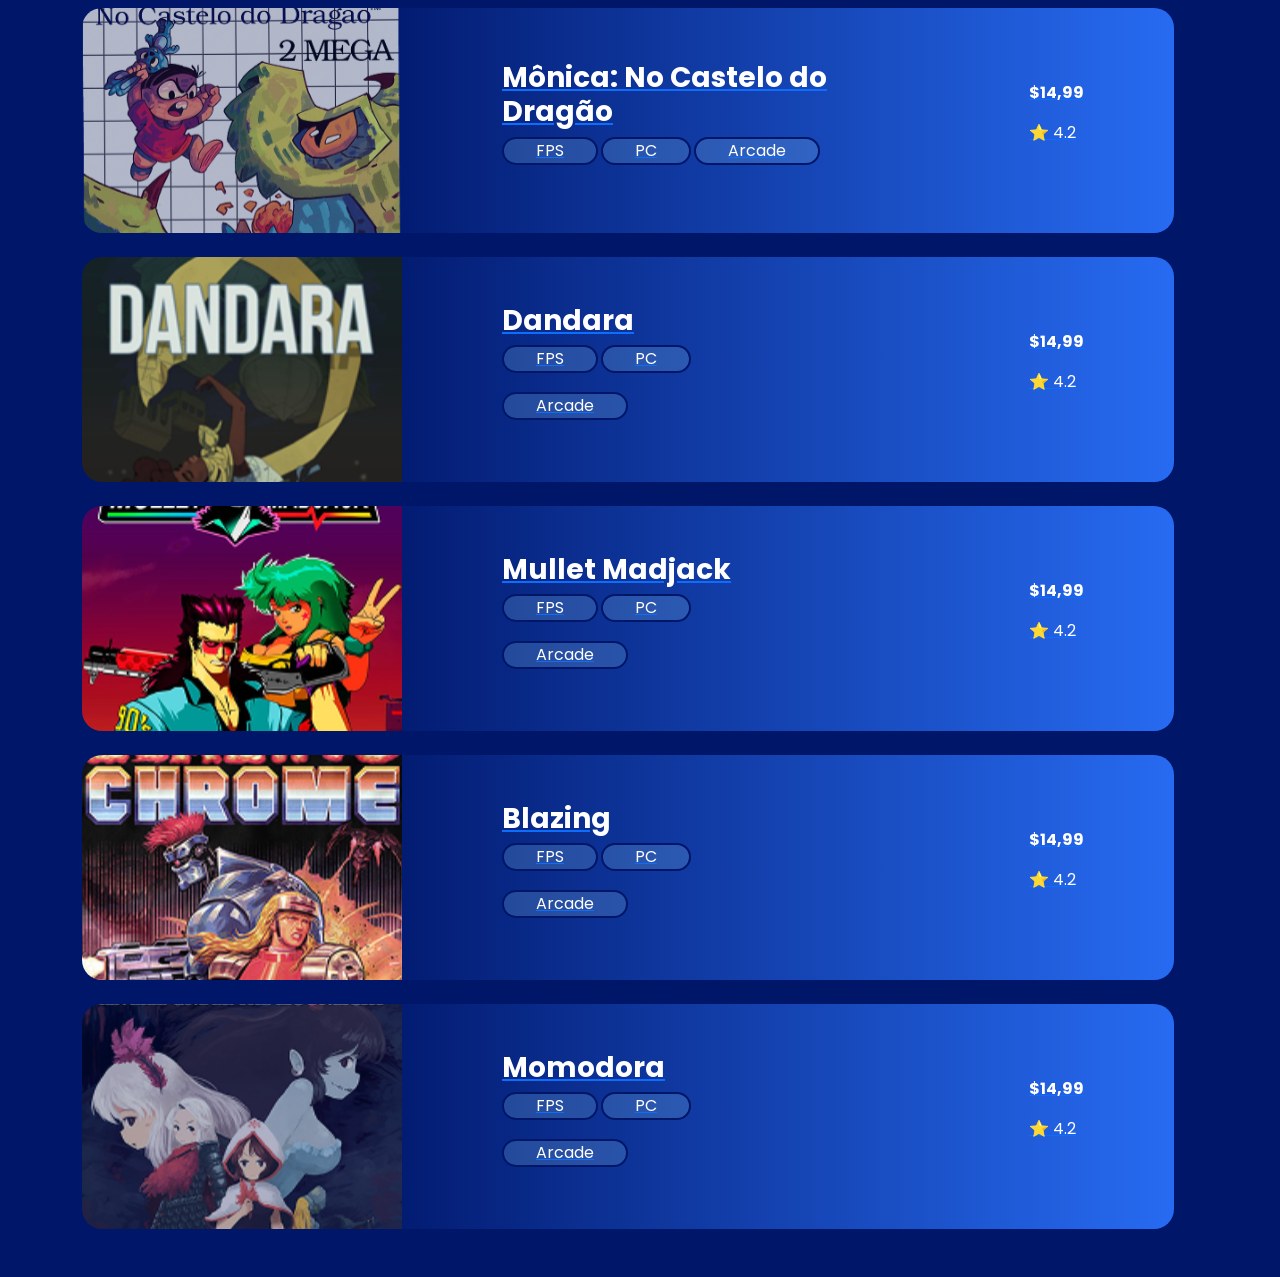
==== commit b4d796cc: "feat: adiciona favoritos, notificação e filtro de jogos" ====
--- a/index.html
+++ b/index.html
@@ -306,10 +306,36 @@
                 <h2 class="section-title">
                     Todos os jogos
                 </h2>
+
+                <div class="category-filter" aria-labelledby="category-filter-title">
+                    <div class="category-filter__intro">
+                        <span class="category-filter__eyebrow">CATÁLOGO</span>
+                        <p id="category-filter-title">Escolha seu estilo de jogo</p>
+                    </div>
+
+                    <div class="category-filter__options" role="group" aria-label="Filtrar jogos por categoria">
+                        <button type="button" class="category-filter__button is-active" data-category-filter="todos"
+                            aria-pressed="true">
+                            Todos <span>6</span>
+                        </button>
+                        <button type="button" class="category-filter__button" data-category-filter="aventura"
+                            aria-pressed="false">
+                            Aventura <span>3</span>
+                        </button>
+                        <button type="button" class="category-filter__button" data-category-filter="acao"
+                            aria-pressed="false">
+                            Ação <span>3</span>
+                        </button>
+                    </div>
+                </div>
+
+                <p class="category-filter__result" aria-live="polite" aria-atomic="true">6 jogos encontrados</p>
+
                 <!-- LISTA HORIZONTAL -->
                 <div class="row g-4 container-sm">
                     <!-- ITEM -->
-                    <a href="Assets/pages/gamespage/lenda-do-heroi.html" class="horizontal-game-card">
+                    <a href="Assets/pages/gamespage/lenda-do-heroi.html" class="horizontal-game-card"
+                        data-game-category="aventura">
                         <div class="container-image"><img src="Assets/images/games/lenda-do-heroi-cover.svg"
                                 alt="Capa do jogo A lenda do herói"></div>
                         <div class="horizontal-game-info">
@@ -330,7 +356,8 @@
                         </div>
                     </a>
 
-                    <a href="Assets/pages/gamespage/monica-game.html" class="horizontal-game-card">
+                    <a href="Assets/pages/gamespage/monica-game.html" class="horizontal-game-card"
+                        data-game-category="aventura">
                         <div class="container-image"><img src="Assets/images/games/monica-game-cover.svg"
                                 alt="Capa do jogo Mônica no Castelo do Dragão">
                         </div>
@@ -352,7 +379,8 @@
                         </div>
                     </a>
 
-                    <a href="Assets/pages/gamespage/dandara-game.html" class="horizontal-game-card">
+                    <a href="Assets/pages/gamespage/dandara-game.html" class="horizontal-game-card"
+                        data-game-category="acao">
                         <div class="container-image"><img src="Assets/images/games/dandara-game-cover.svg"
                                 alt="Capa do jogo dandara">
                         </div>
@@ -374,7 +402,8 @@
                         </div>
                     </a>
 
-                    <a href="Assets/pages/gamespage/mullet-madjack-game.html" class="horizontal-game-card">
+                    <a href="Assets/pages/gamespage/mullet-madjack-game.html" class="horizontal-game-card"
+                        data-game-category="acao">
                         <div class="container-image"><img src="Assets/images/games/mullet-madjack-game-cover.svg"
                                 alt="Capa do jogo Mullet Madjack">
                         </div>
@@ -396,7 +425,8 @@
                         </div>
                     </a>
 
-                    <a href="Assets/pages/gamespage/blazing-game.html" class="horizontal-game-card">
+                    <a href="Assets/pages/gamespage/blazing-game.html" class="horizontal-game-card"
+                        data-game-category="acao">
                         <div class="container-image"><img src="Assets/images/games/blazing-game-cover.svg"
                                 alt="Capa do jogo Blazing">
                         </div>
@@ -418,7 +448,8 @@
                         </div>
                     </a>
 
-                    <a href="Assets/pages/gamespage/momodora.html" class="horizontal-game-card">
+                    <a href="Assets/pages/gamespage/momodora.html" class="horizontal-game-card"
+                        data-game-category="aventura">
                         <div class="container-image"><img src="Assets/images/games/momodora-game-cover.svg"
                                 alt="Capa do jogo Momodora">
                         </div>
@@ -443,6 +474,8 @@
         </section>
     </main>
 
+    <script src="Assets/JS/filterGames.js"></script>
+
 </body>
 
-</html>+</html>
--- a/Assets/CSS/index-style.css
+++ b/Assets/CSS/index-style.css
@@ -139,6 +139,113 @@
     font-family: 'new amsterdam', sans-serif;
 }
 
+.category-filter {
+    position: relative;
+    display: flex;
+    align-items: center;
+    justify-content: space-between;
+    gap: 2rem;
+    margin-top: 1rem;
+    padding: 1.25rem;
+    overflow: hidden;
+    background: linear-gradient(110deg, rgba(39, 107, 242, 0.28), rgba(0, 22, 105, 0.82));
+    border: 1px solid rgba(148, 215, 242, 0.35);
+    border-radius: 20px;
+    box-shadow: 0 18px 45px rgba(0, 8, 48, 0.24);
+}
+
+.category-filter__intro {
+    position: relative;
+    z-index: 1;
+    min-width: max-content;
+}
+
+.category-filter__eyebrow {
+    display: block;
+    margin-bottom: 0.15rem;
+    color: var(--azul-claro);
+    font-size: 0.72rem;
+    font-weight: 700;
+    letter-spacing: 0.16em;
+}
+
+.category-filter__intro p {
+    margin: 0;
+    color: white;
+    font-size: 1.15rem;
+    font-weight: 600;
+}
+
+.category-filter__options {
+    position: relative;
+    z-index: 1;
+    display: grid;
+    grid-template-columns: repeat(3, minmax(110px, 1fr));
+    gap: 0.6rem;
+    width: min(100%, 430px);
+    padding: 0.35rem;
+    background-color: rgba(0, 12, 69, 0.58);
+    border-radius: 16px;
+}
+
+.category-filter__button {
+    display: flex;
+    align-items: center;
+    justify-content: center;
+    gap: 0.55rem;
+    min-height: 44px;
+    padding: 0.65rem 0.9rem;
+    border: 1px solid transparent;
+    border-radius: 12px;
+    background-color: transparent;
+    color: white;
+    font-weight: 600;
+    transition: background-color 0.2s ease, color 0.2s ease, transform 0.2s ease;
+}
+
+.category-filter__button span {
+    display: inline-grid;
+    place-items: center;
+    min-width: 1.45rem;
+    height: 1.45rem;
+    padding-inline: 0.3rem;
+    border-radius: 50%;
+    background-color: rgba(148, 215, 242, 0.16);
+    color: var(--azul-claro);
+    font-size: 0.75rem;
+}
+
+.category-filter__button:hover {
+    background-color: rgba(148, 215, 242, 0.1);
+}
+
+.category-filter__button:focus-visible {
+    outline: 3px solid white;
+    outline-offset: 2px;
+}
+
+.category-filter__button.is-active {
+    background-color: var(--azul-claro);
+    color: var(--background);
+    box-shadow: 0 8px 24px rgba(0, 0, 0, 0.2);
+}
+
+.category-filter__button.is-active span {
+    background-color: var(--background);
+    color: white;
+}
+
+.category-filter__result {
+    min-height: 1.5rem;
+    margin: 0.75rem 0 1.25rem;
+    color: var(--azul-claro);
+    font-size: 0.9rem;
+}
+
+.horizontal-game-card.is-hidden {
+    display: none;
+}
+
 .horizontal-game-card {
     display: flex;
     align-items: center;
@@ -221,4 +328,52 @@
     .hero-content {
         width: 50%;
     }
-}+
+    .category-filter {
+        align-items: flex-start;
+        flex-direction: column;
+        gap: 1rem;
+    }
+
+    .category-filter__options {
+        width: 100%;
+    }
+}
+
+@media (max-width: 575px) {
+    .category-filter {
+        padding: 1rem;
+    }
+
+    .category-filter__intro {
+        min-width: 0;
+    }
+
+    .category-filter__intro p {
+        font-size: 1rem;
+    }
+
+    .category-filter__options {
+        grid-template-columns: repeat(3, 1fr);
+        gap: 0.3rem;
+        padding: 0.25rem;
+    }
+
+    .category-filter__button {
+        gap: 0.3rem;
+        padding-inline: 0.45rem;
+        font-size: 0.8rem;
+    }
+
+    .category-filter__button span {
+        min-width: 1.25rem;
+        height: 1.25rem;
+        font-size: 0.68rem;
+    }
+}
+
+@media (prefers-reduced-motion: reduce) {
+    .category-filter__button {
+        transition: none;
+    }
+}
